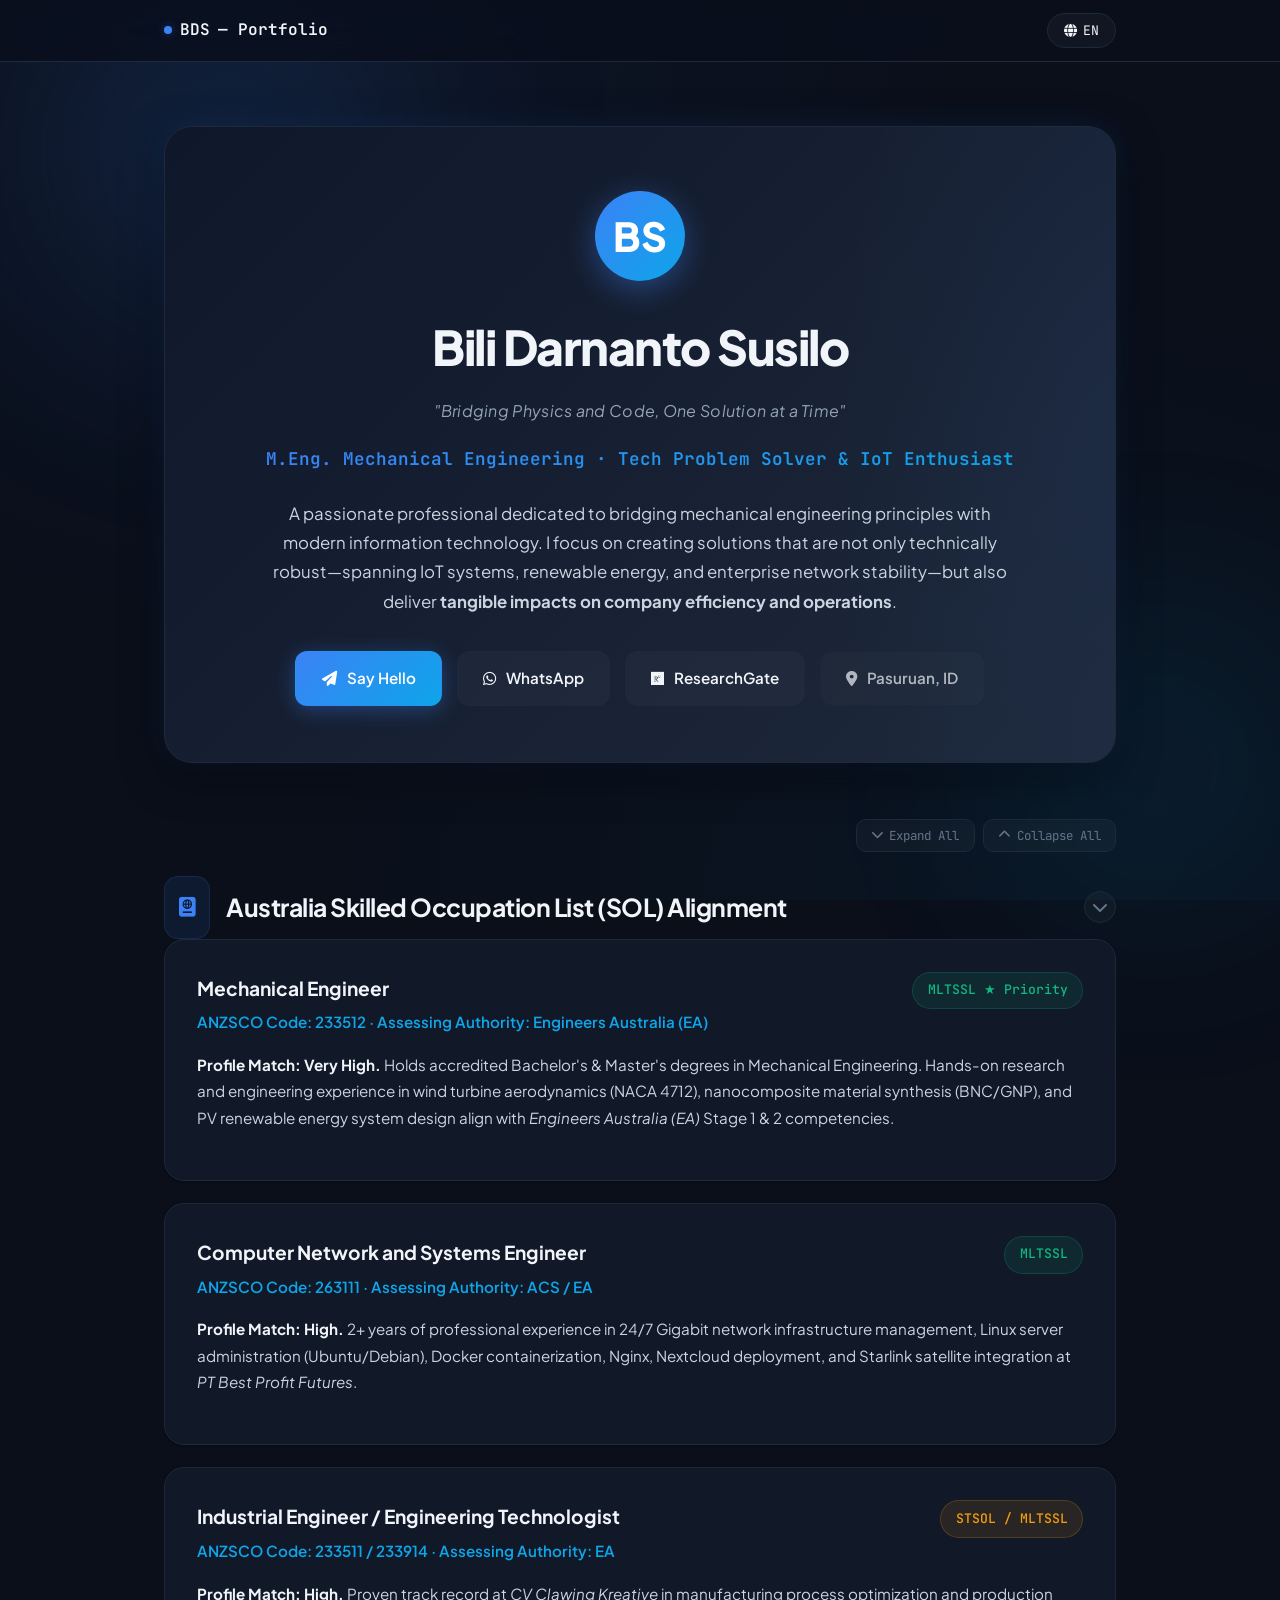
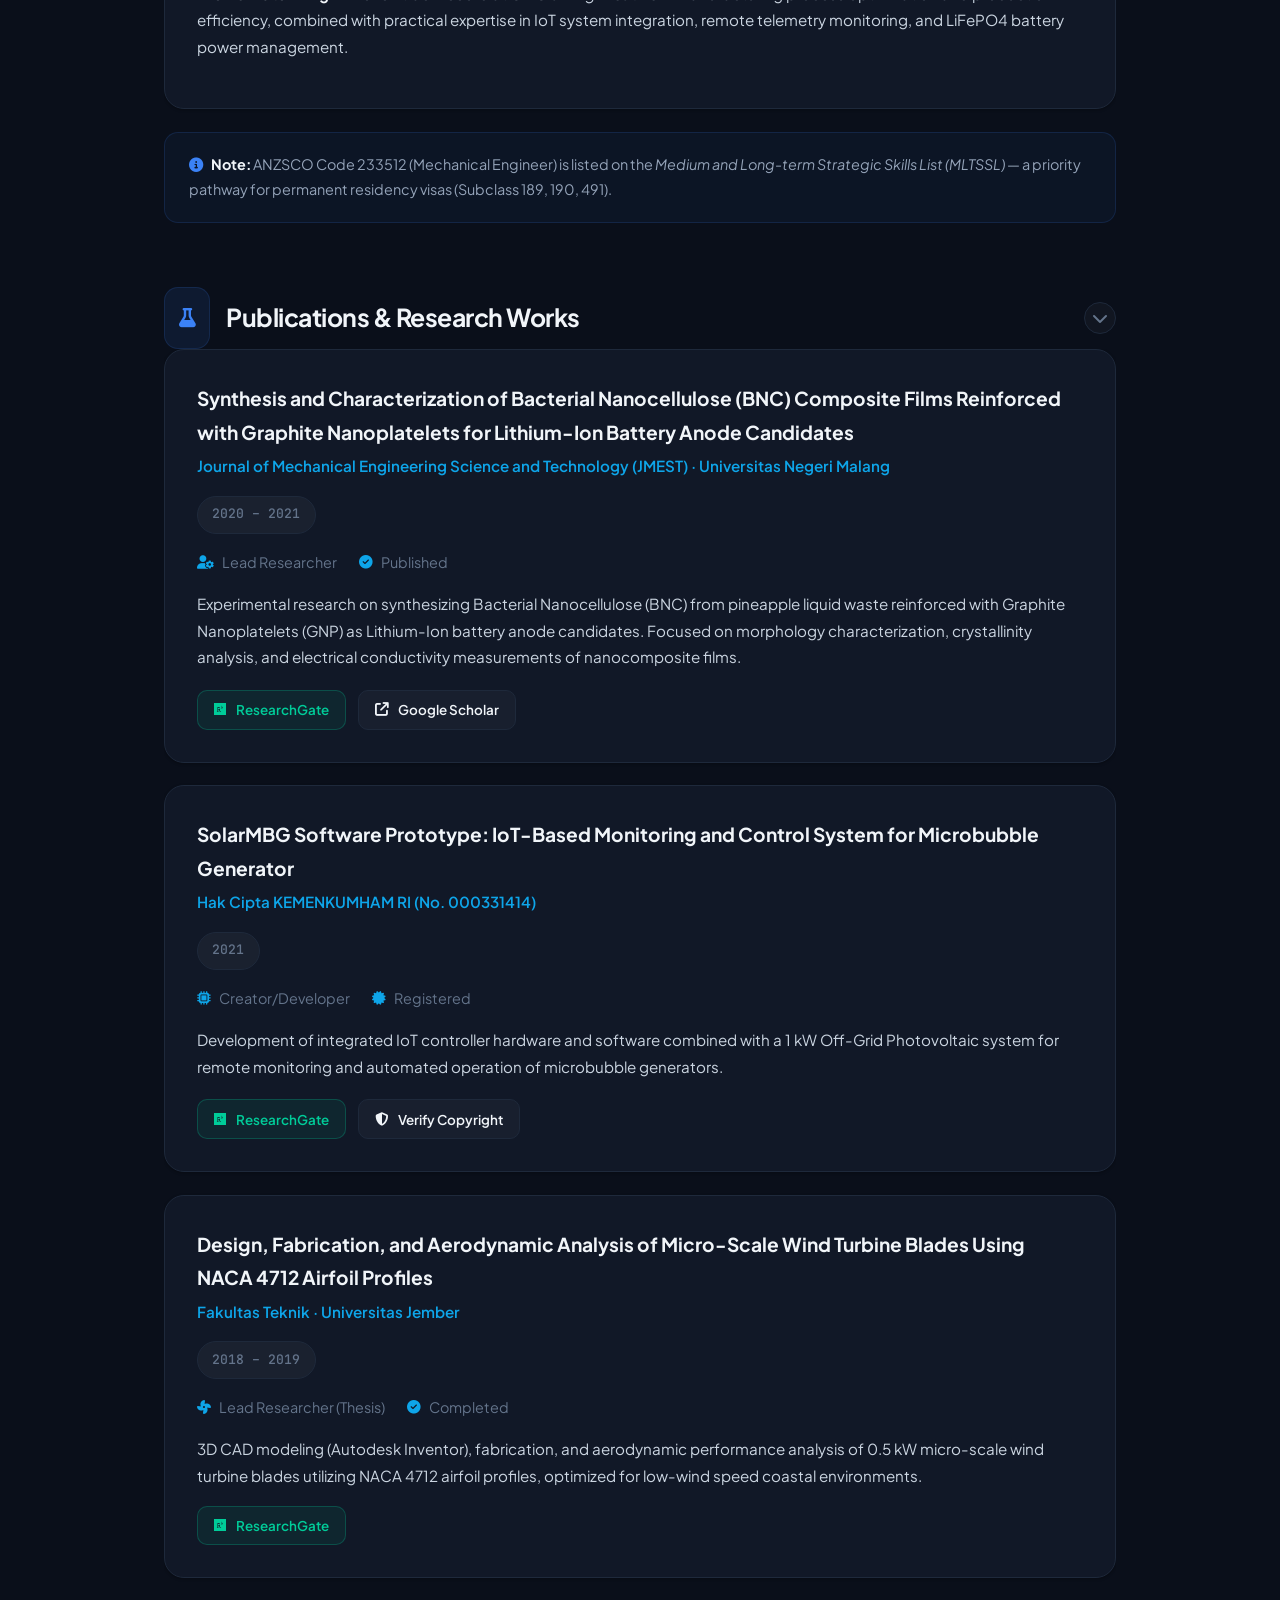
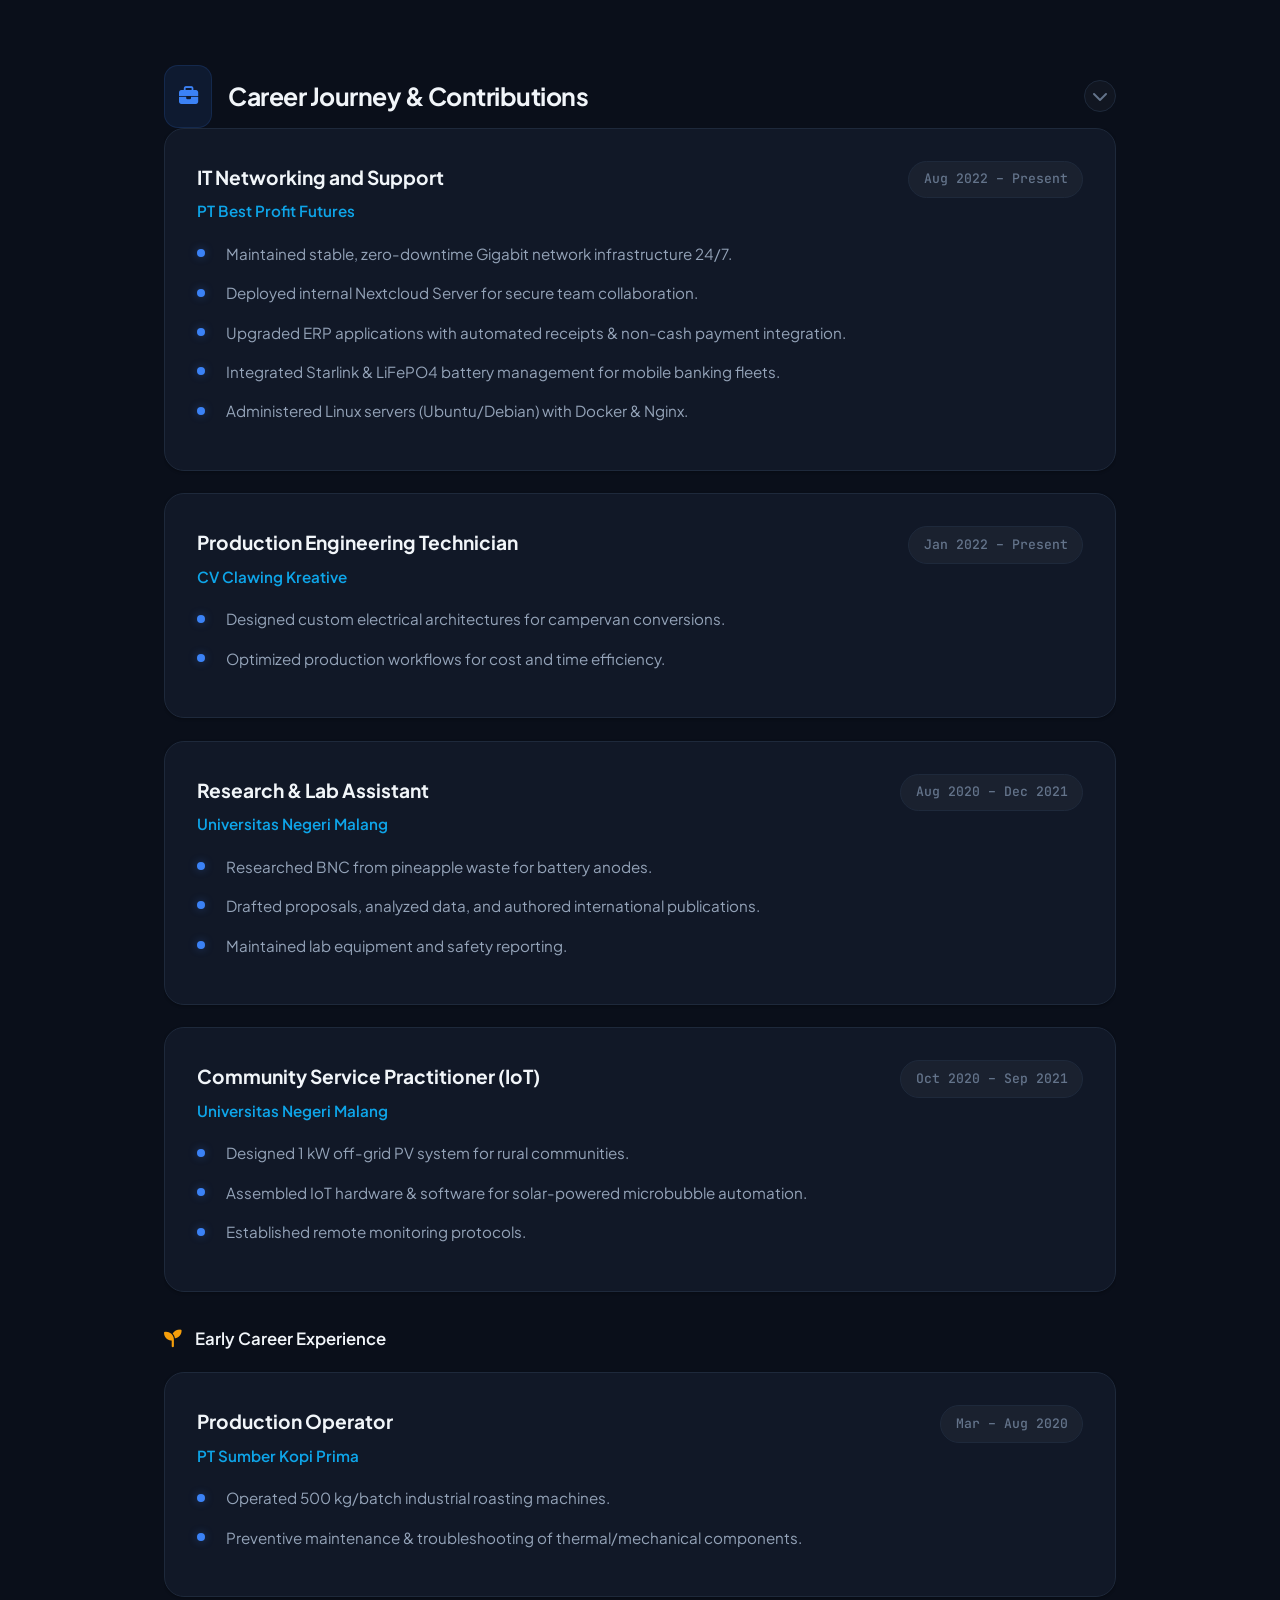
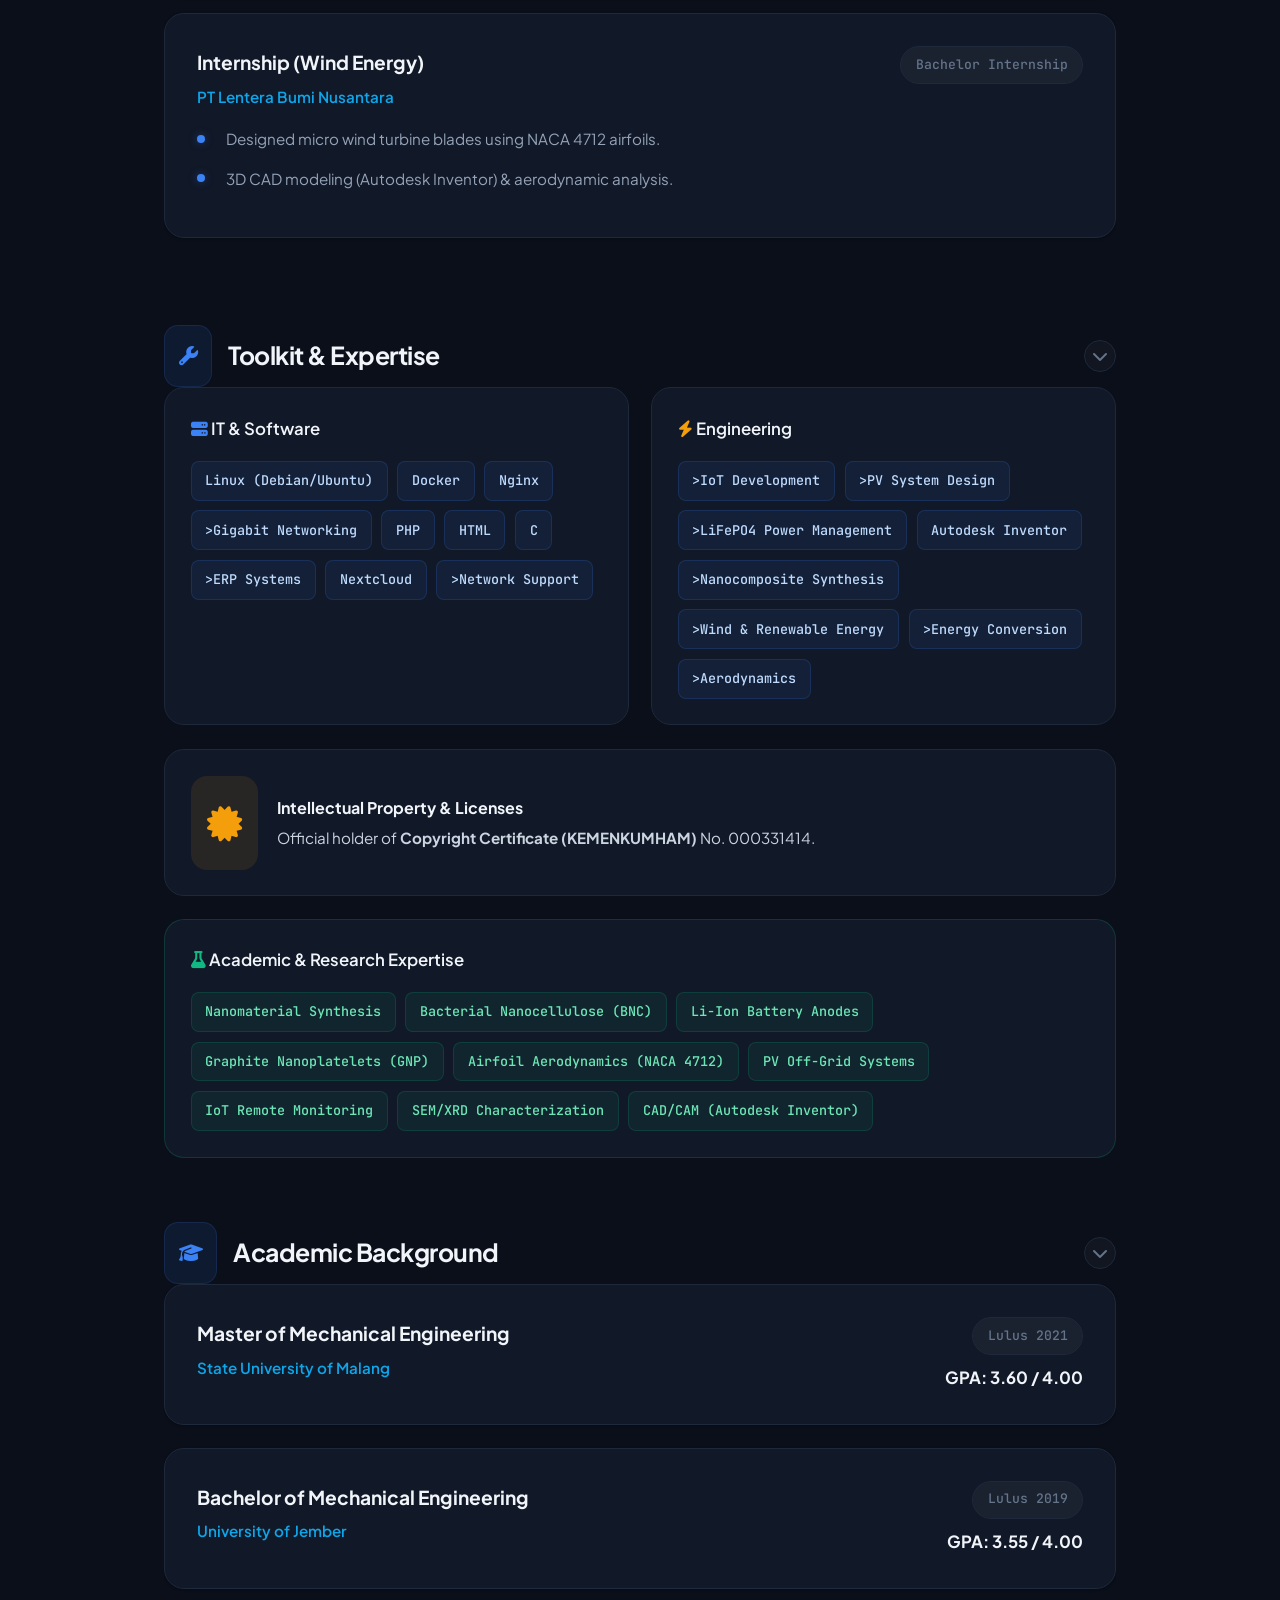
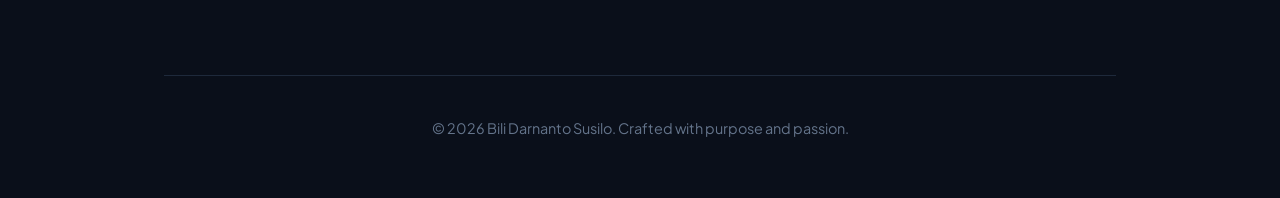
==== index.html @ 99f3aa4b "Fix: Correct HTML structure for bilingual tags (missing > character)" ====
<!DOCTYPE html>
<html lang="id">
<head>
    <meta charset="UTF-8">
    <meta name="viewport" content="width=device-width, initial-scale=1.0">
    <meta name="description" content="Portfolio Bili Darnanto Susilo - Menggabungkan rekayasa teknik mesin dengan solusi IT dan IoT modern.">
    <title>Bili Darnanto Susilo | Profile & Research</title>
    
    <!-- Favicon -->
    <link rel="icon" type="image/svg+xml" href="assets/img/favicon.svg">
    <link rel="apple-touch-icon" href="assets/img/favicon.svg">
    
    <!-- Open Graph / Social -->
    <meta property="og:title" content="Bili Darnanto Susilo | Portfolio & Research">
    <meta property="og:description" content="Magister Teknik Mesin • Problem Solver IT, IoT & Renewable Energy">
    <meta property="og:type" content="website">
    <meta property="og:url" content="https://bilidarnanto.github.io">
    
    <!-- Twitter Card -->
    <meta name="twitter:card" content="summary">
    <meta name="twitter:title" content="Bili Darnanto Susilo | Portfolio">
    <meta name="twitter:description" content="Magister Teknik Mesin • IT, IoT & Renewable Energy Problem Solver">
    
    <link rel="preconnect" href="https://fonts.googleapis.com">
    <link rel="preconnect" href="https://fonts.gstatic.com" crossorigin>
    <link href="https://fonts.googleapis.com/css2?family=JetBrains+Mono:wght@400;500;600&family=Plus+Jakarta+Sans:wght@300;400;500;600;700;800&display=swap" rel="stylesheet">
    <link rel="stylesheet" href="https://cdnjs.cloudflare.com/ajax/libs/font-awesome/6.4.0/css/all.min.css">
    <link rel="stylesheet" href="assets/css/style.css">
</head>
<body>

    <!-- Floating BG Glows -->
    <div class="bg-glow bg-glow-1"></div>
    <div class="bg-glow bg-glow-2"></div>

    <!-- TOP NAVIGATION -->
    <nav class="top-nav" id="topNav">
        <div class="nav-inner">
            <div class="nav-logo">
                <span class="dot"></span> BDS<span class="lang-id"> — Portfolio</span><span class="lang-en"> — Portfolio</span>
            </div>
            <div class="nav-actions">
                <button class="lang-btn" id="langToggle" title="Ganti Bahasa / Switch Language" aria-label="Toggle Language">
                    <i class="fa-solid fa-globe"></i> 
                    <span id="langLabel">ID</span>
                </button>
            </div>
        </div>
    </nav>

    <div class="app-container">

        <!-- HERO SECTION -->
        <header class="hero">
            <div class="hero-avatar">BS</div>
            <h1>Bili Darnanto Susilo</h1>
            <p class="motto" style="color: #94a3b8; font-style: italic; font-size: 1rem; margin-bottom: 1.2rem; letter-spacing: 0.3px; font-weight: 400; position: relative; z-index: 1;">"Bridging Physics and Code, One Solution at a Time"</p>
            <span class="title-badge lang-id">Magister Teknik Mesin (M.T.) · Problem Solver IT, IoT & Renewable Energy</span>
            <span class="title-badge lang-en">M.Eng. Mechanical Engineering · Tech Problem Solver & IoT Enthusiast</span>
            <p class="summary lang-id">
                Seorang profesional yang antusias memadukan inovasi teknik mesin dengan teknologi informasi modern. Saya berdedikasi untuk menciptakan solusi yang tidak hanya canggih secara teknis—seperti sistem IoT, energi terbarukan, dan stabilitas jaringan server—tetapi juga memberikan <strong>dampak nyata bagi kelancaran dan efisiensi operasional perusahaan</strong>.
            </p>
            <p class="summary lang-en">
                A passionate professional dedicated to bridging mechanical engineering principles with modern information technology. I focus on creating solutions that are not only technically robust—spanning IoT systems, renewable energy, and enterprise network stability—but also deliver <strong>tangible impacts on company efficiency and operations</strong>.
            </p>
            <div class="contact-actions">
                <a href="mailto:bilidarnanto@hotmail.com" class="btn btn-primary">
                    <i class="fa-solid fa-paper-plane"></i> 
                    <span class="lang-id">Sapa via Email</span><span class="lang-en">Say Hello</span>
                </a>
                <a href="https://wa.me/6285334398681" target="_blank" rel="noopener" class="btn btn-outline">
                    <i class="fa-brands fa-whatsapp"></i> WhatsApp
                </a>
                <a href="https://www.researchgate.net/profile/Bili-Susilo" target="_blank" rel="noopener" class="btn btn-outline">
                    <i class="fa-brands fa-researchgate"></i> ResearchGate
                </a>
                <a href="#" class="btn btn-outline" style="pointer-events: none; opacity: 0.7;">
                    <i class="fa-solid fa-location-dot"></i> Pasuruan, ID
                </a>
            </div>
        </header>

        <!-- SECTION 1: KUALIFIKASI SOL AUSTRALIA -->
        <div class="section-wrapper">
            <section>
                <div class="section-header">
                    <div class="icon-wrap"><i class="fa-solid fa-passport"></i></div>
                    <h2 class="lang-id">Kesesuaian Skilled Occupation List (SOL) Australia</h2>
                    <h2 class="lang-en">Australia Skilled Occupation List (SOL) Alignment</h2>
                </div>
                <div class="section-content">
                    <div class="card">
                        <div class="card-header">
                            <div>
                                <h3 class="role-title">Mechanical Engineer</h3>
                                <span class="company">ANZSCO Code: 233512 · Assessing Authority: Engineers Australia (EA)</span>
                            </div>
                            <span class="date-badge" style="background: rgba(16, 185, 129, 0.1); color: #10b981; border-color: rgba(16, 185, 129, 0.2);">MLTSSL ★ Priority</span>
                        </div>
                        <p style="font-size: 0.95rem; margin-bottom: 1rem; color: #cbd5e1;" class="lang-id">
                            <strong style="color: #f1f5f9;">Kesesuaian Profil: Sangat Tinggi.</strong> Memiliki gelar S1 & S2 Teknik Mesin. Pengalaman dalam analisis aerodinamika (turbin angin NACA 4712), sintesis material nanokomposit (BNC/GNP), serta perancangan sistem PLTS dan energi terbarukan memenuhi kriteria kompetensi <em>Engineers Australia (EA)</em>.
                        </p>
                        <p style="font-size: 0.95rem; margin-bottom: 1rem; color: #cbd5e1;" class="lang-en">
                            <strong style="color: #f1f5f9;">Profile Match: Very High.</strong> Holds accredited Bachelor's & Master's degrees in Mechanical Engineering. Hands-on research and engineering experience in wind turbine aerodynamics (NACA 4712), nanocomposite material synthesis (BNC/GNP), and PV renewable energy system design align with <em>Engineers Australia (EA)</em> Stage 1 & 2 competencies.
                        </p>
                    </div>
                    <div class="card">
                        <div class="card-header">
                            <div>
                                <h3 class="role-title">Computer Network and Systems Engineer</h3>
                                <span class="company">ANZSCO Code: 263111 · Assessing Authority: ACS / EA</span>
                            </div>
                            <span class="date-badge" style="background: rgba(16, 185, 129, 0.1); color: #10b981; border-color: rgba(16, 185, 129, 0.2);">MLTSSL</span>
                        </div>
                        <p style="font-size: 0.95rem; margin-bottom: 1rem; color: #cbd5e1;" class="lang-id">
                            <strong style="color: #f1f5f9;">Kesesuaian Profil: Tinggi.</strong> Pengalaman profesional 2+ tahun mengelola infrastruktur jaringan Gigabit 24/7, administrasi server Linux (Ubuntu/Debian), containerization dengan Docker, web server Nginx, Nextcloud, serta integrasi komunikasi satelit Starlink di <em>PT Best Profit Futures</em>.
                        </p>
                        <p style="font-size: 0.95rem; margin-bottom: 1rem; color: #cbd5e1;" class="lang-en">
                            <strong style="color: #f1f5f9;">Profile Match: High.</strong> 2+ years of professional experience in 24/7 Gigabit network infrastructure management, Linux server administration (Ubuntu/Debian), Docker containerization, Nginx, Nextcloud deployment, and Starlink satellite integration at <em>PT Best Profit Futures</em>.
                        </p>
                    </div>
                    <div class="card">
                        <div class="card-header">
                            <div>
                                <h3 class="role-title lang-id">Insinyur Industri / Teknolog Rekayasa</h3>
                                <h3 class="role-title lang-en">Industrial Engineer / Engineering Technologist</h3>
                                <span class="company">ANZSCO Code: 233511 / 233914 · Assessing Authority: EA</span>
                            </div>
                            <span class="date-badge" style="background: rgba(245, 158, 11, 0.1); color: #f59e0b; border-color: rgba(245, 158, 11, 0.2);">STSOL / MLTSSL</span>
                        </div>
                        <p style="font-size: 0.95rem; margin-bottom: 1rem; color: #cbd5e1;" class="lang-id">
                            <strong style="color: #f1f5f9;">Kesesuaian Profil: Tinggi.</strong> Rekam jejak di <em>CV Clawing Kreative</em> dalam optimasi proses manufaktur dan efisiensi rantai produksi, dipadukan dengan keahlian integrasi sistem IoT, telemetri <em>remote monitoring</em>, dan manajemen daya baterai LiFePO4.
                        </p>
                        <p style="font-size: 0.95rem; margin-bottom: 1rem; color: #cbd5e1;" class="lang-en">
                            <strong style="color: #f1f5f9;">Profile Match: High.</strong> Proven track record at <em>CV Clawing Kreative</em> in manufacturing process optimization and production efficiency, combined with practical expertise in IoT system integration, remote telemetry monitoring, and LiFePO4 battery power management.
                        </p>
                    </div>
                    <div style="background: rgba(59, 130, 246, 0.05); border: 1px solid rgba(59, 130, 246, 0.15); border-radius: 14px; padding: 1.2rem 1.5rem; margin-top: 0.5rem;">
                        <p style="font-size: 0.9rem; color: #94a3b8; margin: 0;" class="lang-id">
                            <i class="fa-solid fa-circle-info" style="color: var(--accent-primary); margin-right: 0.4rem;"></i>
                            <strong style="color: #f1f5f9;">Catatan:</strong> Kode ANZSCO 233512 (Mechanical Engineer) masuk dalam daftar <em>Medium and Long-term Strategic Skills List (MLTSSL)</em> — jalur prioritas untuk visa permanen (Subclass 189, 190, 491).
                        </p>
                        <p style="font-size: 0.9rem; color: #94a3b8; margin: 0;" class="lang-en">
                            <i class="fa-solid fa-circle-info" style="color: var(--accent-primary); margin-right: 0.4rem;"></i>
                            <strong style="color: #f1f5f9;">Note:</strong> ANZSCO Code 233512 (Mechanical Engineer) is listed on the <em>Medium and Long-term Strategic Skills List (MLTSSL)</em> — a priority pathway for permanent residency visas (Subclass 189, 190, 491).
                        </p>
                    </div>
                </div>
            </section>
        </div>

        <!-- SECTION 2: PUBLIKASI & RISET -->
        <div class="section-wrapper">
            <section>
                <div class="section-header">
                    <div class="icon-wrap"><i class="fa-solid fa-flask"></i></div>
                    <h2 class="lang-id">Publikasi & Riset Ilmiah</h2>
                    <h2 class="lang-en">Publications & Research Works</h2>
                </div>
                <div class="section-content">
                    <div class="card">
                        <div class="card-header">
                            <div>
                                <h3 class="role-title lang-id">Synthesis and Characterization of Bacterial Nanocellulose (BNC) Composite Films Reinforced with Graphite Nanoplatelets for Lithium-Ion Battery Anode Candidates</h3>
                                <h3 class="role-title lang-en">Synthesis and Characterization of Bacterial Nanocellulose (BNC) Composite Films Reinforced with Graphite Nanoplatelets for Lithium-Ion Battery Anode Candidates</h3>
                                <span class="company">Journal of Mechanical Engineering Science and Technology (JMEST) · Universitas Negeri Malang</span>
                            </div>
                            <span class="date-badge">2020 – 2021</span>
                        </div>
                        <div class="research-meta">
                            <span><i class="fa-solid fa-user-gear"></i> <span class="lang-id">Peneliti Utama</span><span class="lang-en">Lead Researcher</span></span>
                            <span style="color: #10b981;"><i class="fa-solid fa-circle-check"></i> <span class="lang-id">Terbit</span><span class="lang-en">Published</span></span>
                        </div>
                        <p style="font-size: 0.95rem; margin-bottom: 1.2rem; color: #cbd5e1;" class="lang-id">
                            Penelitian eksperimental sintesis <em>Bacterial Nanocellulose</em> (BNC) dari limbah cair nanas yang diperkuat dengan <em>Graphite Nanoplatelets</em> (GNP) sebagai kandidat anoda baterai Lithium-Ion. Fokus pada karakterisasi morfologi, kristalinitas, dan konduktivitas listrik material nanokomposit.
                        </p>
                        <p style="font-size: 0.95rem; margin-bottom: 1.2rem; color: #cbd5e1;" class="lang-en">
                            Experimental research on synthesizing Bacterial Nanocellulose (BNC) from pineapple liquid waste reinforced with Graphite Nanoplatelets (GNP) as Lithium-Ion battery anode candidates. Focused on morphology characterization, crystallinity analysis, and electrical conductivity measurements of nanocomposite films.
                        </p>
                        <div class="research-actions">
                            <a href="https://www.researchgate.net/profile/Bili-Susilo/research" target="_blank" rel="noopener" class="btn btn-outline btn-sm btn-rg">
                                <i class="fa-brands fa-researchgate"></i>
                                <span class="lang-id">ResearchGate</span><span class="lang-en">ResearchGate</span>
                            </a>
                            <a href="https://scholar.google.com" target="_blank" rel="noopener" class="btn btn-outline btn-sm">
                                <i class="fa-solid fa-arrow-up-right-from-square"></i>
                                <span class="lang-id">Google Scholar</span><span class="lang-en">Google Scholar</span>
                            </a>
                        </div>
                    </div>
                    <div class="card">
                        <div class="card-header">
                            <div>
                                <h3 class="role-title lang-id">Prototype Perangkat Lunak SolarMBG Sebagai Pemantau dan Pengendali Mesin Microbubble Generator Berbasis IoT</h3>
                                <h3 class="role-title lang-en">SolarMBG Software Prototype: IoT-Based Monitoring and Control System for Microbubble Generator</h3>
                                <span class="company">Hak Cipta KEMENKUMHAM RI (No. 000331414)</span>
                            </div>
                            <span class="date-badge">2021</span>
                        </div>
                        <div class="research-meta">
                            <span><i class="fa-solid fa-microchip"></i> <span class="lang-id">Pengembang/Pencipta</span><span class="lang-en">Creator/Developer</span></span>
                            <span style="color: #f59e0b;"><i class="fa-solid fa-certificate"></i> <span class="lang-id">Tercatat</span><span class="lang-en">Registered</span></span>
                        </div>
                        <p style="font-size: 0.95rem; margin-bottom: 1.2rem; color: #cbd5e1;" class="lang-id">
                            Pengembangan perangkat keras dan lunak kontroler IoT terintegrasi dengan PLTS Off-Grid 1 kW untuk pengoperasian dan pemantauan jarak jauh mesin <em>microbubble generator</em> secara otomatis.
                        </p>
                        <p style="font-size: 0.95rem; margin-bottom: 1.2rem; color: #cbd5e1;" class="lang-en">
                            Development of integrated IoT controller hardware and software combined with a 1 kW Off-Grid Photovoltaic system for remote monitoring and automated operation of microbubble generators.
                        </p>
                        <div class="research-actions">
                            <a href="https://www.researchgate.net/profile/Bili-Susilo/research" target="_blank" rel="noopener" class="btn btn-outline btn-sm btn-rg">
                                <i class="fa-brands fa-researchgate"></i>
                                <span class="lang-id">ResearchGate</span><span class="lang-en">ResearchGate</span>
                            </a>
                            <a href="https://e-hakcipta.dgip.go.id/index.php?c=code" target="_blank" rel="noopener" class="btn btn-outline btn-sm">
                                <i class="fa-solid fa-shield-halved"></i>
                                <span class="lang-id">Verifikasi Hak Cipta</span><span class="lang-en">Verify Copyright</span>
                            </a>
                        </div>
                    </div>
                    <div class="card">
                        <div class="card-header">
                            <div>
                                <h3 class="role-title lang-id">Design, Fabrication, and Aerodynamic Analysis of Micro-Scale Wind Turbine Blades Using NACA 4712 Airfoil Profiles</h3>
                                <h3 class="role-title lang-en">Design, Fabrication, and Aerodynamic Analysis of Micro-Scale Wind Turbine Blades Using NACA 4712 Airfoil Profiles</h3>
                                <span class="company">Fakultas Teknik · Universitas Jember</span>
                            </div>
                            <span class="date-badge">2018 – 2019</span>
                        </div>
                        <div class="research-meta">
                            <span><i class="fa-solid fa-fan"></i> <span class="lang-id">Peneliti Utama (Skripsi)</span><span class="lang-en">Lead Researcher (Thesis)</span></span>
                            <span style="color: #10b981;"><i class="fa-solid fa-circle-check"></i> <span class="lang-id">Selesai</span><span class="lang-en">Completed</span></span>
                        </div>
                        <p style="font-size: 0.95rem; margin-bottom: 1rem; color: #cbd5e1;" class="lang-id">
                            Perancangan 3D CAD (Autodesk Inventor), fabrikasi, dan analisis performa aerodinamika bilah turbin angin skala mikro (0.5 kW) menggunakan profil airfoil NACA 4712 yang dioptimalkan untuk kondisi kecepatan angin rendah di daerah pesisir.
                        </p>
                        <p style="font-size: 0.95rem; margin-bottom: 1rem; color: #cbd5e1;" class="lang-en">
                            3D CAD modeling (Autodesk Inventor), fabrication, and aerodynamic performance analysis of 0.5 kW micro-scale wind turbine blades utilizing NACA 4712 airfoil profiles, optimized for low-wind speed coastal environments.</p>
                        <div class="research-actions">
                            <a href="https://www.researchgate.net/profile/Bili-Susilo/research" target="_blank" rel="noopener" class="btn btn-outline btn-sm btn-rg">
                                <i class="fa-brands fa-researchgate"></i>
                                <span class="lang-id">ResearchGate</span><span class="lang-en">ResearchGate</span>
                            </a>
                        </div>
                        </p>
                    </div>
                </div>
            </section>
        </div>

        <!-- SECTION 3: PENGALAMAN PROFESIONAL -->
        <div class="section-wrapper">
            <section>
                <div class="section-header">
                    <div class="icon-wrap"><i class="fa-solid fa-briefcase"></i></div>
                    <h2 class="lang-id">Perjalanan Karier & Kontribusi</h2>
                    <h2 class="lang-en">Career Journey & Contributions</h2>
                </div>
                <div class="section-content">
                    <div class="card">
                        <div class="card-header">
                            <div>
                                <h3 class="role-title">IT Networking and Support</h3>
                                <span class="company">PT Best Profit Futures</span>
                            </div>
                            <span class="date-badge"><span class="lang-id">Ags 2022 – Saat Ini</span><span class="lang-en">Aug 2022 – Present</span></span>
                        </div>
                        <ul class="task-list lang-id">
                            <li>Menjaga infrastruktur jaringan Gigabit 24/7 tanpa <em>downtime</em>.</li>
                            <li>Membangun dan mengelola Server Nextcloud internal untuk kolaborasi tim yang aman.</li>
                            <li>Mengembangkan dan meng-<em>upgrade</em> aplikasi ERP (cetak struk otomatis, integrasi pembayaran non-tunai).</li>
                            <li>Mengintegrasikan Starlink & manajemen baterai LiFePO4 untuk armada bank keliling.</li>
                            <li>Mengelola server Linux (Ubuntu/Debian) dengan Docker & Nginx.</li>
                        </ul>
                        <ul class="task-list lang-en">
                            <li>Maintained stable, zero-downtime Gigabit network infrastructure 24/7.</li>
                            <li>Deployed internal Nextcloud Server for secure team collaboration.</li>
                            <li>Upgraded ERP applications with automated receipts & non-cash payment integration.</li>
                            <li>Integrated Starlink & LiFePO4 battery management for mobile banking fleets.</li>
                            <li>Administered Linux servers (Ubuntu/Debian) with Docker & Nginx.</li>
                        </ul>
                    </div>
                    <div class="card">
                        <div class="card-header">
                            <div>
                                <h3 class="role-title">Production Engineering Technician</h3>
                                <span class="company">CV Clawing Kreative</span>
                            </div>
                            <span class="date-badge"><span class="lang-id">Jan 2022 – Saat Ini</span><span class="lang-en">Jan 2022 – Present</span></span>
                        </div>
                        <ul class="task-list lang-id">
                            <li>Merancang arsitektur kelistrikan khusus untuk konversi kendaraan <em>campervan</em>.</li>
                            <li>Mengoptimalkan alur produksi untuk efisiensi biaya dan waktu.</li>
                        </ul>
                        <ul class="task-list lang-en">
                            <li>Designed custom electrical architectures for campervan conversions.</li>
                            <li>Optimized production workflows for cost and time efficiency.</li>
                        </ul>
                    </div>
                    <div class="card">
                        <div class="card-header">
                            <div>
                                <h3 class="role-title lang-id">Asisten Peneliti & Laboratorium</h3>
                                <h3 class="role-title lang-en">Research & Lab Assistant</h3>
                                <span class="company">Universitas Negeri Malang</span>
                            </div>
                            <span class="date-badge"><span class="lang-id">Ags 2020 – Des 2021</span><span class="lang-en">Aug 2020 – Dec 2021</span></span>
                        </div>
                        <ul class="task-list lang-id">
                            <li>Riset Nanoselulosa Bakteri (BNC) dari limbah nanas untuk anoda baterai.</li>
                            <li>Menyusun proposal riset, analisis data, dan artikel publikasi internasional.</li>
                            <li>Perawatan peralatan dan pelaporan K3 Lab Material Lanjut.</li>
                        </ul>
                        <ul class="task-list lang-en">
                            <li>Researched BNC from pineapple waste for battery anodes.</li>
                            <li>Drafted proposals, analyzed data, and authored international publications.</li>
                            <li>Maintained lab equipment and safety reporting.</li>
                        </ul>
                    </div>
                    <div class="card">
                        <div class="card-header">
                            <div>
                                <h3 class="role-title lang-id">Praktisi Pengabdian Masyarakat (IoT)</h3>
                                <h3 class="role-title lang-en">Community Service Practitioner (IoT)</h3>
                                <span class="company">Universitas Negeri Malang</span>
                            </div>
                            <span class="date-badge"><span class="lang-id">Okt 2020 – Sep 2021</span><span class="lang-en">Oct 2020 – Sep 2021</span></span>
                        </div>
                        <ul class="task-list lang-id">
                            <li>Merancang sistem PLTS <em>off-grid</em> 1 kW untuk masyarakat rural.</li>
                            <li>Merakit hardware & software IoT untuk automasi <em>microbubble generator</em> bertenaga surya.</li>
                            <li>Menyusun protokol pemantauan jarak jauh.</li>
                        </ul>
                        <ul class="task-list lang-en">
                            <li>Designed 1 kW off-grid PV system for rural communities.</li>
                            <li>Assembled IoT hardware & software for solar-powered microbubble automation.</li>
                            <li>Established remote monitoring protocols.</li>
                        </ul>
                    </div>
                    <div class="subsection-header">
                        <i class="fa-solid fa-seedling"></i>
                        <h3 class="lang-id">Pengalaman Awal Karier</h3>
                        <h3 class="lang-en">Early Career Experience</h3>
                    </div>
                    <div class="card" style="margin-bottom: 1rem;">
                        <div class="card-header">
                            <div>
                                <h3 class="role-title">Production Operator</h3>
                                <span class="company">PT Sumber Kopi Prima</span>
                            </div>
                            <span class="date-badge"><span class="lang-id">Mar – Ags 2020</span><span class="lang-en">Mar – Aug 2020</span></span>
                        </div>
                        <ul class="task-list lang-id">
                            <li>Mengoperasikan mesin roasting 500 kg/batch dengan standar kualitas ketat.</li>
                            <li>Perawatan preventif & <em>troubleshooting</em> komponen termal/mekanik.</li>
                        </ul>
                        <ul class="task-list lang-en">
                            <li>Operated 500 kg/batch industrial roasting machines.</li>
                            <li>Preventive maintenance & troubleshooting of thermal/mechanical components.</li>
                        </ul>
                    </div>
                    <div class="card">
                        <div class="card-header">
                            <div>
                                <h3 class="role-title">Internship (Wind Energy)</h3>
                                <span class="company">PT Lentera Bumi Nusantara</span>
                            </div>
                            <span class="date-badge"><span class="lang-id">Magang S1</span><span class="lang-en">Bachelor Internship</span></span>
                        </div>
                        <ul class="task-list lang-id">
                            <li>Mendesain bilah turbin angin mikro dengan airfoil NACA 4712.</li>
                            <li>Pemodelan CAD 3D (Autodesk Inventor) & analisis aerodinamika.</li>
                        </ul>
                        <ul class="task-list lang-en">
                            <li>Designed micro wind turbine blades using NACA 4712 airfoils.</li>
                            <li>3D CAD modeling (Autodesk Inventor) & aerodynamic analysis.</li>
                        </ul>
                    </div>
                </div>
            </section>
        </div>

        <!-- SECTION 4: KEAHLIAN TEKNIS -->
        <div class="section-wrapper">
            <section>
                <div class="section-header">
                    <div class="icon-wrap"><i class="fa-solid fa-wrench"></i></div>
                    <h2 class="lang-id">Alat Kerja & Keahlian</h2>
                    <h2 class="lang-en">Toolkit & Expertise</h2>
                </div>
                <div class="section-content">
                    <div class="skills-grid">
                        <div class="skill-group">
                            <h3><i class="fa-solid fa-server" style="color: var(--accent-primary);"></i> IT & Software</h3>
                            <div class="skill-tags">
                                <span class="tag">Linux (Debian/Ubuntu)</span><span class="tag">Docker</span><span class="tag">Nginx</span>
                                <span class="lang-id tag">>Jaringan Gigabit</span><span class="lang-en tag">>Gigabit Networking</span><span class="tag">PHP</span><span class="tag">HTML</span>
                                <span class="tag">C</span><span class="lang-id tag">>Sistem ERP</span><span class="lang-en tag">>ERP Systems</span><span class="tag">Nextcloud</span>
                                <span class="lang-id tag">>Dukungan Jaringan</span><span class="lang-en tag">>Network Support</span>
                            </div>
                        </div>
                        <div class="skill-group">
                            <h3><i class="fa-solid fa-bolt" style="color: var(--accent-amber);"></i> Engineering</h3>
                            <div class="skill-tags">
                                <span class="lang-id tag">>Pengembangan IoT</span><span class="lang-en tag">>IoT Development</span><span class="lang-id tag">>Desain Sistem PLTS</span><span class="lang-en tag">>PV System Design</span>
                                <span class="lang-id tag">>Manajemen Daya LiFePO4</span><span class="lang-en tag">>LiFePO4 Power Management</span><span class="tag">Autodesk Inventor</span>
                                <span class="lang-id tag">>Sintesis Nanokomposit</span><span class="lang-en tag">>Nanocomposite Synthesis</span><span class="lang-id tag">>Energi Angin & Terbarukan</span><span class="lang-en tag">>Wind & Renewable Energy</span>
                                <span class="lang-id tag">>Konversi Energi</span><span class="lang-en tag">>Energy Conversion</span><span class="lang-id tag">>Aerodinamika</span><span class="lang-en tag">>Aerodynamics</span>
                            </div>
                        </div>
                    </div>
                    <div class="license-card">
                        <div class="license-icon"><i class="fa-solid fa-certificate"></i></div>
                        <div>
                            <h4 style="color: var(--text-heading); margin-bottom: 0.2rem; font-weight: 700;" class="lang-id">Lisensi & Hak Kekayaan Intelektual</h4>
                            <h4 style="color: var(--text-heading); margin-bottom: 0.2rem; font-weight: 700;" class="lang-en">Intellectual Property & Licenses</h4>
                            <p style="font-size: 0.95rem; color: #cbd5e1;" class="lang-id">Pemegang resmi <strong>Surat Pencatatan Ciptaan (KEMENKUMHAM)</strong> No. 000331414.</p>
                            <p style="font-size: 0.95rem; color: #cbd5e1;" class="lang-en">Official holder of <strong>Copyright Certificate (KEMENKUMHAM)</strong> No. 000331414.</p>
                        </div>
                    </div>
                    
                    <!-- Academic & Research Expertise -->
                    <div class="skill-group research-expertise">
                        <h3><i class="fa-solid fa-flask"></i> <span class="lang-id">Academic & Research Expertise</span><span class="lang-en">Academic & Research Expertise</span></h3>
                        <div class="skill-tags">
                            <span class="lang-id tag tag-research">Sintesis Nanomaterial</span><span class="lang-en tag tag-research">Nanomaterial Synthesis</span>
                            <span class="lang-id tag tag-research">Nanoselulosa Bakteri (BNC)</span><span class="lang-en tag tag-research">Bacterial Nanocellulose (BNC)</span>
                            <span class="lang-id tag tag-research">Anoda Baterai Li-Ion</span><span class="lang-en tag tag-research">Li-Ion Battery Anodes</span>
                            <span class="lang-id tag tag-research">Graphite Nanoplatelets (GNP)</span><span class="lang-en tag tag-research">Graphite Nanoplatelets (GNP)</span>
                            <span class="lang-id tag tag-research">Aerodinamika Airfoil (NACA 4712)</span><span class="lang-en tag tag-research">Airfoil Aerodynamics (NACA 4712)</span>
                            <span class="lang-id tag tag-research">Sistem PLTS Off-Grid</span><span class="lang-en tag tag-research">PV Off-Grid Systems</span>
                            <span class="lang-id tag tag-research">Pemantauan Jarak Jauh IoT</span><span class="lang-en tag tag-research">IoT Remote Monitoring</span>
                            <span class="lang-id tag tag-research">Karakterisasi SEM/XRD</span><span class="lang-en tag tag-research">SEM/XRD Characterization</span>
                            <span class="lang-id tag tag-research">CAD/CAM (Autodesk Inventor)</span><span class="lang-en tag tag-research">CAD/CAM (Autodesk Inventor)</span>
                        </div>
                    </div>
                </div>
            </section>
        </div>

        <!-- SECTION 5: PENDIDIKAN -->
        <div class="section-wrapper">
            <section>
                <div class="section-header">
                    <div class="icon-wrap"><i class="fa-solid fa-graduation-cap"></i></div>
                    <h2 class="lang-id">Latar Belakang Akademis</h2>
                    <h2 class="lang-en">Academic Background</h2>
                </div>
                <div class="section-content">
                    <div class="card">
                        <div class="card-header" style="margin-bottom: 0;">
                            <div>
                                <h3 class="role-title lang-id">Magister Teknik Mesin</h3>
                                <h3 class="role-title lang-en">Master of Mechanical Engineering</h3>
                                <span class="company lang-id">Universitas Negeri Malang</span>
                                <span class="company lang-en">State University of Malang</span>
                            </div>
                            <div style="text-align: right;">
                                <span class="date-badge" style="display: inline-block; margin-bottom: 0.5rem;">Lulus 2021</span>
                                <div style="color: var(--text-heading); font-weight: 700; font-size: 1.05rem;">
                                    <span class="lang-id">IPK: 3.60 / 4.00</span>
                                    <span class="lang-en">GPA: 3.60 / 4.00</span>
                                </div>
                            </div>
                        </div>
                    </div>
                    <div class="card">
                        <div class="card-header" style="margin-bottom: 0;">
                            <div>
                                <h3 class="role-title lang-id">Sarjana Teknik Mesin</h3>
                                <h3 class="role-title lang-en">Bachelor of Mechanical Engineering</h3>
                                <span class="company lang-id">Universitas Jember</span>
                                <span class="company lang-en">University of Jember</span>
                            </div>
                            <div style="text-align: right;">
                                <span class="date-badge" style="display: inline-block; margin-bottom: 0.5rem;">Lulus 2019</span>
                                <div style="color: var(--text-heading); font-weight: 700; font-size: 1.05rem;">
                                    <span class="lang-id">IPK: 3.55 / 4.00</span>
                                    <span class="lang-en">GPA: 3.55 / 4.00</span>
                                </div>
                            </div>
                        </div>
                    </div>
                </div>
            </section>
        </div>

        <footer>
            <p>&copy; 2026 Bili Darnanto Susilo. Crafted with purpose and passion.</p>
        </footer>

    </div>

    <script src="assets/js/main.js"></script>
</body>
</html>
---- assets/css/style.css ----
/* ============================================================
   Bili Darnanto Susilo - Portfolio Styles
   Version: 2.0 | Modular & Maintainable
   ============================================================ */

:root {
    --bg-body: #0a0f1a;
    --bg-card: #111827;
    --bg-card-hover: #151e2f;
    --border-subtle: #1e293b;
    --border-hover: #334155;
    --text-main: #94a3b8;
    --text-muted: #64748b;
    --text-heading: #f1f5f9;
    --accent-primary: #3b82f6;
    --accent-glow: rgba(59, 130, 246, 0.35);
    --accent-secondary: #0ea5e9;
    --accent-green: #10b981;
    --accent-amber: #f59e0b;
    --gradient-hero: linear-gradient(135deg, #0f172a 0%, #1e293b 100%);
    --gradient-accent: linear-gradient(135deg, #3b82f6 0%, #0ea5e9 100%);
    --shadow-sm: 0 1px 3px rgba(0,0,0,0.3);
    --shadow-md: 0 4px 20px rgba(0,0,0,0.4);
    --shadow-lg: 0 12px 40px rgba(0,0,0,0.5);
    --shadow-glow: 0 0 30px rgba(59, 130, 246, 0.15);
    --transition-fast: all 0.2s cubic-bezier(0.4, 0, 0.2, 1);
    --transition-smooth: all 0.35s cubic-bezier(0.4, 0, 0.2, 1);
    --radius-sm: 8px;
    --radius-md: 14px;
    --radius-lg: 20px;
    --radius-xl: 28px;
}

*, *::before, *::after { box-sizing: border-box; margin: 0; padding: 0; }

html {
    scroll-behavior: smooth;
    scroll-padding-top: 2rem;
}

body {
    font-family: 'Plus Jakarta Sans', sans-serif;
    background-color: var(--bg-body);
    color: var(--text-main);
    line-height: 1.75;
    -webkit-font-smoothing: antialiased;
    overflow-x: hidden;
    background-image: 
        radial-gradient(ellipse at 20% 0%, rgba(59, 130, 246, 0.06) 0%, transparent 50%),
        radial-gradient(ellipse at 80% 100%, rgba(14, 165, 233, 0.04) 0%, transparent 50%);
    background-attachment: fixed;
}

/* Multi-language System */
html[lang="id"] .lang-en { display: none !important; }
html[lang="en"] .lang-id { display: none !important; }

/* Scrollbar */
::-webkit-scrollbar { width: 6px; }
::-webkit-scrollbar-track { background: transparent; }
::-webkit-scrollbar-thumb { background: var(--border-hover); border-radius: 10px; }
::-webkit-scrollbar-thumb:hover { background: var(--accent-primary); }

/* Navigation */
.top-nav {
    position: sticky; top: 0; z-index: 1000;
    background: rgba(10, 15, 26, 0.85);
    backdrop-filter: blur(20px) saturate(180%);
    border-bottom: 1px solid var(--border-subtle);
    padding: 0.8rem 0;
    transition: var(--transition-smooth);
}
.top-nav.scrolled { box-shadow: 0 4px 30px rgba(0,0,0,0.5); padding: 0.6rem 0; }
.nav-inner {
    max-width: 1000px; margin: 0 auto; padding: 0 1.5rem;
    display: flex; justify-content: space-between; align-items: center;
}
.nav-logo {
    font-family: 'JetBrains Mono', monospace; font-weight: 600;
    font-size: 1rem; color: var(--text-heading);
    display: flex; align-items: center; gap: 0.5rem;
}
.nav-logo .dot {
    width: 8px; height: 8px; background: var(--accent-primary);
    border-radius: 50%; box-shadow: 0 0 10px var(--accent-glow);
    animation: pulse-dot 2s infinite;
}
.nav-actions { display: flex; align-items: center; gap: 1rem; }

@keyframes pulse-dot {
    0%, 100% { opacity: 1; transform: scale(1); }
    50% { opacity: 0.5; transform: scale(1.8); }
}

.lang-btn {
    background: rgba(255, 255, 255, 0.04); border: 1px solid var(--border-subtle);
    color: var(--text-heading); padding: 0.5rem 1rem; border-radius: 20px;
    font-family: 'JetBrains Mono', monospace; font-size: 0.82rem;
    cursor: pointer; backdrop-filter: blur(10px);
    transition: var(--transition-fast);
    display: flex; align-items: center; gap: 0.4rem;
}
.lang-btn:hover {
    border-color: var(--accent-primary);
    background: rgba(59, 130, 246, 0.12);
    box-shadow: 0 0 20px rgba(59, 130, 246, 0.2);
    transform: translateY(-1px);
}

/* Container */
.app-container { max-width: 1000px; margin: 0 auto; padding: 2rem 1.5rem 1rem; }

/* Background Glows */
.bg-glow {
    position: fixed; border-radius: 50%; z-index: -1;
    pointer-events: none; filter: blur(100px); opacity: 0.5;
}
.bg-glow-1 {
    top: -15%; left: -5%; width: 45vw; height: 45vw;
    background: radial-gradient(circle, var(--accent-glow) 0%, rgba(0,0,0,0) 70%);
    animation: float-slow 12s ease-in-out infinite;
}
.bg-glow-2 {
    bottom: -10%; right: -8%; width: 35vw; height: 35vw;
    background: radial-gradient(circle, rgba(14, 165, 233, 0.25) 0%, rgba(0,0,0,0) 70%);
    animation: float-slow 15s ease-in-out infinite reverse;
}

@keyframes float-slow {
    0%, 100% { transform: translate(0, 0) scale(1); }
    25% { transform: translate(2%, -3%) scale(1.05); }
    50% { transform: translate(-1%, 2%) scale(0.97); }
    75% { transform: translate(-2%, -1%) scale(1.03); }
}

/* Hero */
.hero {
    display: flex; flex-direction: column; align-items: center;
    text-align: center; padding: 4rem 2.5rem 3.5rem;
    background: var(--gradient-hero);
    border: 1px solid var(--border-subtle);
    border-radius: var(--radius-xl);
    margin-top: 2rem; margin-bottom: 3.5rem;
    box-shadow: var(--shadow-lg), var(--shadow-glow);
    animation: fadeInDown 0.8s ease-out;
    position: relative; overflow: hidden;
}
.hero::after {
    content: ''; position: absolute; top: -50%; right: -30%;
    width: 60%; height: 200%;
    background: radial-gradient(ellipse, rgba(59, 130, 246, 0.06) 0%, transparent 70%);
    pointer-events: none;
}
.hero-avatar {
    width: 90px; height: 90px; border-radius: 50%;
    background: var(--gradient-accent);
    display: flex; align-items: center; justify-content: center;
    margin-bottom: 1.5rem; font-size: 2.5rem; font-weight: 800;
    color: white; box-shadow: 0 8px 30px rgba(59, 130, 246, 0.4);
    position: relative; z-index: 1;
}
.hero h1 { color: var(--text-heading); font-size: 3rem; font-weight: 800; letter-spacing: -1.5px; margin-bottom: 0.5rem; z-index: 1; }
.hero .title-badge {
    background: var(--gradient-accent);
    -webkit-background-clip: text; -webkit-text-fill-color: transparent;
    background-clip: text;
    font-size: 1.1rem; font-weight: 600; margin-bottom: 1.5rem;
    font-family: 'JetBrains Mono', monospace; z-index: 1;
}
.hero p.summary { max-width: 750px; font-size: 1.05rem; margin-bottom: 2.2rem; z-index: 1; color: #cbd5e1; }
.contact-actions { display: flex; gap: 0.9rem; flex-wrap: wrap; justify-content: center; z-index: 1; }

/* Buttons */
.btn {
    display: inline-flex; align-items: center; gap: 0.6rem;
    padding: 0.8rem 1.6rem; border-radius: 12px;
    font-weight: 600; font-size: 0.95rem; text-decoration: none;
    transition: var(--transition-smooth);
    border: 1px solid transparent; cursor: pointer; white-space: nowrap;
}
.btn-primary { background: var(--gradient-accent); color: white; box-shadow: 0 4px 20px rgba(59, 130, 246, 0.35); }
.btn-primary:hover { box-shadow: 0 8px 30px rgba(59, 130, 246, 0.5); transform: translateY(-3px); filter: brightness(1.1); }
.btn-outline { background: rgba(255, 255, 255, 0.03); color: var(--text-heading); border-color: var(--border-subtle); }
.btn-outline:hover { background: rgba(255, 255, 255, 0.07); border-color: var(--text-muted); transform: translateY(-3px); box-shadow: var(--shadow-md); }
.btn-sm { padding: 0.45rem 1rem; font-size: 0.84rem; border-radius: 10px; }

/* Sections */
section { margin-bottom: 4rem; animation: fadeInUp 0.9s ease-out forwards; opacity: 0; transform: translateY(25px); }
section:nth-of-type(1) { animation-delay: 0.15s; }
section:nth-of-type(2) { animation-delay: 0.25s; }
section:nth-of-type(3) { animation-delay: 0.35s; }
section:nth-of-type(4) { animation-delay: 0.45s; }
section:nth-of-type(5) { animation-delay: 0.55s; }

.section-header { display: flex; align-items: center; gap: 1rem; margin-bottom: 2.2rem; }
.section-header .icon-wrap {
    font-size: 1.2rem; color: var(--accent-primary);
    background: rgba(59, 130, 246, 0.1); padding: 0.85rem;
    border-radius: 14px; border: 1px solid rgba(59, 130, 246, 0.15);
    transition: var(--transition-smooth);
}
section:hover .section-header .icon-wrap { background: rgba(59, 130, 246, 0.18); box-shadow: 0 0 20px rgba(59, 130, 246, 0.2); }
.section-header h2 { font-size: 1.55rem; color: var(--text-heading); font-weight: 700; letter-spacing: -0.5px; }

/* Cards */
.card {
    background: var(--bg-card); border: 1px solid var(--border-subtle);
    border-radius: var(--radius-lg); padding: 2rem;
    margin-bottom: 1.4rem; transition: var(--transition-smooth);
    position: relative; overflow: hidden; box-shadow: var(--shadow-sm);
}
.card::before {
    content: ''; position: absolute; left: 0; top: 0;
    height: 100%; width: 4px; background: var(--gradient-accent);
    transform: scaleY(0); transition: transform 0.4s cubic-bezier(0.4, 0, 0.2, 1);
    transform-origin: top; border-radius: 0 4px 4px 0;
}
.card:hover { border-color: var(--border-hover); box-shadow: var(--shadow-md), 0 0 30px rgba(59, 130, 246, 0.06); transform: translateY(-4px); background: var(--bg-card-hover); }
.card:hover::before { transform: scaleY(1); }
.card-header { display: flex; justify-content: space-between; align-items: flex-start; flex-wrap: wrap; margin-bottom: 1rem; gap: 1rem; }
.role-title { color: var(--text-heading); font-size: 1.2rem; font-weight: 700; }
.company { display: block; color: var(--accent-secondary); font-weight: 600; font-size: 0.95rem; margin-top: 0.25rem; }
.date-badge {
    background: rgba(255, 255, 255, 0.04); color: var(--text-muted);
    padding: 0.4rem 0.9rem; border-radius: 20px; font-size: 0.82rem;
    font-weight: 500; font-family: 'JetBrains Mono', monospace;
    border: 1px solid var(--border-subtle); white-space: nowrap;
}

/* Task List */
ul.task-list { list-style: none; padding-left: 0; }
ul.task-list li { position: relative; padding-left: 1.8rem; margin-bottom: 0.8rem; font-size: 0.95rem; }
ul.task-list li::before {
    content: ''; position: absolute; left: 0; top: 0.55em;
    width: 8px; height: 8px; background: var(--accent-primary);
    border-radius: 50%; box-shadow: 0 0 8px var(--accent-glow);
    transition: var(--transition-fast);
}
.card:hover ul.task-list li::before { box-shadow: 0 0 14px var(--accent-glow); background: var(--accent-secondary); }

/* Skills */
.skills-grid { display: grid; grid-template-columns: repeat(auto-fit, minmax(300px, 1fr)); gap: 1.4rem; }
.skill-group { background: var(--bg-card); border: 1px solid var(--border-subtle); border-radius: var(--radius-lg); padding: 1.6rem; transition: var(--transition-smooth); }
.skill-group:hover { border-color: var(--border-hover); box-shadow: var(--shadow-md); transform: translateY(-3px); }
.skill-group h3 { color: var(--text-heading); font-size: 1.05rem; margin-bottom: 1.1rem; font-weight: 600; }
.skill-tags { display: flex; flex-wrap: wrap; gap: 0.6rem; }
.tag {
    background: rgba(59, 130, 246, 0.08); color: #bfdbfe;
    border: 1px solid rgba(59, 130, 246, 0.18);
    padding: 0.45rem 0.85rem; border-radius: 8px;
    font-size: 0.84rem; font-weight: 500;
    font-family: 'JetBrains Mono', monospace;
    transition: var(--transition-fast); cursor: default;
}
.tag:hover { background: rgba(59, 130, 246, 0.2); border-color: rgba(59, 130, 246, 0.45); transform: translateY(-2px); box-shadow: 0 4px 12px rgba(59, 130, 246, 0.2); color: #ffffff; }

/* Research Meta */
.research-meta { display: flex; flex-wrap: wrap; gap: 1.4rem; margin-bottom: 1rem; font-size: 0.9rem; }
.research-meta span { display: inline-flex; align-items: center; gap: 0.5rem; color: var(--text-muted); }
.research-meta i { color: var(--accent-secondary); font-size: 0.85rem; }
.research-actions { display: flex; gap: 0.8rem; flex-wrap: wrap; }

/* License Card */
.license-card { background: var(--bg-card); border: 1px solid var(--border-subtle); border-radius: var(--radius-lg); padding: 1.6rem; margin-top: 1.5rem; display: flex; align-items: center; gap: 1.2rem; transition: var(--transition-smooth); }
.license-card:hover { border-color: var(--border-hover); box-shadow: var(--shadow-md); transform: translateY(-3px); }
.license-icon { font-size: 2.2rem; color: var(--accent-amber); background: rgba(245, 158, 11, 0.1); padding: 1rem; border-radius: 16px; flex-shrink: 0; }

/* Subsection */
.subsection-header { display: flex; align-items: center; gap: 0.8rem; margin-bottom: 1.2rem; margin-top: 2rem; }
.subsection-header i { color: var(--accent-amber); font-size: 1.1rem; }
.subsection-header h3 { color: var(--text-heading); font-size: 1.05rem; font-weight: 600; }

/* Footer */
footer { text-align: center; padding: 2.5rem 0; border-top: 1px solid var(--border-subtle); margin-top: 2rem; font-size: 0.9rem; color: var(--text-muted); }

/* Animations */
@keyframes fadeInDown { from { opacity: 0; transform: translateY(-40px); } to { opacity: 1; transform: translateY(0); } }
@keyframes fadeInUp { to { opacity: 1; transform: translateY(0); } }


/* ============================================================
   EXPANDABLE SECTIONS
   ============================================================ */

/* Section Header menjadi clickable */
.section-header-clickable {
    cursor: pointer;
    user-select: none;
    transition: var(--transition-smooth);
    padding: 0.5rem;
    margin: -0.5rem;
    border-radius: 12px;
}

.section-header-clickable:hover {
    background: rgba(59, 130, 246, 0.05);
}

.section-header-clickable:hover .icon-wrap {
    background: rgba(59, 130, 246, 0.2);
    box-shadow: 0 0 20px rgba(59, 130, 246, 0.25);
}

/* Toggle Indicator */
.toggle-indicator {
    margin-left: auto;
    font-size: 1rem;
    color: var(--text-muted);
    transition: transform 0.35s cubic-bezier(0.4, 0, 0.2, 1);
    display: flex;
    align-items: center;
    justify-content: center;
    width: 32px;
    height: 32px;
    border-radius: 50%;
    background: rgba(255, 255, 255, 0.03);
    border: 1px solid var(--border-subtle);
}

.section-header-clickable:hover .toggle-indicator {
    border-color: var(--accent-primary);
    background: rgba(59, 130, 246, 0.1);
    color: var(--accent-primary);
}

/* Section Content - Animasi Collapse */
.section-content {
    overflow: hidden;
    transition: max-height 0.5s cubic-bezier(0.4, 0, 0.2, 1),
                opacity 0.4s cubic-bezier(0.4, 0, 0.2, 1),
                margin 0.5s cubic-bezier(0.4, 0, 0.2, 1);
    max-height: 8000px; /* Cukup besar untuk konten */
    opacity: 1;
}

.section-content.collapsed {
    max-height: 0 !important;
    opacity: 0;
    margin-top: 0;
    margin-bottom: 0;
}

/* Rotate indicator saat collapsed */
.toggle-indicator.collapsed {
    transform: rotate(-90deg);
}

/* Section wrapper */
.section-wrapper {
    margin-bottom: 4rem;
    animation: fadeInUp 0.9s ease-out forwards;
    opacity: 0;
    transform: translateY(25px);
}

.section-wrapper:nth-of-type(1) { animation-delay: 0.15s; }
.section-wrapper:nth-of-type(2) { animation-delay: 0.25s; }
.section-wrapper:nth-of-type(3) { animation-delay: 0.35s; }
.section-wrapper:nth-of-type(4) { animation-delay: 0.45s; }
.section-wrapper:nth-of-type(5) { animation-delay: 0.55s; }
.section-wrapper:nth-of-type(6) { animation-delay: 0.65s; }

/* Tombol Expand All / Collapse All */
.global-toggle-wrapper {
    display: flex;
    justify-content: flex-end;
    gap: 0.5rem;
    margin-bottom: 1.5rem;
}

.btn-toggle-all {
    background: rgba(255, 255, 255, 0.03);
    border: 1px solid var(--border-subtle);
    color: var(--text-muted);
    padding: 0.45rem 0.9rem;
    border-radius: 10px;
    font-family: 'JetBrains Mono', monospace;
    font-size: 0.78rem;
    cursor: pointer;
    transition: var(--transition-fast);
    display: flex;
    align-items: center;
    gap: 0.4rem;
}

.btn-toggle-all:hover {
    border-color: var(--accent-primary);
    color: var(--accent-primary);
    background: rgba(59, 130, 246, 0.08);
}

/* Smooth section header */
.section-header {
    display: flex;
    align-items: center;
    gap: 1rem;
    margin-bottom: 0;
    width: 100%;
}


/* Responsive */

/* ============================================================
   RESEARCHGATE & RESEARCH EXPERTISE STYLES
   ============================================================ */

/* ResearchGate Button */
.btn-rg {
    background: rgba(0, 204, 153, 0.08) !important;
    border-color: rgba(0, 204, 153, 0.25) !important;
    color: #00cc99 !important;
}

.btn-rg:hover {
    background: rgba(0, 204, 153, 0.15) !important;
    border-color: rgba(0, 204, 153, 0.5) !important;
    color: #00e6ac !important;
    box-shadow: 0 4px 15px rgba(0, 204, 153, 0.2) !important;
}

/* Research Expertise Section */
.research-expertise {
    margin-top: 1.4rem;
    border-color: rgba(16, 185, 129, 0.2) !important;
}

.research-expertise h3 i {
    color: var(--accent-green) !important;
}

/* Research Expertise Tags */
.tag-research {
    background: rgba(16, 185, 129, 0.08) !important;
    color: #6ee7b7 !important;
    border: 1px solid rgba(16, 185, 129, 0.18) !important;
}

.tag-research:hover {
    background: rgba(16, 185, 129, 0.2) !important;
    border-color: rgba(16, 185, 129, 0.45) !important;
    box-shadow: 0 4px 12px rgba(16, 185, 129, 0.2) !important;
    color: #ffffff !important;
}


@media (max-width: 768px) {
    .hero { padding: 2.5rem 1.5rem 2.5rem; margin-top: 1rem; }
    .hero h1 { font-size: 2.2rem; }
    .card-header { flex-direction: column; }
    .date-badge { align-self: flex-start; }
    .contact-actions .btn { width: 100%; justify-content: center; }
    .skills-grid { grid-template-columns: 1fr; }
    .license-card { flex-direction: column; text-align: center; }
    .research-actions { flex-direction: column; }
    .research-actions .btn { width: 100%; justify-content: center; }
}
@media (max-width: 480px) {
    .hero h1 { font-size: 1.8rem; }
    .section-header h2 { font-size: 1.3rem; }
    .role-title { font-size: 1.05rem; }
}
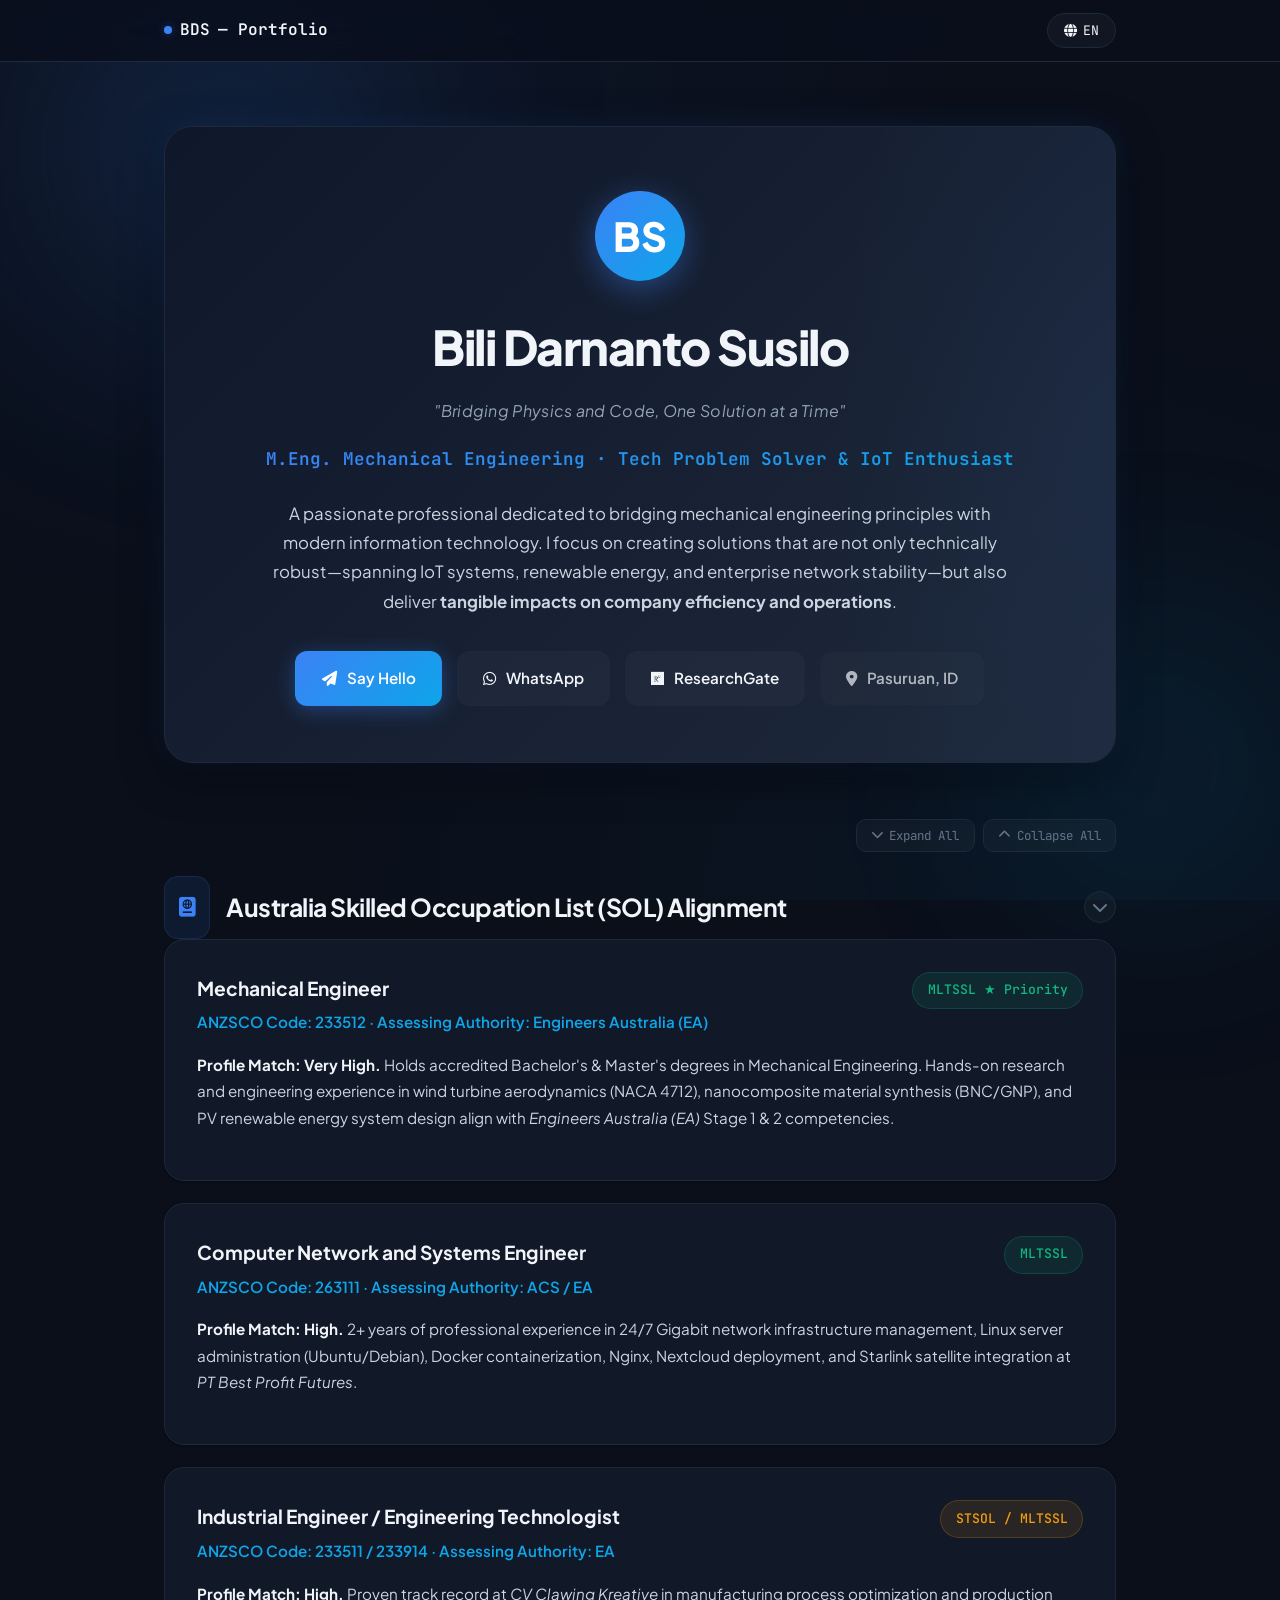
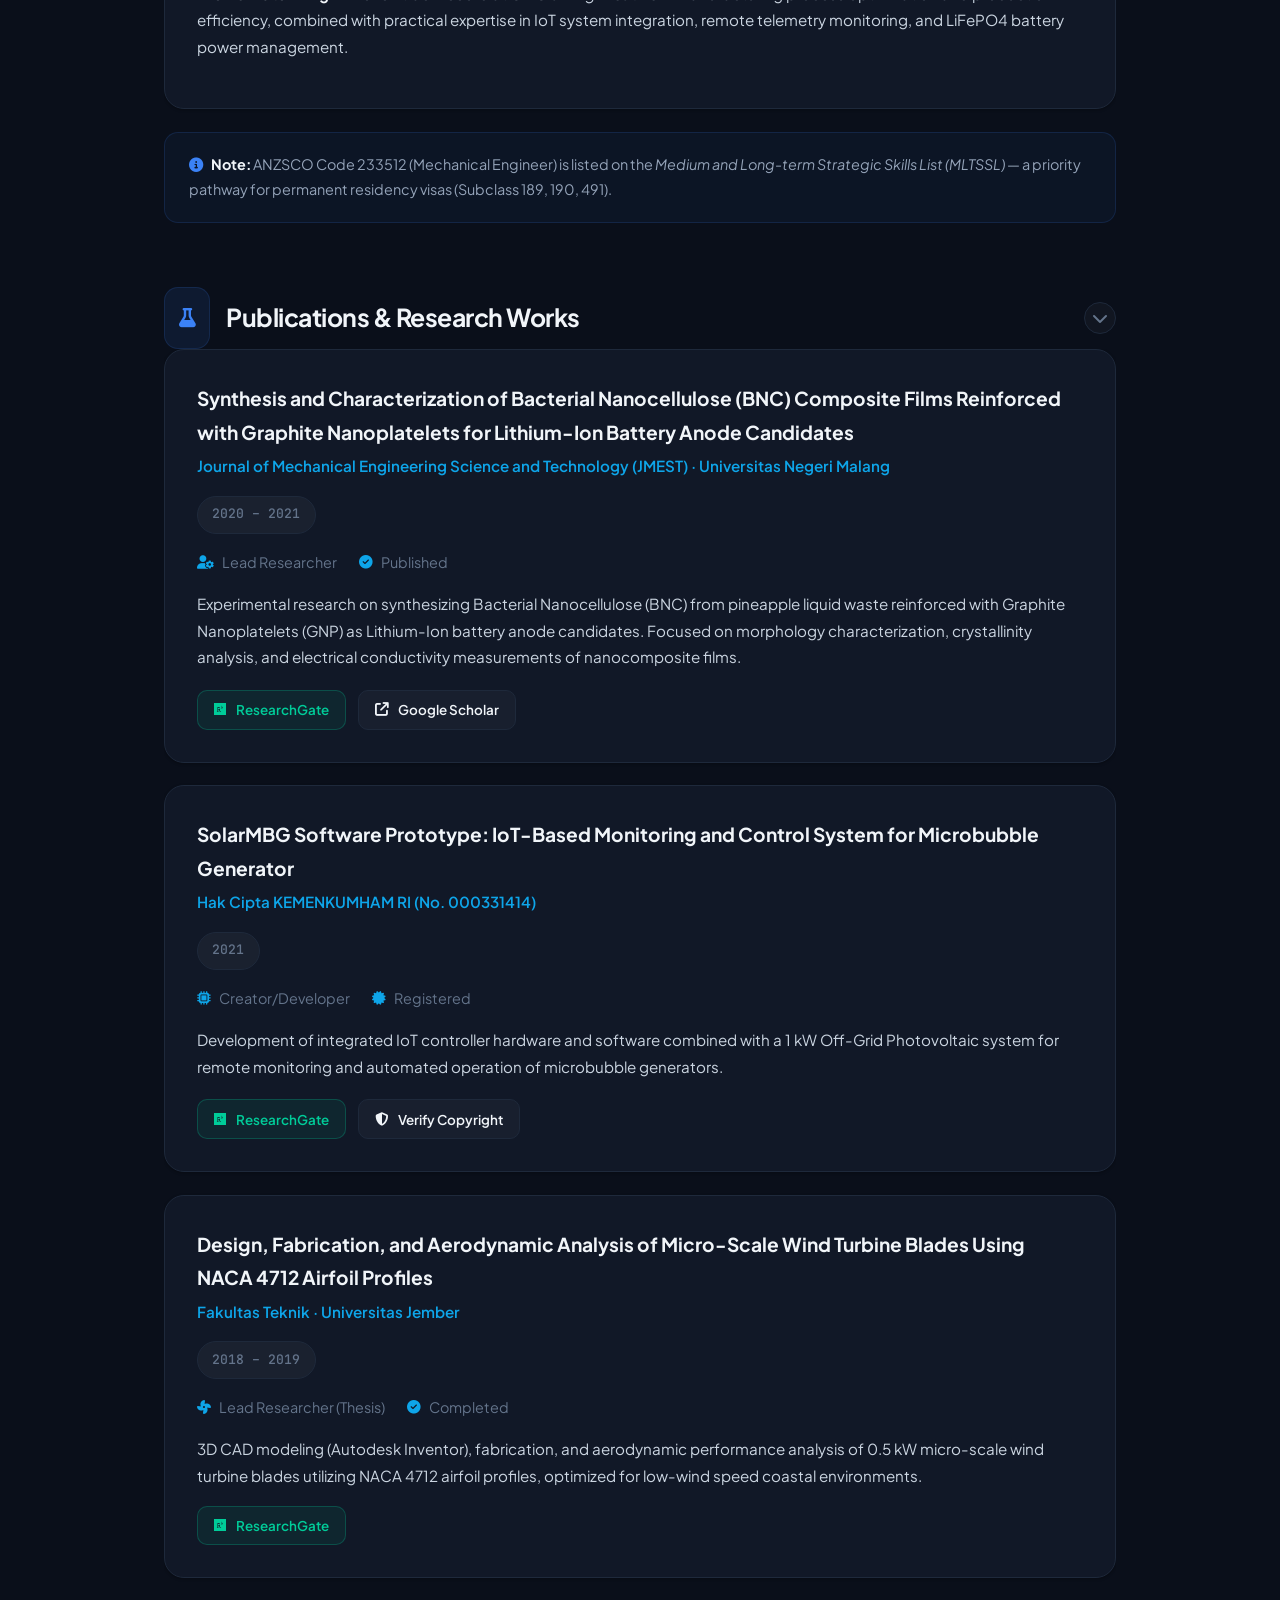
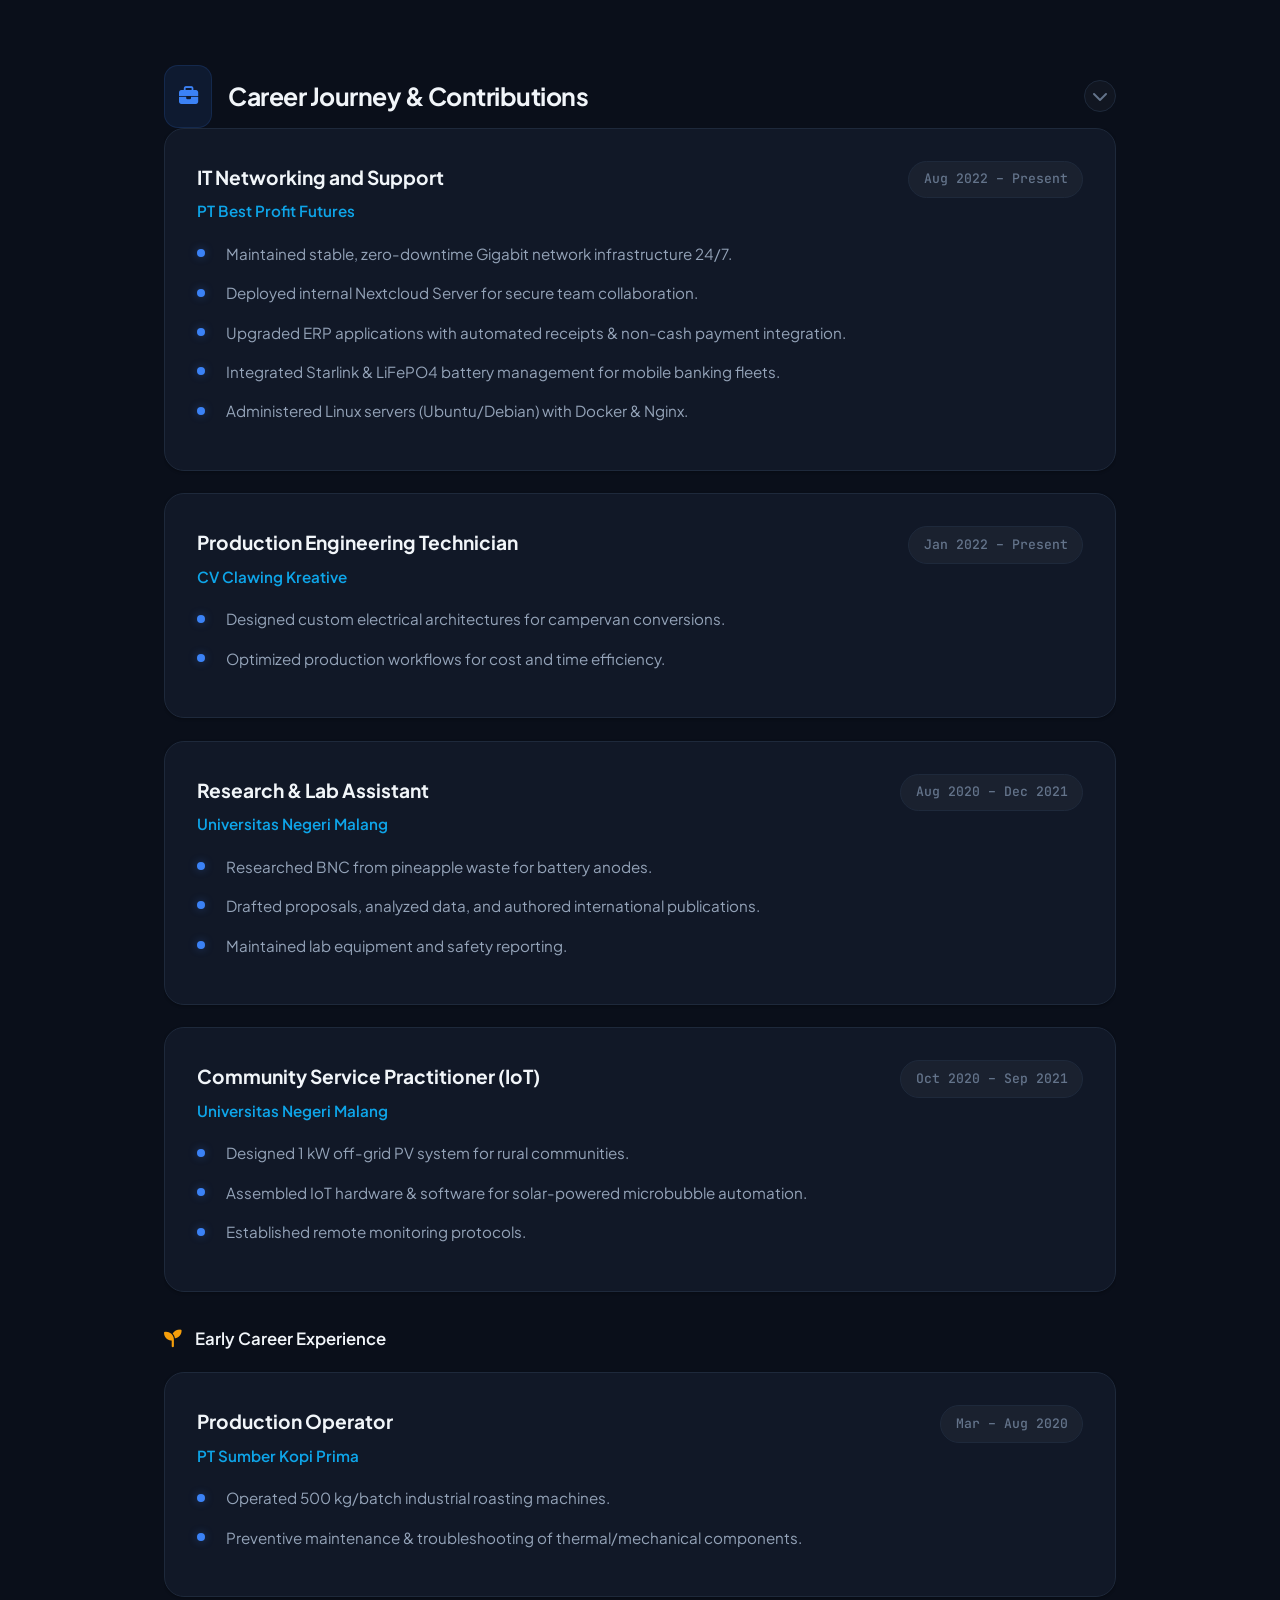
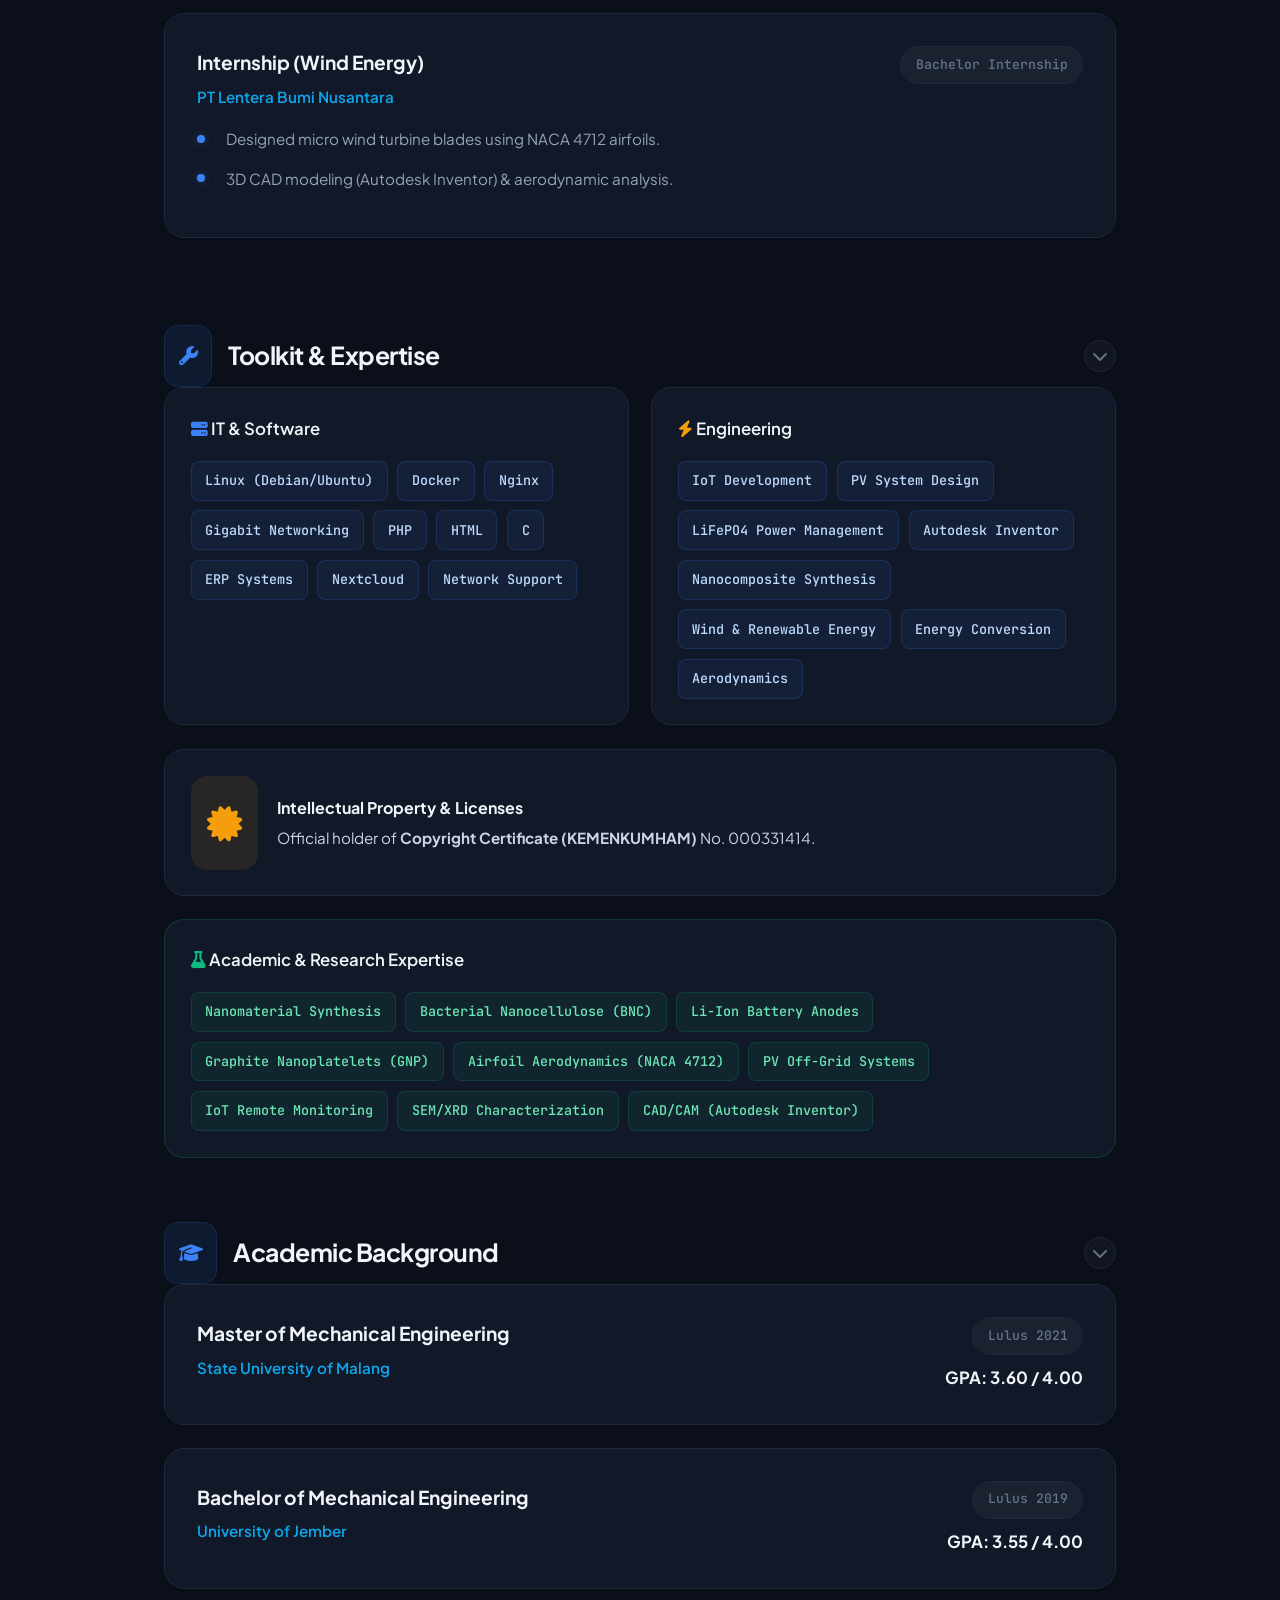
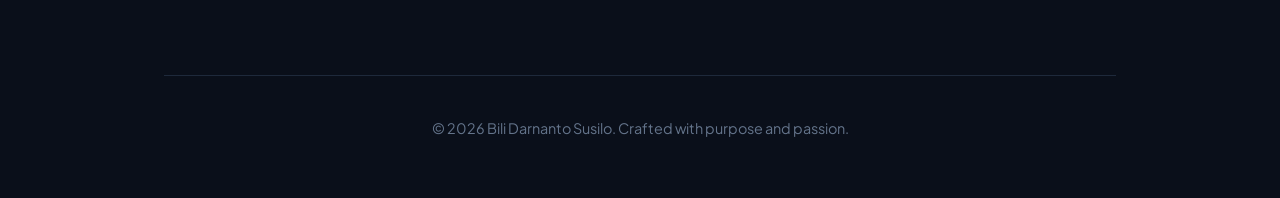
==== commit 0fb665d2: "Fix: Remove visible '>' character from bilingual tag text" ====
--- a/index.html
+++ b/index.html
@@ -394,18 +394,18 @@
                             <h3><i class="fa-solid fa-server" style="color: var(--accent-primary);"></i> IT & Software</h3>
                             <div class="skill-tags">
                                 <span class="tag">Linux (Debian/Ubuntu)</span><span class="tag">Docker</span><span class="tag">Nginx</span>
-                                <span class="lang-id tag">>Jaringan Gigabit</span><span class="lang-en tag">>Gigabit Networking</span><span class="tag">PHP</span><span class="tag">HTML</span>
-                                <span class="tag">C</span><span class="lang-id tag">>Sistem ERP</span><span class="lang-en tag">>ERP Systems</span><span class="tag">Nextcloud</span>
-                                <span class="lang-id tag">>Dukungan Jaringan</span><span class="lang-en tag">>Network Support</span>
+                                <span class="lang-id tag">Jaringan Gigabit</span><span class="lang-en tag">Gigabit Networking</span><span class="tag">PHP</span><span class="tag">HTML</span>
+                                <span class="tag">C</span><span class="lang-id tag">Sistem ERP</span><span class="lang-en tag">ERP Systems</span><span class="tag">Nextcloud</span>
+                                <span class="lang-id tag">Dukungan Jaringan</span><span class="lang-en tag">Network Support</span>
                             </div>
                         </div>
                         <div class="skill-group">
                             <h3><i class="fa-solid fa-bolt" style="color: var(--accent-amber);"></i> Engineering</h3>
                             <div class="skill-tags">
-                                <span class="lang-id tag">>Pengembangan IoT</span><span class="lang-en tag">>IoT Development</span><span class="lang-id tag">>Desain Sistem PLTS</span><span class="lang-en tag">>PV System Design</span>
-                                <span class="lang-id tag">>Manajemen Daya LiFePO4</span><span class="lang-en tag">>LiFePO4 Power Management</span><span class="tag">Autodesk Inventor</span>
-                                <span class="lang-id tag">>Sintesis Nanokomposit</span><span class="lang-en tag">>Nanocomposite Synthesis</span><span class="lang-id tag">>Energi Angin & Terbarukan</span><span class="lang-en tag">>Wind & Renewable Energy</span>
-                                <span class="lang-id tag">>Konversi Energi</span><span class="lang-en tag">>Energy Conversion</span><span class="lang-id tag">>Aerodinamika</span><span class="lang-en tag">>Aerodynamics</span>
+                                <span class="lang-id tag">Pengembangan IoT</span><span class="lang-en tag">IoT Development</span><span class="lang-id tag">Desain Sistem PLTS</span><span class="lang-en tag">PV System Design</span>
+                                <span class="lang-id tag">Manajemen Daya LiFePO4</span><span class="lang-en tag">LiFePO4 Power Management</span><span class="tag">Autodesk Inventor</span>
+                                <span class="lang-id tag">Sintesis Nanokomposit</span><span class="lang-en tag">Nanocomposite Synthesis</span><span class="lang-id tag">Energi Angin & Terbarukan</span><span class="lang-en tag">Wind & Renewable Energy</span>
+                                <span class="lang-id tag">Konversi Energi</span><span class="lang-en tag">Energy Conversion</span><span class="lang-id tag">Aerodinamika</span><span class="lang-en tag">Aerodynamics</span>
                             </div>
                         </div>
                     </div>
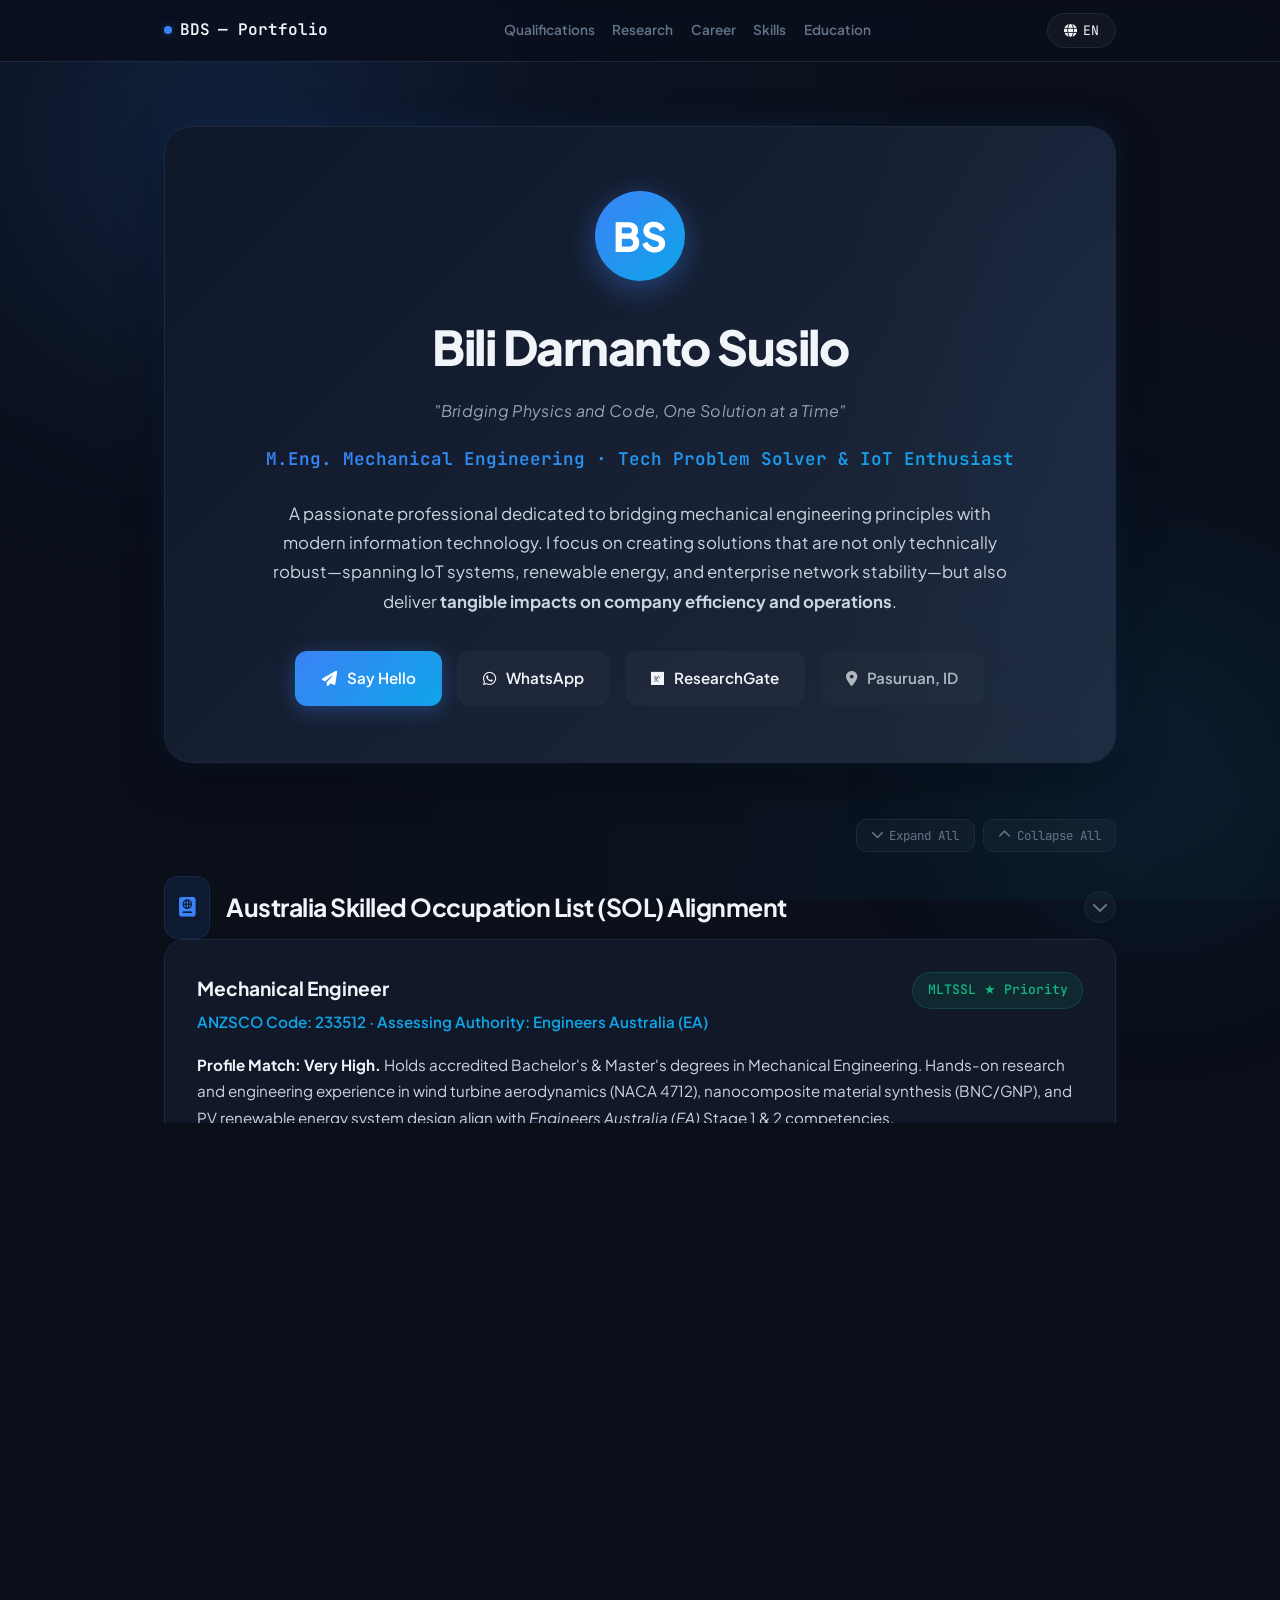
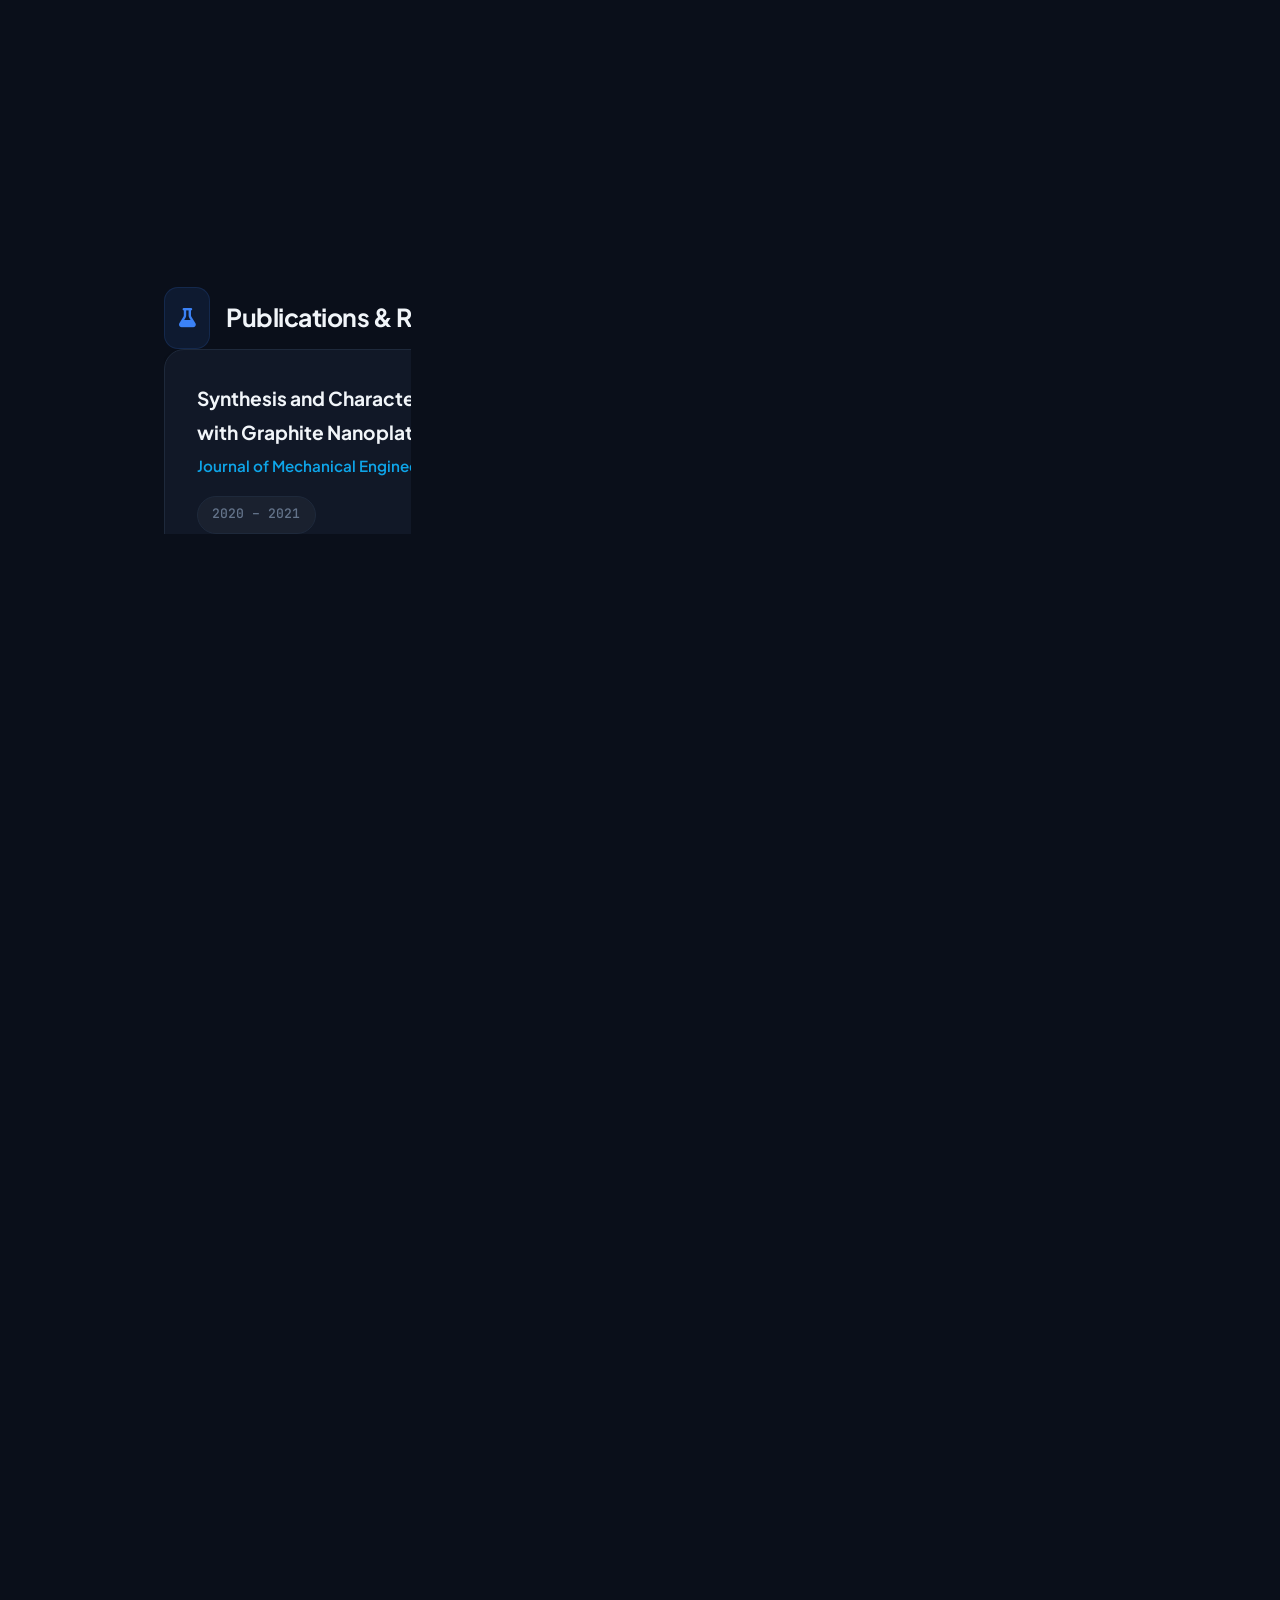
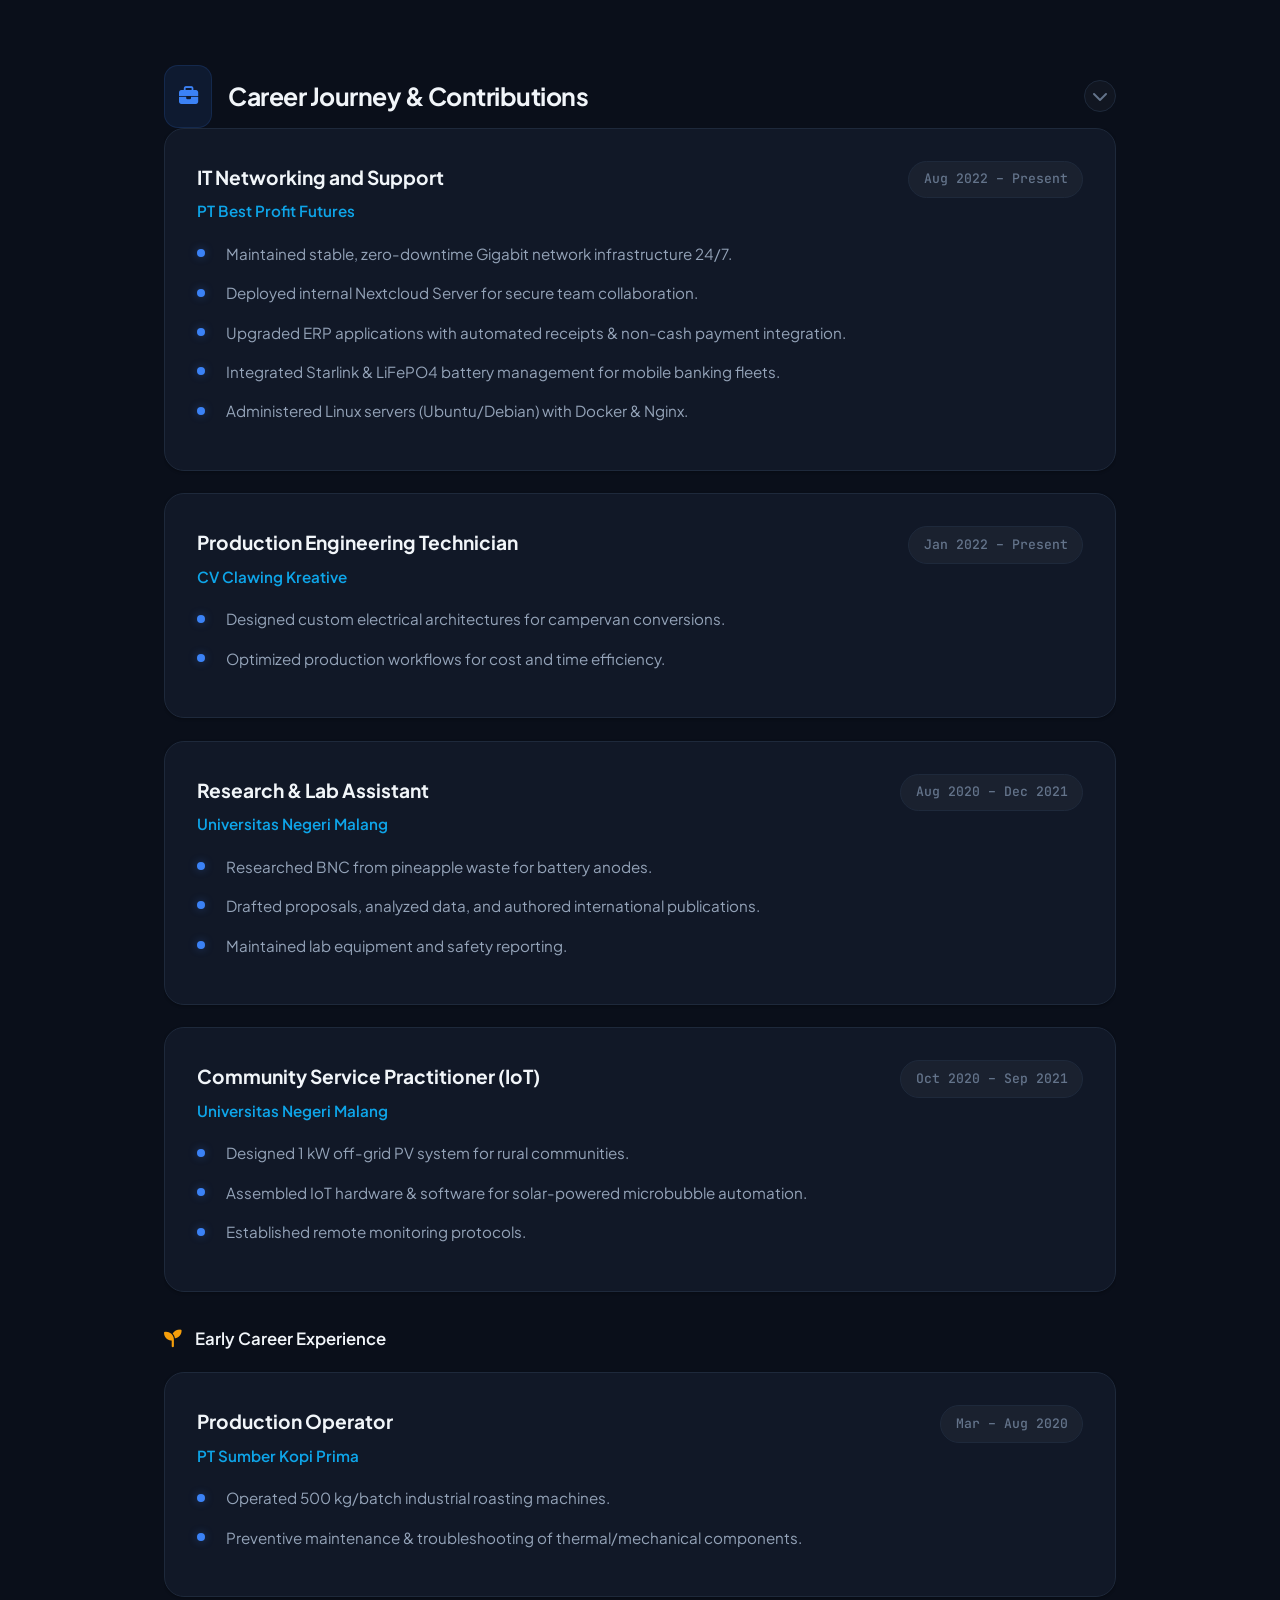
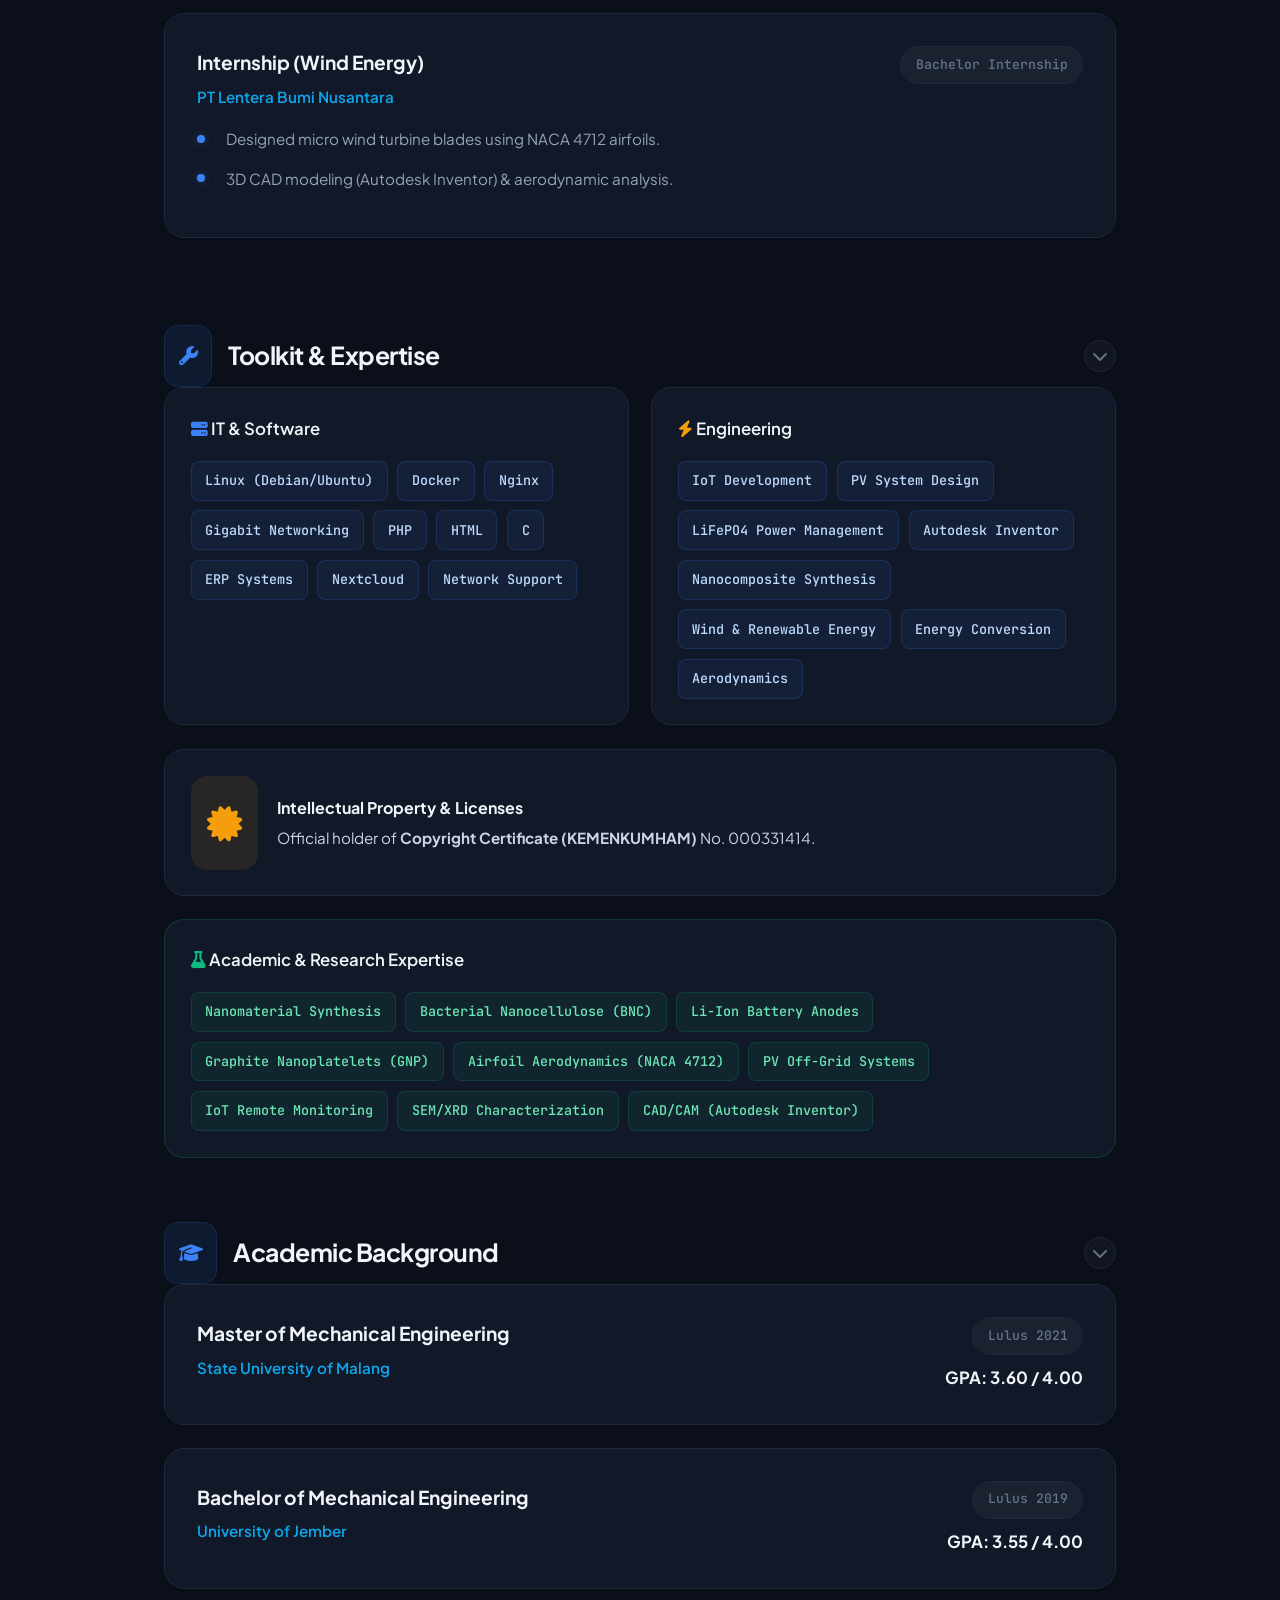
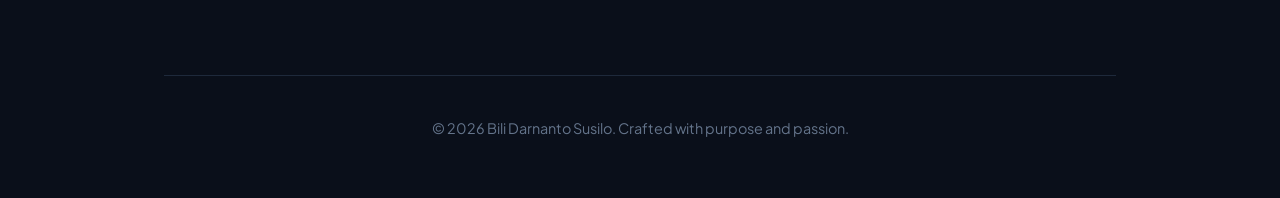
==== commit 336e564f: "SEO: Point crawl files at the real URL and add structured data for indexing robots.txt and sitemap.x" ====
--- a/index.html
+++ b/index.html
@@ -3,29 +3,185 @@
 <head>
     <meta charset="UTF-8">
     <meta name="viewport" content="width=device-width, initial-scale=1.0">
-    <meta name="description" content="Portfolio Bili Darnanto Susilo - Menggabungkan rekayasa teknik mesin dengan solusi IT dan IoT modern.">
-    <title>Bili Darnanto Susilo | Profile & Research</title>
-    
+    <meta name="theme-color" content="#0a0f1a">
+
+    <!-- ===== Primary SEO ===== -->
+    <title>Bili Darnanto Susilo | Mechanical Engineer · IoT & Renewables</title>
+    <meta name="description" content="Portfolio & riset Bili Darnanto Susilo (M.T. Teknik Mesin): Engineers Australia ANZSCO 233512, IoT &amp; energi terbarukan, publikasi BNC/GNP dan NACA 4712.">
+    <meta name="author" content="Bili Darnanto Susilo">
+    <meta name="robots" content="index, follow, max-image-preview:large, max-snippet:-1, max-video-preview:-1">
+    <link rel="canonical" href="https://bilidarnanto.github.io/profile/">
+
+    <!-- Verification: letakkan kode dari Search Console / Bing Webmaster di sini (hapus tanda komentar) -->
+    <!-- <meta name="google-site-verification" content="ISI_KODE_DARI_GOOGLE_SEARCH_CONSOLE"> -->
+    <!-- <meta name="msvalidate.01" content="ISI_KODE_DARI_BING_WEBMASTER_TOOLS"> -->
+
     <!-- Favicon -->
     <link rel="icon" type="image/svg+xml" href="assets/img/favicon.svg">
     <link rel="apple-touch-icon" href="assets/img/favicon.svg">
-    
+
     <!-- Open Graph / Social -->
-    <meta property="og:title" content="Bili Darnanto Susilo | Portfolio & Research">
-    <meta property="og:description" content="Magister Teknik Mesin • Problem Solver IT, IoT & Renewable Energy">
-    <meta property="og:type" content="website">
-    <meta property="og:url" content="https://bilidarnanto.github.io">
-    
+    <meta property="og:site_name" content="Bili Darnanto Susilo">
+    <meta property="og:type" content="profile">
+    <meta property="og:title" content="Bili Darnanto Susilo | Mechanical Engineer, IoT &amp; Renewable Energy">
+    <meta property="og:description" content="Magister Teknik Mesin · Engineers Australia (ANZSCO 233512) · IoT, PLTS &amp; energi terbarukan · Publikasi BNC/GNP &amp; NACA 4712.">
+    <meta property="og:url" content="https://bilidarnanto.github.io/profile/">
+    <meta property="og:locale" content="id_ID">
+    <meta property="og:locale:alternate" content="en_US">
+    <meta property="og:image" content="https://bilidarnanto.github.io/profile/assets/img/og-image.png">
+    <meta property="og:image:type" content="image/png">
+    <meta property="og:image:width" content="1200">
+    <meta property="og:image:height" content="630">
+    <meta property="og:image:alt" content="Bili Darnanto Susilo — Mechanical Engineer, IoT &amp; Renewable Energy">
+    <meta property="profile:first_name" content="Bili Darnanto">
+    <meta property="profile:last_name" content="Susilo">
+
     <!-- Twitter Card -->
-    <meta name="twitter:card" content="summary">
-    <meta name="twitter:title" content="Bili Darnanto Susilo | Portfolio">
-    <meta name="twitter:description" content="Magister Teknik Mesin • IT, IoT & Renewable Energy Problem Solver">
-    
+    <meta name="twitter:card" content="summary_large_image">
+    <meta name="twitter:title" content="Bili Darnanto Susilo | Mechanical Engineer, IoT &amp; Renewable Energy">
+    <meta name="twitter:description" content="Magister Teknik Mesin · Engineers Australia ANZSCO 233512 · IoT, PLTS &amp; energi terbarukan">
+    <meta name="twitter:image" content="https://bilidarnanto.github.io/profile/assets/img/og-image.png">
+    <meta name="twitter:image:alt" content="Bili Darnanto Susilo — Mechanical Engineer, IoT &amp; Renewable Energy">
+
     <link rel="preconnect" href="https://fonts.googleapis.com">
     <link rel="preconnect" href="https://fonts.gstatic.com" crossorigin>
     <link href="https://fonts.googleapis.com/css2?family=JetBrains+Mono:wght@400;500;600&family=Plus+Jakarta+Sans:wght@300;400;500;600;700;800&display=swap" rel="stylesheet">
     <link rel="stylesheet" href="https://cdnjs.cloudflare.com/ajax/libs/font-awesome/6.4.0/css/all.min.css">
     <link rel="stylesheet" href="assets/css/style.css">
+
+    <!-- ===== Structured Data (Google rich results) ===== -->
+    <script type="application/ld+json">
+    {
+        "@context": "https://schema.org",
+        "@graph": [
+            {
+                "@type": "Person",
+                "@id": "https://bilidarnanto.github.io/profile/#person",
+                "name": "Bili Darnanto Susilo",
+                "givenName": "Bili Darnanto",
+                "familyName": "Susilo",
+                "honorificSuffix": "M.T.",
+                "jobTitle": "Mechanical Engineer · IT, IoT & Renewable Energy Problem Solver",
+                "description": "Magister Teknik Mesin yang memadukan rekayasa teknik mesin dengan IT, IoT, dan energi terbarukan.",
+                "email": "mailto:bilidarnanto@hotmail.com",
+                "telephone": "+6285334398681",
+                "url": "https://bilidarnanto.github.io/profile/",
+                "image": "https://bilidarnanto.github.io/profile/assets/img/og-image.png",
+                "address": {
+                    "@type": "PostalAddress",
+                    "addressLocality": "Pasuruan",
+                    "addressRegion": "Jawa Timur",
+                    "addressCountry": "ID"
+                },
+                "alumniOf": [
+                    { "@type": "CollegeOrUniversity", "name": "Universitas Negeri Malang", "sameAs": "https://www.um.ac.id/" },
+                    { "@type": "CollegeOrUniversity", "name": "Universitas Jember", "sameAs": "https://www.unej.ac.id/" }
+                ],
+                "worksFor": [
+                    { "@type": "Organization", "name": "PT Best Profit Futures" },
+                    { "@type": "Organization", "name": "CV Clawing Kreative" }
+                ],
+                "knowsLanguage": ["id", "en"],
+                "knowsAbout": [
+                    "Mechanical Engineering",
+                    "Aerodynamics",
+                    "Wind Turbine Design",
+                    "NACA 4712 Airfoil",
+                    "Nanocomposite Materials",
+                    "Bacterial Nanocellulose (BNC)",
+                    "Graphite Nanoplatelets (GNP)",
+                    "Lithium-Ion Battery Anodes",
+                    "Photovoltaic (PLTS) System Design",
+                    "IoT Monitoring and Control",
+                    "LiFePO4 Battery Management",
+                    "Linux Server Administration",
+                    "Docker",
+                    "Nginx",
+                    "Enterprise Gigabit Networking",
+                    "Computer Network and Systems Engineering"
+                ],
+                "sameAs": [
+                    "https://www.researchgate.net/profile/Bili-Susilo",
+                    "https://github.com/bilidarnanto"
+                ]
+            },
+            {
+                "@type": "ProfilePage",
+                "@id": "https://bilidarnanto.github.io/profile/#webpage",
+                "url": "https://bilidarnanto.github.io/profile/",
+                "name": "Bili Darnanto Susilo | Mechanical Engineer, IoT & Renewable Energy",
+                "description": "Portfolio & riset Bili Darnanto Susilo (M.T. Teknik Mesin): Engineers Australia ANZSCO 233512, IoT & energi terbarukan, publikasi BNC/GNP dan NACA 4712.",
+                "inLanguage": "id",
+                "isPartOf": {
+                    "@type": "WebSite",
+                    "@id": "https://bilidarnanto.github.io/profile/#website",
+                    "url": "https://bilidarnanto.github.io/profile/",
+                    "name": "Bili Darnanto Susilo — Portfolio & Research"
+                },
+                "about": { "@id": "https://bilidarnanto.github.io/profile/#person" },
+                "mainEntity": { "@id": "https://bilidarnanto.github.io/profile/#person" },
+                "primaryImageOfPage": {
+                    "@type": "ImageObject",
+                    "url": "https://bilidarnanto.github.io/profile/assets/img/og-image.png",
+                    "width": 1200,
+                    "height": 630
+                }
+            },
+            {
+                "@type": "ItemList",
+                "name": "Publikasi & Riset Ilmiah — Bili Darnanto Susilo",
+                "itemListElement": [
+                    {
+                        "@type": "ListItem",
+                        "position": 1,
+                        "item": {
+                            "@type": "ScholarlyArticle",
+                            "@id": "https://bilidarnanto.github.io/profile/#research-bnc-gnp",
+                            "name": "Synthesis and Characterization of Bacterial Nanocellulose (BNC) Composite Films Reinforced with Graphite Nanoplatelets for Lithium-Ion Battery Anode Candidates",
+                            "author": { "@id": "https://bilidarnanto.github.io/profile/#person" },
+                            "datePublished": "2021",
+                            "inLanguage": "en",
+                            "isPartOf": {
+                                "@type": "Periodical",
+                                "name": "Journal of Mechanical Engineering Science and Technology (JMEST)",
+                                "publisher": { "@type": "Organization", "name": "Universitas Negeri Malang" }
+                            },
+                            "keywords": "Bacterial Nanocellulose, Graphite Nanoplatelets, Lithium-Ion Battery Anode, Nanocomposite"
+                        }
+                    },
+                    {
+                        "@type": "ListItem",
+                        "position": 2,
+                        "item": {
+                            "@type": "CreativeWork",
+                            "@id": "https://bilidarnanto.github.io/profile/#research-solarmbg",
+                            "name": "Prototype Perangkat Lunak SolarMBG Sebagai Pemantau dan Pengendali Mesin Microbubble Generator Berbasis IoT",
+                            "creator": { "@id": "https://bilidarnanto.github.io/profile/#person" },
+                            "datePublished": "2021",
+                            "identifier": "Hak Cipta KEMENKUMHAM RI No. 000331414",
+                            "about": "IoT monitoring and control of microbubble generators powered by a 1 kW off-grid photovoltaic system",
+                            "keywords": "IoT, PLTS Off-Grid, Microbubble Generator, Remote Monitoring"
+                        }
+                    },
+                    {
+                        "@type": "ListItem",
+                        "position": 3,
+                        "item": {
+                            "@type": "Thesis",
+                            "@id": "https://bilidarnanto.github.io/profile/#research-naca4712",
+                            "name": "Design, Fabrication, and Aerodynamic Analysis of Micro-Scale Wind Turbine Blades Using NACA 4712 Airfoil Profiles",
+                            "author": { "@id": "https://bilidarnanto.github.io/profile/#person" },
+                            "datePublished": "2019",
+                            "inLanguage": "en",
+                            "publisher": { "@type": "CollegeOrUniversity", "name": "Fakultas Teknik, Universitas Jember" },
+                            "keywords": "NACA 4712, Wind Turbine Blade, Aerodynamics, Autodesk Inventor, Renewable Energy"
+                        }
+                    }
+                ]
+            }
+        ]
+    }
+    </script>
 </head>
 <body>
 
@@ -37,8 +193,15 @@
     <nav class="top-nav" id="topNav">
         <div class="nav-inner">
             <div class="nav-logo">
-                <span class="dot"></span> BDS<span class="lang-id"> — Portfolio</span><span class="lang-en"> — Portfolio</span>
+                <span class="dot"></span> BDS<span lang="id" class="lang-id"> — Portfolio</span><span lang="en" class="lang-en"> — Portfolio</span>
             </div>
+            <nav class="nav-links" aria-label="Bagian halaman / Page sections">
+                <a href="#sol"><span lang="id" class="lang-id">Kualifikasi</span><span lang="en" class="lang-en">Qualifications</span></a>
+                <a href="#research"><span lang="id" class="lang-id">Riset</span><span lang="en" class="lang-en">Research</span></a>
+                <a href="#experience"><span lang="id" class="lang-id">Karier</span><span lang="en" class="lang-en">Career</span></a>
+                <a href="#skills"><span lang="id" class="lang-id">Keahlian</span><span lang="en" class="lang-en">Skills</span></a>
+                <a href="#education"><span lang="id" class="lang-id">Pendidikan</span><span lang="en" class="lang-en">Education</span></a>
+            </nav>
             <div class="nav-actions">
                 <button class="lang-btn" id="langToggle" title="Ganti Bahasa / Switch Language" aria-label="Toggle Language">
                     <i class="fa-solid fa-globe"></i> 
@@ -55,18 +218,18 @@
             <div class="hero-avatar">BS</div>
             <h1>Bili Darnanto Susilo</h1>
             <p class="motto" style="color: #94a3b8; font-style: italic; font-size: 1rem; margin-bottom: 1.2rem; letter-spacing: 0.3px; font-weight: 400; position: relative; z-index: 1;">"Bridging Physics and Code, One Solution at a Time"</p>
-            <span class="title-badge lang-id">Magister Teknik Mesin (M.T.) · Problem Solver IT, IoT & Renewable Energy</span>
-            <span class="title-badge lang-en">M.Eng. Mechanical Engineering · Tech Problem Solver & IoT Enthusiast</span>
-            <p class="summary lang-id">
+            <span lang="id" class="title-badge lang-id">Magister Teknik Mesin (M.T.) · Problem Solver IT, IoT & Renewable Energy</span>
+            <span lang="en" class="title-badge lang-en">M.Eng. Mechanical Engineering · Tech Problem Solver & IoT Enthusiast</span>
+            <p lang="id" class="summary lang-id">
                 Seorang profesional yang antusias memadukan inovasi teknik mesin dengan teknologi informasi modern. Saya berdedikasi untuk menciptakan solusi yang tidak hanya canggih secara teknis—seperti sistem IoT, energi terbarukan, dan stabilitas jaringan server—tetapi juga memberikan <strong>dampak nyata bagi kelancaran dan efisiensi operasional perusahaan</strong>.
             </p>
-            <p class="summary lang-en">
+            <p lang="en" class="summary lang-en">
                 A passionate professional dedicated to bridging mechanical engineering principles with modern information technology. I focus on creating solutions that are not only technically robust—spanning IoT systems, renewable energy, and enterprise network stability—but also deliver <strong>tangible impacts on company efficiency and operations</strong>.
             </p>
             <div class="contact-actions">
                 <a href="mailto:bilidarnanto@hotmail.com" class="btn btn-primary">
                     <i class="fa-solid fa-paper-plane"></i> 
-                    <span class="lang-id">Sapa via Email</span><span class="lang-en">Say Hello</span>
+                    <span lang="id" class="lang-id">Sapa via Email</span><span lang="en" class="lang-en">Say Hello</span>
                 </a>
                 <a href="https://wa.me/6285334398681" target="_blank" rel="noopener" class="btn btn-outline">
                     <i class="fa-brands fa-whatsapp"></i> WhatsApp
@@ -81,12 +244,12 @@
         </header>
 
         <!-- SECTION 1: KUALIFIKASI SOL AUSTRALIA -->
-        <div class="section-wrapper">
+        <div class="section-wrapper" id="sol">
             <section>
                 <div class="section-header">
                     <div class="icon-wrap"><i class="fa-solid fa-passport"></i></div>
-                    <h2 class="lang-id">Kesesuaian Skilled Occupation List (SOL) Australia</h2>
-                    <h2 class="lang-en">Australia Skilled Occupation List (SOL) Alignment</h2>
+                    <h2 lang="id" class="lang-id">Kesesuaian Skilled Occupation List (SOL) Australia</h2>
+                    <h2 lang="en" class="lang-en">Australia Skilled Occupation List (SOL) Alignment</h2>
                 </div>
                 <div class="section-content">
                     <div class="card">
@@ -97,10 +260,10 @@
                             </div>
                             <span class="date-badge" style="background: rgba(16, 185, 129, 0.1); color: #10b981; border-color: rgba(16, 185, 129, 0.2);">MLTSSL ★ Priority</span>
                         </div>
-                        <p style="font-size: 0.95rem; margin-bottom: 1rem; color: #cbd5e1;" class="lang-id">
+                        <p lang="id" style="font-size: 0.95rem; margin-bottom: 1rem; color: #cbd5e1;" class="lang-id">
                             <strong style="color: #f1f5f9;">Kesesuaian Profil: Sangat Tinggi.</strong> Memiliki gelar S1 & S2 Teknik Mesin. Pengalaman dalam analisis aerodinamika (turbin angin NACA 4712), sintesis material nanokomposit (BNC/GNP), serta perancangan sistem PLTS dan energi terbarukan memenuhi kriteria kompetensi <em>Engineers Australia (EA)</em>.
                         </p>
-                        <p style="font-size: 0.95rem; margin-bottom: 1rem; color: #cbd5e1;" class="lang-en">
+                        <p lang="en" style="font-size: 0.95rem; margin-bottom: 1rem; color: #cbd5e1;" class="lang-en">
                             <strong style="color: #f1f5f9;">Profile Match: Very High.</strong> Holds accredited Bachelor's & Master's degrees in Mechanical Engineering. Hands-on research and engineering experience in wind turbine aerodynamics (NACA 4712), nanocomposite material synthesis (BNC/GNP), and PV renewable energy system design align with <em>Engineers Australia (EA)</em> Stage 1 & 2 competencies.
                         </p>
                     </div>
@@ -112,35 +275,35 @@
                             </div>
                             <span class="date-badge" style="background: rgba(16, 185, 129, 0.1); color: #10b981; border-color: rgba(16, 185, 129, 0.2);">MLTSSL</span>
                         </div>
-                        <p style="font-size: 0.95rem; margin-bottom: 1rem; color: #cbd5e1;" class="lang-id">
+                        <p lang="id" style="font-size: 0.95rem; margin-bottom: 1rem; color: #cbd5e1;" class="lang-id">
                             <strong style="color: #f1f5f9;">Kesesuaian Profil: Tinggi.</strong> Pengalaman profesional 2+ tahun mengelola infrastruktur jaringan Gigabit 24/7, administrasi server Linux (Ubuntu/Debian), containerization dengan Docker, web server Nginx, Nextcloud, serta integrasi komunikasi satelit Starlink di <em>PT Best Profit Futures</em>.
                         </p>
-                        <p style="font-size: 0.95rem; margin-bottom: 1rem; color: #cbd5e1;" class="lang-en">
+                        <p lang="en" style="font-size: 0.95rem; margin-bottom: 1rem; color: #cbd5e1;" class="lang-en">
                             <strong style="color: #f1f5f9;">Profile Match: High.</strong> 2+ years of professional experience in 24/7 Gigabit network infrastructure management, Linux server administration (Ubuntu/Debian), Docker containerization, Nginx, Nextcloud deployment, and Starlink satellite integration at <em>PT Best Profit Futures</em>.
                         </p>
                     </div>
                     <div class="card">
                         <div class="card-header">
                             <div>
-                                <h3 class="role-title lang-id">Insinyur Industri / Teknolog Rekayasa</h3>
-                                <h3 class="role-title lang-en">Industrial Engineer / Engineering Technologist</h3>
+                                <h3 lang="id" class="role-title lang-id">Insinyur Industri / Teknolog Rekayasa</h3>
+                                <h3 lang="en" class="role-title lang-en">Industrial Engineer / Engineering Technologist</h3>
                                 <span class="company">ANZSCO Code: 233511 / 233914 · Assessing Authority: EA</span>
                             </div>
                             <span class="date-badge" style="background: rgba(245, 158, 11, 0.1); color: #f59e0b; border-color: rgba(245, 158, 11, 0.2);">STSOL / MLTSSL</span>
                         </div>
-                        <p style="font-size: 0.95rem; margin-bottom: 1rem; color: #cbd5e1;" class="lang-id">
+                        <p lang="id" style="font-size: 0.95rem; margin-bottom: 1rem; color: #cbd5e1;" class="lang-id">
                             <strong style="color: #f1f5f9;">Kesesuaian Profil: Tinggi.</strong> Rekam jejak di <em>CV Clawing Kreative</em> dalam optimasi proses manufaktur dan efisiensi rantai produksi, dipadukan dengan keahlian integrasi sistem IoT, telemetri <em>remote monitoring</em>, dan manajemen daya baterai LiFePO4.
                         </p>
-                        <p style="font-size: 0.95rem; margin-bottom: 1rem; color: #cbd5e1;" class="lang-en">
+                        <p lang="en" style="font-size: 0.95rem; margin-bottom: 1rem; color: #cbd5e1;" class="lang-en">
                             <strong style="color: #f1f5f9;">Profile Match: High.</strong> Proven track record at <em>CV Clawing Kreative</em> in manufacturing process optimization and production efficiency, combined with practical expertise in IoT system integration, remote telemetry monitoring, and LiFePO4 battery power management.
                         </p>
                     </div>
                     <div style="background: rgba(59, 130, 246, 0.05); border: 1px solid rgba(59, 130, 246, 0.15); border-radius: 14px; padding: 1.2rem 1.5rem; margin-top: 0.5rem;">
-                        <p style="font-size: 0.9rem; color: #94a3b8; margin: 0;" class="lang-id">
+                        <p lang="id" style="font-size: 0.9rem; color: #94a3b8; margin: 0;" class="lang-id">
                             <i class="fa-solid fa-circle-info" style="color: var(--accent-primary); margin-right: 0.4rem;"></i>
                             <strong style="color: #f1f5f9;">Catatan:</strong> Kode ANZSCO 233512 (Mechanical Engineer) masuk dalam daftar <em>Medium and Long-term Strategic Skills List (MLTSSL)</em> — jalur prioritas untuk visa permanen (Subclass 189, 190, 491).
                         </p>
-                        <p style="font-size: 0.9rem; color: #94a3b8; margin: 0;" class="lang-en">
+                        <p lang="en" style="font-size: 0.9rem; color: #94a3b8; margin: 0;" class="lang-en">
                             <i class="fa-solid fa-circle-info" style="color: var(--accent-primary); margin-right: 0.4rem;"></i>
                             <strong style="color: #f1f5f9;">Note:</strong> ANZSCO Code 233512 (Mechanical Engineer) is listed on the <em>Medium and Long-term Strategic Skills List (MLTSSL)</em> — a priority pathway for permanent residency visas (Subclass 189, 190, 491).
                         </p>
@@ -150,111 +313,110 @@
         </div>
 
         <!-- SECTION 2: PUBLIKASI & RISET -->
-        <div class="section-wrapper">
+        <div class="section-wrapper" id="research">
             <section>
                 <div class="section-header">
                     <div class="icon-wrap"><i class="fa-solid fa-flask"></i></div>
-                    <h2 class="lang-id">Publikasi & Riset Ilmiah</h2>
-                    <h2 class="lang-en">Publications & Research Works</h2>
+                    <h2 lang="id" class="lang-id">Publikasi & Riset Ilmiah</h2>
+                    <h2 lang="en" class="lang-en">Publications & Research Works</h2>
                 </div>
                 <div class="section-content">
                     <div class="card">
                         <div class="card-header">
                             <div>
-                                <h3 class="role-title lang-id">Synthesis and Characterization of Bacterial Nanocellulose (BNC) Composite Films Reinforced with Graphite Nanoplatelets for Lithium-Ion Battery Anode Candidates</h3>
-                                <h3 class="role-title lang-en">Synthesis and Characterization of Bacterial Nanocellulose (BNC) Composite Films Reinforced with Graphite Nanoplatelets for Lithium-Ion Battery Anode Candidates</h3>
+                                <h3 lang="id" class="role-title lang-id">Synthesis and Characterization of Bacterial Nanocellulose (BNC) Composite Films Reinforced with Graphite Nanoplatelets for Lithium-Ion Battery Anode Candidates</h3>
+                                <h3 lang="en" class="role-title lang-en">Synthesis and Characterization of Bacterial Nanocellulose (BNC) Composite Films Reinforced with Graphite Nanoplatelets for Lithium-Ion Battery Anode Candidates</h3>
                                 <span class="company">Journal of Mechanical Engineering Science and Technology (JMEST) · Universitas Negeri Malang</span>
                             </div>
                             <span class="date-badge">2020 – 2021</span>
                         </div>
                         <div class="research-meta">
-                            <span><i class="fa-solid fa-user-gear"></i> <span class="lang-id">Peneliti Utama</span><span class="lang-en">Lead Researcher</span></span>
-                            <span style="color: #10b981;"><i class="fa-solid fa-circle-check"></i> <span class="lang-id">Terbit</span><span class="lang-en">Published</span></span>
-                        </div>
-                        <p style="font-size: 0.95rem; margin-bottom: 1.2rem; color: #cbd5e1;" class="lang-id">
+                            <span><i class="fa-solid fa-user-gear"></i> <span lang="id" class="lang-id">Peneliti Utama</span><span lang="en" class="lang-en">Lead Researcher</span></span>
+                            <span style="color: #10b981;"><i class="fa-solid fa-circle-check"></i> <span lang="id" class="lang-id">Terbit</span><span lang="en" class="lang-en">Published</span></span>
+                        </div>
+                        <p lang="id" style="font-size: 0.95rem; margin-bottom: 1.2rem; color: #cbd5e1;" class="lang-id">
                             Penelitian eksperimental sintesis <em>Bacterial Nanocellulose</em> (BNC) dari limbah cair nanas yang diperkuat dengan <em>Graphite Nanoplatelets</em> (GNP) sebagai kandidat anoda baterai Lithium-Ion. Fokus pada karakterisasi morfologi, kristalinitas, dan konduktivitas listrik material nanokomposit.
                         </p>
-                        <p style="font-size: 0.95rem; margin-bottom: 1.2rem; color: #cbd5e1;" class="lang-en">
+                        <p lang="en" style="font-size: 0.95rem; margin-bottom: 1.2rem; color: #cbd5e1;" class="lang-en">
                             Experimental research on synthesizing Bacterial Nanocellulose (BNC) from pineapple liquid waste reinforced with Graphite Nanoplatelets (GNP) as Lithium-Ion battery anode candidates. Focused on morphology characterization, crystallinity analysis, and electrical conductivity measurements of nanocomposite films.
                         </p>
                         <div class="research-actions">
                             <a href="https://www.researchgate.net/profile/Bili-Susilo/research" target="_blank" rel="noopener" class="btn btn-outline btn-sm btn-rg">
                                 <i class="fa-brands fa-researchgate"></i>
-                                <span class="lang-id">ResearchGate</span><span class="lang-en">ResearchGate</span>
+                                <span lang="id" class="lang-id">ResearchGate</span><span lang="en" class="lang-en">ResearchGate</span>
                             </a>
                             <a href="https://scholar.google.com" target="_blank" rel="noopener" class="btn btn-outline btn-sm">
                                 <i class="fa-solid fa-arrow-up-right-from-square"></i>
-                                <span class="lang-id">Google Scholar</span><span class="lang-en">Google Scholar</span>
+                                <span lang="id" class="lang-id">Google Scholar</span><span lang="en" class="lang-en">Google Scholar</span>
                             </a>
                         </div>
                     </div>
                     <div class="card">
                         <div class="card-header">
                             <div>
-                                <h3 class="role-title lang-id">Prototype Perangkat Lunak SolarMBG Sebagai Pemantau dan Pengendali Mesin Microbubble Generator Berbasis IoT</h3>
-                                <h3 class="role-title lang-en">SolarMBG Software Prototype: IoT-Based Monitoring and Control System for Microbubble Generator</h3>
+                                <h3 lang="id" class="role-title lang-id">Prototype Perangkat Lunak SolarMBG Sebagai Pemantau dan Pengendali Mesin Microbubble Generator Berbasis IoT</h3>
+                                <h3 lang="en" class="role-title lang-en">SolarMBG Software Prototype: IoT-Based Monitoring and Control System for Microbubble Generator</h3>
                                 <span class="company">Hak Cipta KEMENKUMHAM RI (No. 000331414)</span>
                             </div>
                             <span class="date-badge">2021</span>
                         </div>
                         <div class="research-meta">
-                            <span><i class="fa-solid fa-microchip"></i> <span class="lang-id">Pengembang/Pencipta</span><span class="lang-en">Creator/Developer</span></span>
-                            <span style="color: #f59e0b;"><i class="fa-solid fa-certificate"></i> <span class="lang-id">Tercatat</span><span class="lang-en">Registered</span></span>
-                        </div>
-                        <p style="font-size: 0.95rem; margin-bottom: 1.2rem; color: #cbd5e1;" class="lang-id">
+                            <span><i class="fa-solid fa-microchip"></i> <span lang="id" class="lang-id">Pengembang/Pencipta</span><span lang="en" class="lang-en">Creator/Developer</span></span>
+                            <span style="color: #f59e0b;"><i class="fa-solid fa-certificate"></i> <span lang="id" class="lang-id">Tercatat</span><span lang="en" class="lang-en">Registered</span></span>
+                        </div>
+                        <p lang="id" style="font-size: 0.95rem; margin-bottom: 1.2rem; color: #cbd5e1;" class="lang-id">
                             Pengembangan perangkat keras dan lunak kontroler IoT terintegrasi dengan PLTS Off-Grid 1 kW untuk pengoperasian dan pemantauan jarak jauh mesin <em>microbubble generator</em> secara otomatis.
                         </p>
-                        <p style="font-size: 0.95rem; margin-bottom: 1.2rem; color: #cbd5e1;" class="lang-en">
+                        <p lang="en" style="font-size: 0.95rem; margin-bottom: 1.2rem; color: #cbd5e1;" class="lang-en">
                             Development of integrated IoT controller hardware and software combined with a 1 kW Off-Grid Photovoltaic system for remote monitoring and automated operation of microbubble generators.
                         </p>
                         <div class="research-actions">
                             <a href="https://www.researchgate.net/profile/Bili-Susilo/research" target="_blank" rel="noopener" class="btn btn-outline btn-sm btn-rg">
                                 <i class="fa-brands fa-researchgate"></i>
-                                <span class="lang-id">ResearchGate</span><span class="lang-en">ResearchGate</span>
+                                <span lang="id" class="lang-id">ResearchGate</span><span lang="en" class="lang-en">ResearchGate</span>
                             </a>
                             <a href="https://e-hakcipta.dgip.go.id/index.php?c=code" target="_blank" rel="noopener" class="btn btn-outline btn-sm">
                                 <i class="fa-solid fa-shield-halved"></i>
-                                <span class="lang-id">Verifikasi Hak Cipta</span><span class="lang-en">Verify Copyright</span>
+                                <span lang="id" class="lang-id">Verifikasi Hak Cipta</span><span lang="en" class="lang-en">Verify Copyright</span>
                             </a>
                         </div>
                     </div>
                     <div class="card">
                         <div class="card-header">
                             <div>
-                                <h3 class="role-title lang-id">Design, Fabrication, and Aerodynamic Analysis of Micro-Scale Wind Turbine Blades Using NACA 4712 Airfoil Profiles</h3>
-                                <h3 class="role-title lang-en">Design, Fabrication, and Aerodynamic Analysis of Micro-Scale Wind Turbine Blades Using NACA 4712 Airfoil Profiles</h3>
+                                <h3 lang="id" class="role-title lang-id">Design, Fabrication, and Aerodynamic Analysis of Micro-Scale Wind Turbine Blades Using NACA 4712 Airfoil Profiles</h3>
+                                <h3 lang="en" class="role-title lang-en">Design, Fabrication, and Aerodynamic Analysis of Micro-Scale Wind Turbine Blades Using NACA 4712 Airfoil Profiles</h3>
                                 <span class="company">Fakultas Teknik · Universitas Jember</span>
                             </div>
                             <span class="date-badge">2018 – 2019</span>
                         </div>
                         <div class="research-meta">
-                            <span><i class="fa-solid fa-fan"></i> <span class="lang-id">Peneliti Utama (Skripsi)</span><span class="lang-en">Lead Researcher (Thesis)</span></span>
-                            <span style="color: #10b981;"><i class="fa-solid fa-circle-check"></i> <span class="lang-id">Selesai</span><span class="lang-en">Completed</span></span>
-                        </div>
-                        <p style="font-size: 0.95rem; margin-bottom: 1rem; color: #cbd5e1;" class="lang-id">
+                            <span><i class="fa-solid fa-fan"></i> <span lang="id" class="lang-id">Peneliti Utama (Skripsi)</span><span lang="en" class="lang-en">Lead Researcher (Thesis)</span></span>
+                            <span style="color: #10b981;"><i class="fa-solid fa-circle-check"></i> <span lang="id" class="lang-id">Selesai</span><span lang="en" class="lang-en">Completed</span></span>
+                        </div>
+                        <p lang="id" style="font-size: 0.95rem; margin-bottom: 1rem; color: #cbd5e1;" class="lang-id">
                             Perancangan 3D CAD (Autodesk Inventor), fabrikasi, dan analisis performa aerodinamika bilah turbin angin skala mikro (0.5 kW) menggunakan profil airfoil NACA 4712 yang dioptimalkan untuk kondisi kecepatan angin rendah di daerah pesisir.
                         </p>
-                        <p style="font-size: 0.95rem; margin-bottom: 1rem; color: #cbd5e1;" class="lang-en">
+                        <p lang="en" style="font-size: 0.95rem; margin-bottom: 1rem; color: #cbd5e1;" class="lang-en">
                             3D CAD modeling (Autodesk Inventor), fabrication, and aerodynamic performance analysis of 0.5 kW micro-scale wind turbine blades utilizing NACA 4712 airfoil profiles, optimized for low-wind speed coastal environments.</p>
                         <div class="research-actions">
                             <a href="https://www.researchgate.net/profile/Bili-Susilo/research" target="_blank" rel="noopener" class="btn btn-outline btn-sm btn-rg">
                                 <i class="fa-brands fa-researchgate"></i>
-                                <span class="lang-id">ResearchGate</span><span class="lang-en">ResearchGate</span>
+                                <span lang="id" class="lang-id">ResearchGate</span><span lang="en" class="lang-en">ResearchGate</span>
                             </a>
                         </div>
-                        </p>
                     </div>
                 </div>
             </section>
         </div>
 
         <!-- SECTION 3: PENGALAMAN PROFESIONAL -->
-        <div class="section-wrapper">
+        <div class="section-wrapper" id="experience">
             <section>
                 <div class="section-header">
                     <div class="icon-wrap"><i class="fa-solid fa-briefcase"></i></div>
-                    <h2 class="lang-id">Perjalanan Karier & Kontribusi</h2>
-                    <h2 class="lang-en">Career Journey & Contributions</h2>
+                    <h2 lang="id" class="lang-id">Perjalanan Karier & Kontribusi</h2>
+                    <h2 lang="en" class="lang-en">Career Journey & Contributions</h2>
                 </div>
                 <div class="section-content">
                     <div class="card">
@@ -263,16 +425,16 @@
                                 <h3 class="role-title">IT Networking and Support</h3>
                                 <span class="company">PT Best Profit Futures</span>
                             </div>
-                            <span class="date-badge"><span class="lang-id">Ags 2022 – Saat Ini</span><span class="lang-en">Aug 2022 – Present</span></span>
-                        </div>
-                        <ul class="task-list lang-id">
+                            <span class="date-badge"><span lang="id" class="lang-id">Ags 2022 – Saat Ini</span><span lang="en" class="lang-en">Aug 2022 – Present</span></span>
+                        </div>
+                        <ul lang="id" class="task-list lang-id">
                             <li>Menjaga infrastruktur jaringan Gigabit 24/7 tanpa <em>downtime</em>.</li>
                             <li>Membangun dan mengelola Server Nextcloud internal untuk kolaborasi tim yang aman.</li>
                             <li>Mengembangkan dan meng-<em>upgrade</em> aplikasi ERP (cetak struk otomatis, integrasi pembayaran non-tunai).</li>
                             <li>Mengintegrasikan Starlink & manajemen baterai LiFePO4 untuk armada bank keliling.</li>
                             <li>Mengelola server Linux (Ubuntu/Debian) dengan Docker & Nginx.</li>
                         </ul>
-                        <ul class="task-list lang-en">
+                        <ul lang="en" class="task-list lang-en">
                             <li>Maintained stable, zero-downtime Gigabit network infrastructure 24/7.</li>
                             <li>Deployed internal Nextcloud Server for secure team collaboration.</li>
                             <li>Upgraded ERP applications with automated receipts & non-cash payment integration.</li>
@@ -286,13 +448,13 @@
                                 <h3 class="role-title">Production Engineering Technician</h3>
                                 <span class="company">CV Clawing Kreative</span>
                             </div>
-                            <span class="date-badge"><span class="lang-id">Jan 2022 – Saat Ini</span><span class="lang-en">Jan 2022 – Present</span></span>
-                        </div>
-                        <ul class="task-list lang-id">
+                            <span class="date-badge"><span lang="id" class="lang-id">Jan 2022 – Saat Ini</span><span lang="en" class="lang-en">Jan 2022 – Present</span></span>
+                        </div>
+                        <ul lang="id" class="task-list lang-id">
                             <li>Merancang arsitektur kelistrikan khusus untuk konversi kendaraan <em>campervan</em>.</li>
                             <li>Mengoptimalkan alur produksi untuk efisiensi biaya dan waktu.</li>
                         </ul>
-                        <ul class="task-list lang-en">
+                        <ul lang="en" class="task-list lang-en">
                             <li>Designed custom electrical architectures for campervan conversions.</li>
                             <li>Optimized production workflows for cost and time efficiency.</li>
                         </ul>
@@ -300,18 +462,18 @@
                     <div class="card">
                         <div class="card-header">
                             <div>
-                                <h3 class="role-title lang-id">Asisten Peneliti & Laboratorium</h3>
-                                <h3 class="role-title lang-en">Research & Lab Assistant</h3>
+                                <h3 lang="id" class="role-title lang-id">Asisten Peneliti & Laboratorium</h3>
+                                <h3 lang="en" class="role-title lang-en">Research & Lab Assistant</h3>
                                 <span class="company">Universitas Negeri Malang</span>
                             </div>
-                            <span class="date-badge"><span class="lang-id">Ags 2020 – Des 2021</span><span class="lang-en">Aug 2020 – Dec 2021</span></span>
-                        </div>
-                        <ul class="task-list lang-id">
+                            <span class="date-badge"><span lang="id" class="lang-id">Ags 2020 – Des 2021</span><span lang="en" class="lang-en">Aug 2020 – Dec 2021</span></span>
+                        </div>
+                        <ul lang="id" class="task-list lang-id">
                             <li>Riset Nanoselulosa Bakteri (BNC) dari limbah nanas untuk anoda baterai.</li>
                             <li>Menyusun proposal riset, analisis data, dan artikel publikasi internasional.</li>
                             <li>Perawatan peralatan dan pelaporan K3 Lab Material Lanjut.</li>
                         </ul>
-                        <ul class="task-list lang-en">
+                        <ul lang="en" class="task-list lang-en">
                             <li>Researched BNC from pineapple waste for battery anodes.</li>
                             <li>Drafted proposals, analyzed data, and authored international publications.</li>
                             <li>Maintained lab equipment and safety reporting.</li>
@@ -320,18 +482,18 @@
                     <div class="card">
                         <div class="card-header">
                             <div>
-                                <h3 class="role-title lang-id">Praktisi Pengabdian Masyarakat (IoT)</h3>
-                                <h3 class="role-title lang-en">Community Service Practitioner (IoT)</h3>
+                                <h3 lang="id" class="role-title lang-id">Praktisi Pengabdian Masyarakat (IoT)</h3>
+                                <h3 lang="en" class="role-title lang-en">Community Service Practitioner (IoT)</h3>
                                 <span class="company">Universitas Negeri Malang</span>
                             </div>
-                            <span class="date-badge"><span class="lang-id">Okt 2020 – Sep 2021</span><span class="lang-en">Oct 2020 – Sep 2021</span></span>
-                        </div>
-                        <ul class="task-list lang-id">
+                            <span class="date-badge"><span lang="id" class="lang-id">Okt 2020 – Sep 2021</span><span lang="en" class="lang-en">Oct 2020 – Sep 2021</span></span>
+                        </div>
+                        <ul lang="id" class="task-list lang-id">
                             <li>Merancang sistem PLTS <em>off-grid</em> 1 kW untuk masyarakat rural.</li>
                             <li>Merakit hardware & software IoT untuk automasi <em>microbubble generator</em> bertenaga surya.</li>
                             <li>Menyusun protokol pemantauan jarak jauh.</li>
                         </ul>
-                        <ul class="task-list lang-en">
+                        <ul lang="en" class="task-list lang-en">
                             <li>Designed 1 kW off-grid PV system for rural communities.</li>
                             <li>Assembled IoT hardware & software for solar-powered microbubble automation.</li>
                             <li>Established remote monitoring protocols.</li>
@@ -339,8 +501,8 @@
                     </div>
                     <div class="subsection-header">
                         <i class="fa-solid fa-seedling"></i>
-                        <h3 class="lang-id">Pengalaman Awal Karier</h3>
-                        <h3 class="lang-en">Early Career Experience</h3>
+                        <h3 lang="id" class="lang-id">Pengalaman Awal Karier</h3>
+                        <h3 lang="en" class="lang-en">Early Career Experience</h3>
                     </div>
                     <div class="card" style="margin-bottom: 1rem;">
                         <div class="card-header">
@@ -348,13 +510,13 @@
                                 <h3 class="role-title">Production Operator</h3>
                                 <span class="company">PT Sumber Kopi Prima</span>
                             </div>
-                            <span class="date-badge"><span class="lang-id">Mar – Ags 2020</span><span class="lang-en">Mar – Aug 2020</span></span>
-                        </div>
-                        <ul class="task-list lang-id">
+                            <span class="date-badge"><span lang="id" class="lang-id">Mar – Ags 2020</span><span lang="en" class="lang-en">Mar – Aug 2020</span></span>
+                        </div>
+                        <ul lang="id" class="task-list lang-id">
                             <li>Mengoperasikan mesin roasting 500 kg/batch dengan standar kualitas ketat.</li>
                             <li>Perawatan preventif & <em>troubleshooting</em> komponen termal/mekanik.</li>
                         </ul>
-                        <ul class="task-list lang-en">
+                        <ul lang="en" class="task-list lang-en">
                             <li>Operated 500 kg/batch industrial roasting machines.</li>
                             <li>Preventive maintenance & troubleshooting of thermal/mechanical components.</li>
                         </ul>
@@ -365,13 +527,13 @@
                                 <h3 class="role-title">Internship (Wind Energy)</h3>
                                 <span class="company">PT Lentera Bumi Nusantara</span>
                             </div>
-                            <span class="date-badge"><span class="lang-id">Magang S1</span><span class="lang-en">Bachelor Internship</span></span>
-                        </div>
-                        <ul class="task-list lang-id">
+                            <span class="date-badge"><span lang="id" class="lang-id">Magang S1</span><span lang="en" class="lang-en">Bachelor Internship</span></span>
+                        </div>
+                        <ul lang="id" class="task-list lang-id">
                             <li>Mendesain bilah turbin angin mikro dengan airfoil NACA 4712.</li>
                             <li>Pemodelan CAD 3D (Autodesk Inventor) & analisis aerodinamika.</li>
                         </ul>
-                        <ul class="task-list lang-en">
+                        <ul lang="en" class="task-list lang-en">
                             <li>Designed micro wind turbine blades using NACA 4712 airfoils.</li>
                             <li>3D CAD modeling (Autodesk Inventor) & aerodynamic analysis.</li>
                         </ul>
@@ -381,12 +543,12 @@
         </div>
 
         <!-- SECTION 4: KEAHLIAN TEKNIS -->
-        <div class="section-wrapper">
+        <div class="section-wrapper" id="skills">
             <section>
                 <div class="section-header">
                     <div class="icon-wrap"><i class="fa-solid fa-wrench"></i></div>
-                    <h2 class="lang-id">Alat Kerja & Keahlian</h2>
-                    <h2 class="lang-en">Toolkit & Expertise</h2>
+                    <h2 lang="id" class="lang-id">Alat Kerja & Keahlian</h2>
+                    <h2 lang="en" class="lang-en">Toolkit & Expertise</h2>
                 </div>
                 <div class="section-content">
                     <div class="skills-grid">
@@ -394,44 +556,44 @@
                             <h3><i class="fa-solid fa-server" style="color: var(--accent-primary);"></i> IT & Software</h3>
                             <div class="skill-tags">
                                 <span class="tag">Linux (Debian/Ubuntu)</span><span class="tag">Docker</span><span class="tag">Nginx</span>
-                                <span class="lang-id tag">Jaringan Gigabit</span><span class="lang-en tag">Gigabit Networking</span><span class="tag">PHP</span><span class="tag">HTML</span>
-                                <span class="tag">C</span><span class="lang-id tag">Sistem ERP</span><span class="lang-en tag">ERP Systems</span><span class="tag">Nextcloud</span>
-                                <span class="lang-id tag">Dukungan Jaringan</span><span class="lang-en tag">Network Support</span>
+                                <span lang="id" class="lang-id tag">Jaringan Gigabit</span><span lang="en" class="lang-en tag">Gigabit Networking</span><span class="tag">PHP</span><span class="tag">HTML</span>
+                                <span class="tag">C</span><span lang="id" class="lang-id tag">Sistem ERP</span><span lang="en" class="lang-en tag">ERP Systems</span><span class="tag">Nextcloud</span>
+                                <span lang="id" class="lang-id tag">Dukungan Jaringan</span><span lang="en" class="lang-en tag">Network Support</span>
                             </div>
                         </div>
                         <div class="skill-group">
                             <h3><i class="fa-solid fa-bolt" style="color: var(--accent-amber);"></i> Engineering</h3>
                             <div class="skill-tags">
-                                <span class="lang-id tag">Pengembangan IoT</span><span class="lang-en tag">IoT Development</span><span class="lang-id tag">Desain Sistem PLTS</span><span class="lang-en tag">PV System Design</span>
-                                <span class="lang-id tag">Manajemen Daya LiFePO4</span><span class="lang-en tag">LiFePO4 Power Management</span><span class="tag">Autodesk Inventor</span>
-                                <span class="lang-id tag">Sintesis Nanokomposit</span><span class="lang-en tag">Nanocomposite Synthesis</span><span class="lang-id tag">Energi Angin & Terbarukan</span><span class="lang-en tag">Wind & Renewable Energy</span>
-                                <span class="lang-id tag">Konversi Energi</span><span class="lang-en tag">Energy Conversion</span><span class="lang-id tag">Aerodinamika</span><span class="lang-en tag">Aerodynamics</span>
+                                <span lang="id" class="lang-id tag">Pengembangan IoT</span><span lang="en" class="lang-en tag">IoT Development</span><span lang="id" class="lang-id tag">Desain Sistem PLTS</span><span lang="en" class="lang-en tag">PV System Design</span>
+                                <span lang="id" class="lang-id tag">Manajemen Daya LiFePO4</span><span lang="en" class="lang-en tag">LiFePO4 Power Management</span><span class="tag">Autodesk Inventor</span>
+                                <span lang="id" class="lang-id tag">Sintesis Nanokomposit</span><span lang="en" class="lang-en tag">Nanocomposite Synthesis</span><span lang="id" class="lang-id tag">Energi Angin & Terbarukan</span><span lang="en" class="lang-en tag">Wind & Renewable Energy</span>
+                                <span lang="id" class="lang-id tag">Konversi Energi</span><span lang="en" class="lang-en tag">Energy Conversion</span><span lang="id" class="lang-id tag">Aerodinamika</span><span lang="en" class="lang-en tag">Aerodynamics</span>
                             </div>
                         </div>
                     </div>
                     <div class="license-card">
                         <div class="license-icon"><i class="fa-solid fa-certificate"></i></div>
                         <div>
-                            <h4 style="color: var(--text-heading); margin-bottom: 0.2rem; font-weight: 700;" class="lang-id">Lisensi & Hak Kekayaan Intelektual</h4>
-                            <h4 style="color: var(--text-heading); margin-bottom: 0.2rem; font-weight: 700;" class="lang-en">Intellectual Property & Licenses</h4>
-                            <p style="font-size: 0.95rem; color: #cbd5e1;" class="lang-id">Pemegang resmi <strong>Surat Pencatatan Ciptaan (KEMENKUMHAM)</strong> No. 000331414.</p>
-                            <p style="font-size: 0.95rem; color: #cbd5e1;" class="lang-en">Official holder of <strong>Copyright Certificate (KEMENKUMHAM)</strong> No. 000331414.</p>
+                            <h4 lang="id" style="color: var(--text-heading); margin-bottom: 0.2rem; font-weight: 700;" class="lang-id">Lisensi & Hak Kekayaan Intelektual</h4>
+                            <h4 lang="en" style="color: var(--text-heading); margin-bottom: 0.2rem; font-weight: 700;" class="lang-en">Intellectual Property & Licenses</h4>
+                            <p lang="id" style="font-size: 0.95rem; color: #cbd5e1;" class="lang-id">Pemegang resmi <strong>Surat Pencatatan Ciptaan (KEMENKUMHAM)</strong> No. 000331414.</p>
+                            <p lang="en" style="font-size: 0.95rem; color: #cbd5e1;" class="lang-en">Official holder of <strong>Copyright Certificate (KEMENKUMHAM)</strong> No. 000331414.</p>
                         </div>
                     </div>
                     
                     <!-- Academic & Research Expertise -->
                     <div class="skill-group research-expertise">
-                        <h3><i class="fa-solid fa-flask"></i> <span class="lang-id">Academic & Research Expertise</span><span class="lang-en">Academic & Research Expertise</span></h3>
+                        <h3><i class="fa-solid fa-flask"></i> <span lang="id" class="lang-id">Academic & Research Expertise</span><span lang="en" class="lang-en">Academic & Research Expertise</span></h3>
                         <div class="skill-tags">
-                            <span class="lang-id tag tag-research">Sintesis Nanomaterial</span><span class="lang-en tag tag-research">Nanomaterial Synthesis</span>
-                            <span class="lang-id tag tag-research">Nanoselulosa Bakteri (BNC)</span><span class="lang-en tag tag-research">Bacterial Nanocellulose (BNC)</span>
-                            <span class="lang-id tag tag-research">Anoda Baterai Li-Ion</span><span class="lang-en tag tag-research">Li-Ion Battery Anodes</span>
-                            <span class="lang-id tag tag-research">Graphite Nanoplatelets (GNP)</span><span class="lang-en tag tag-research">Graphite Nanoplatelets (GNP)</span>
-                            <span class="lang-id tag tag-research">Aerodinamika Airfoil (NACA 4712)</span><span class="lang-en tag tag-research">Airfoil Aerodynamics (NACA 4712)</span>
-                            <span class="lang-id tag tag-research">Sistem PLTS Off-Grid</span><span class="lang-en tag tag-research">PV Off-Grid Systems</span>
-                            <span class="lang-id tag tag-research">Pemantauan Jarak Jauh IoT</span><span class="lang-en tag tag-research">IoT Remote Monitoring</span>
-                            <span class="lang-id tag tag-research">Karakterisasi SEM/XRD</span><span class="lang-en tag tag-research">SEM/XRD Characterization</span>
-                            <span class="lang-id tag tag-research">CAD/CAM (Autodesk Inventor)</span><span class="lang-en tag tag-research">CAD/CAM (Autodesk Inventor)</span>
+                            <span lang="id" class="lang-id tag tag-research">Sintesis Nanomaterial</span><span lang="en" class="lang-en tag tag-research">Nanomaterial Synthesis</span>
+                            <span lang="id" class="lang-id tag tag-research">Nanoselulosa Bakteri (BNC)</span><span lang="en" class="lang-en tag tag-research">Bacterial Nanocellulose (BNC)</span>
+                            <span lang="id" class="lang-id tag tag-research">Anoda Baterai Li-Ion</span><span lang="en" class="lang-en tag tag-research">Li-Ion Battery Anodes</span>
+                            <span lang="id" class="lang-id tag tag-research">Graphite Nanoplatelets (GNP)</span><span lang="en" class="lang-en tag tag-research">Graphite Nanoplatelets (GNP)</span>
+                            <span lang="id" class="lang-id tag tag-research">Aerodinamika Airfoil (NACA 4712)</span><span lang="en" class="lang-en tag tag-research">Airfoil Aerodynamics (NACA 4712)</span>
+                            <span lang="id" class="lang-id tag tag-research">Sistem PLTS Off-Grid</span><span lang="en" class="lang-en tag tag-research">PV Off-Grid Systems</span>
+                            <span lang="id" class="lang-id tag tag-research">Pemantauan Jarak Jauh IoT</span><span lang="en" class="lang-en tag tag-research">IoT Remote Monitoring</span>
+                            <span lang="id" class="lang-id tag tag-research">Karakterisasi SEM/XRD</span><span lang="en" class="lang-en tag tag-research">SEM/XRD Characterization</span>
+                            <span lang="id" class="lang-id tag tag-research">CAD/CAM (Autodesk Inventor)</span><span lang="en" class="lang-en tag tag-research">CAD/CAM (Autodesk Inventor)</span>
                         </div>
                     </div>
                 </div>
@@ -439,27 +601,27 @@
         </div>
 
         <!-- SECTION 5: PENDIDIKAN -->
-        <div class="section-wrapper">
+        <div class="section-wrapper" id="education">
             <section>
                 <div class="section-header">
                     <div class="icon-wrap"><i class="fa-solid fa-graduation-cap"></i></div>
-                    <h2 class="lang-id">Latar Belakang Akademis</h2>
-                    <h2 class="lang-en">Academic Background</h2>
+                    <h2 lang="id" class="lang-id">Latar Belakang Akademis</h2>
+                    <h2 lang="en" class="lang-en">Academic Background</h2>
                 </div>
                 <div class="section-content">
                     <div class="card">
                         <div class="card-header" style="margin-bottom: 0;">
                             <div>
-                                <h3 class="role-title lang-id">Magister Teknik Mesin</h3>
-                                <h3 class="role-title lang-en">Master of Mechanical Engineering</h3>
-                                <span class="company lang-id">Universitas Negeri Malang</span>
-                                <span class="company lang-en">State University of Malang</span>
+                                <h3 lang="id" class="role-title lang-id">Magister Teknik Mesin</h3>
+                                <h3 lang="en" class="role-title lang-en">Master of Mechanical Engineering</h3>
+                                <span lang="id" class="company lang-id">Universitas Negeri Malang</span>
+                                <span lang="en" class="company lang-en">State University of Malang</span>
                             </div>
                             <div style="text-align: right;">
                                 <span class="date-badge" style="display: inline-block; margin-bottom: 0.5rem;">Lulus 2021</span>
                                 <div style="color: var(--text-heading); font-weight: 700; font-size: 1.05rem;">
-                                    <span class="lang-id">IPK: 3.60 / 4.00</span>
-                                    <span class="lang-en">GPA: 3.60 / 4.00</span>
+                                    <span lang="id" class="lang-id">IPK: 3.60 / 4.00</span>
+                                    <span lang="en" class="lang-en">GPA: 3.60 / 4.00</span>
                                 </div>
                             </div>
                         </div>
@@ -467,16 +629,16 @@
                     <div class="card">
                         <div class="card-header" style="margin-bottom: 0;">
                             <div>
-                                <h3 class="role-title lang-id">Sarjana Teknik Mesin</h3>
-                                <h3 class="role-title lang-en">Bachelor of Mechanical Engineering</h3>
-                                <span class="company lang-id">Universitas Jember</span>
-                                <span class="company lang-en">University of Jember</span>
+                                <h3 lang="id" class="role-title lang-id">Sarjana Teknik Mesin</h3>
+                                <h3 lang="en" class="role-title lang-en">Bachelor of Mechanical Engineering</h3>
+                                <span lang="id" class="company lang-id">Universitas Jember</span>
+                                <span lang="en" class="company lang-en">University of Jember</span>
                             </div>
                             <div style="text-align: right;">
                                 <span class="date-badge" style="display: inline-block; margin-bottom: 0.5rem;">Lulus 2019</span>
                                 <div style="color: var(--text-heading); font-weight: 700; font-size: 1.05rem;">
-                                    <span class="lang-id">IPK: 3.55 / 4.00</span>
-                                    <span class="lang-en">GPA: 3.55 / 4.00</span>
+                                    <span lang="id" class="lang-id">IPK: 3.55 / 4.00</span>
+                                    <span lang="en" class="lang-en">GPA: 3.55 / 4.00</span>
                                 </div>
                             </div>
                         </div>
--- a/assets/css/style.css
+++ b/assets/css/style.css
@@ -107,6 +107,22 @@
     transform: translateY(-1px);
 }
 
+/* Nav section links (internal anchors) */
+.nav-links { display: flex; align-items: center; gap: 1.1rem; }
+.nav-links a {
+    color: var(--text-muted); text-decoration: none;
+    font-family: 'Plus Jakarta Sans', sans-serif; font-size: 0.85rem; font-weight: 600;
+    transition: var(--transition-fast);
+}
+.nav-links a:hover, .nav-links a:focus-visible { color: var(--accent-primary); }
+
+/* Anchor offset so the sticky nav never covers a section heading */
+.section-wrapper { scroll-margin-top: 90px; }
+
+@media (max-width: 900px) {
+    .nav-links { display: none; }
+}
+
 /* Container */
 .app-container { max-width: 1000px; margin: 0 auto; padding: 2rem 1.5rem 1rem; }
 
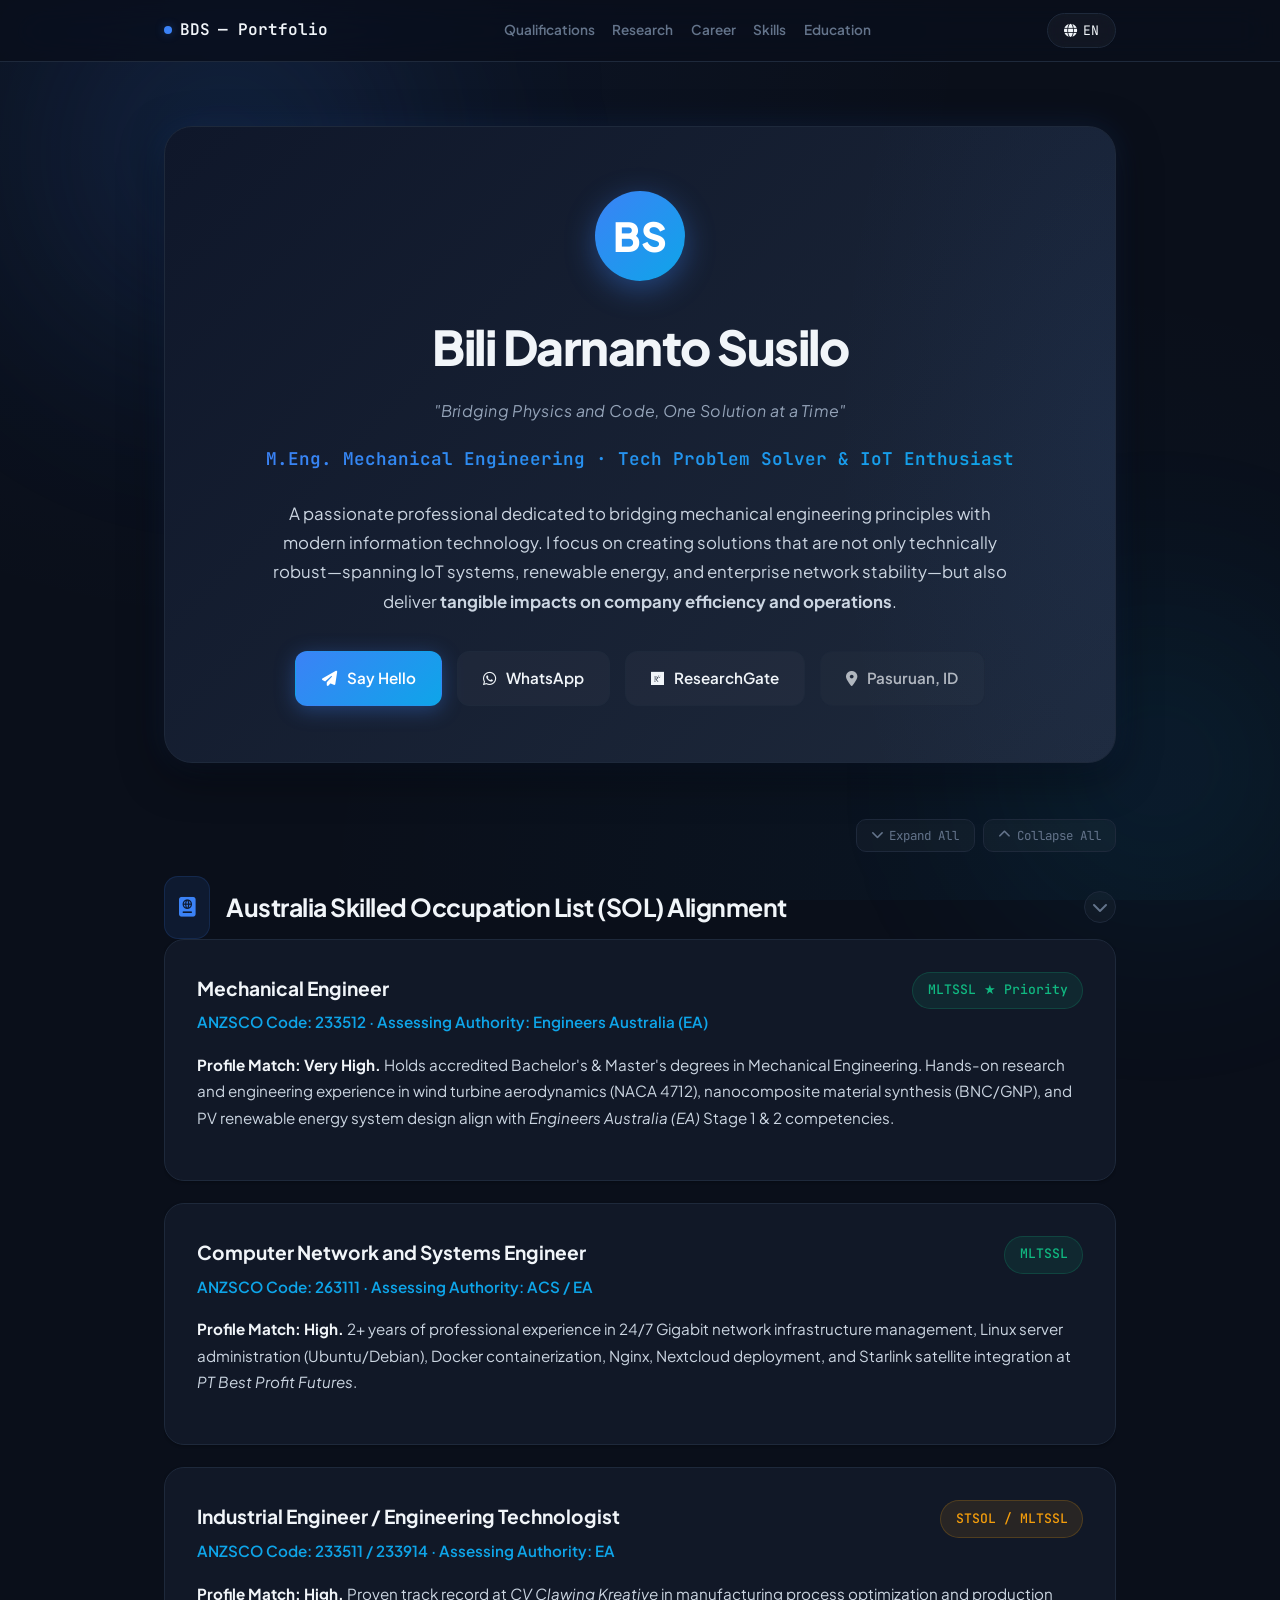
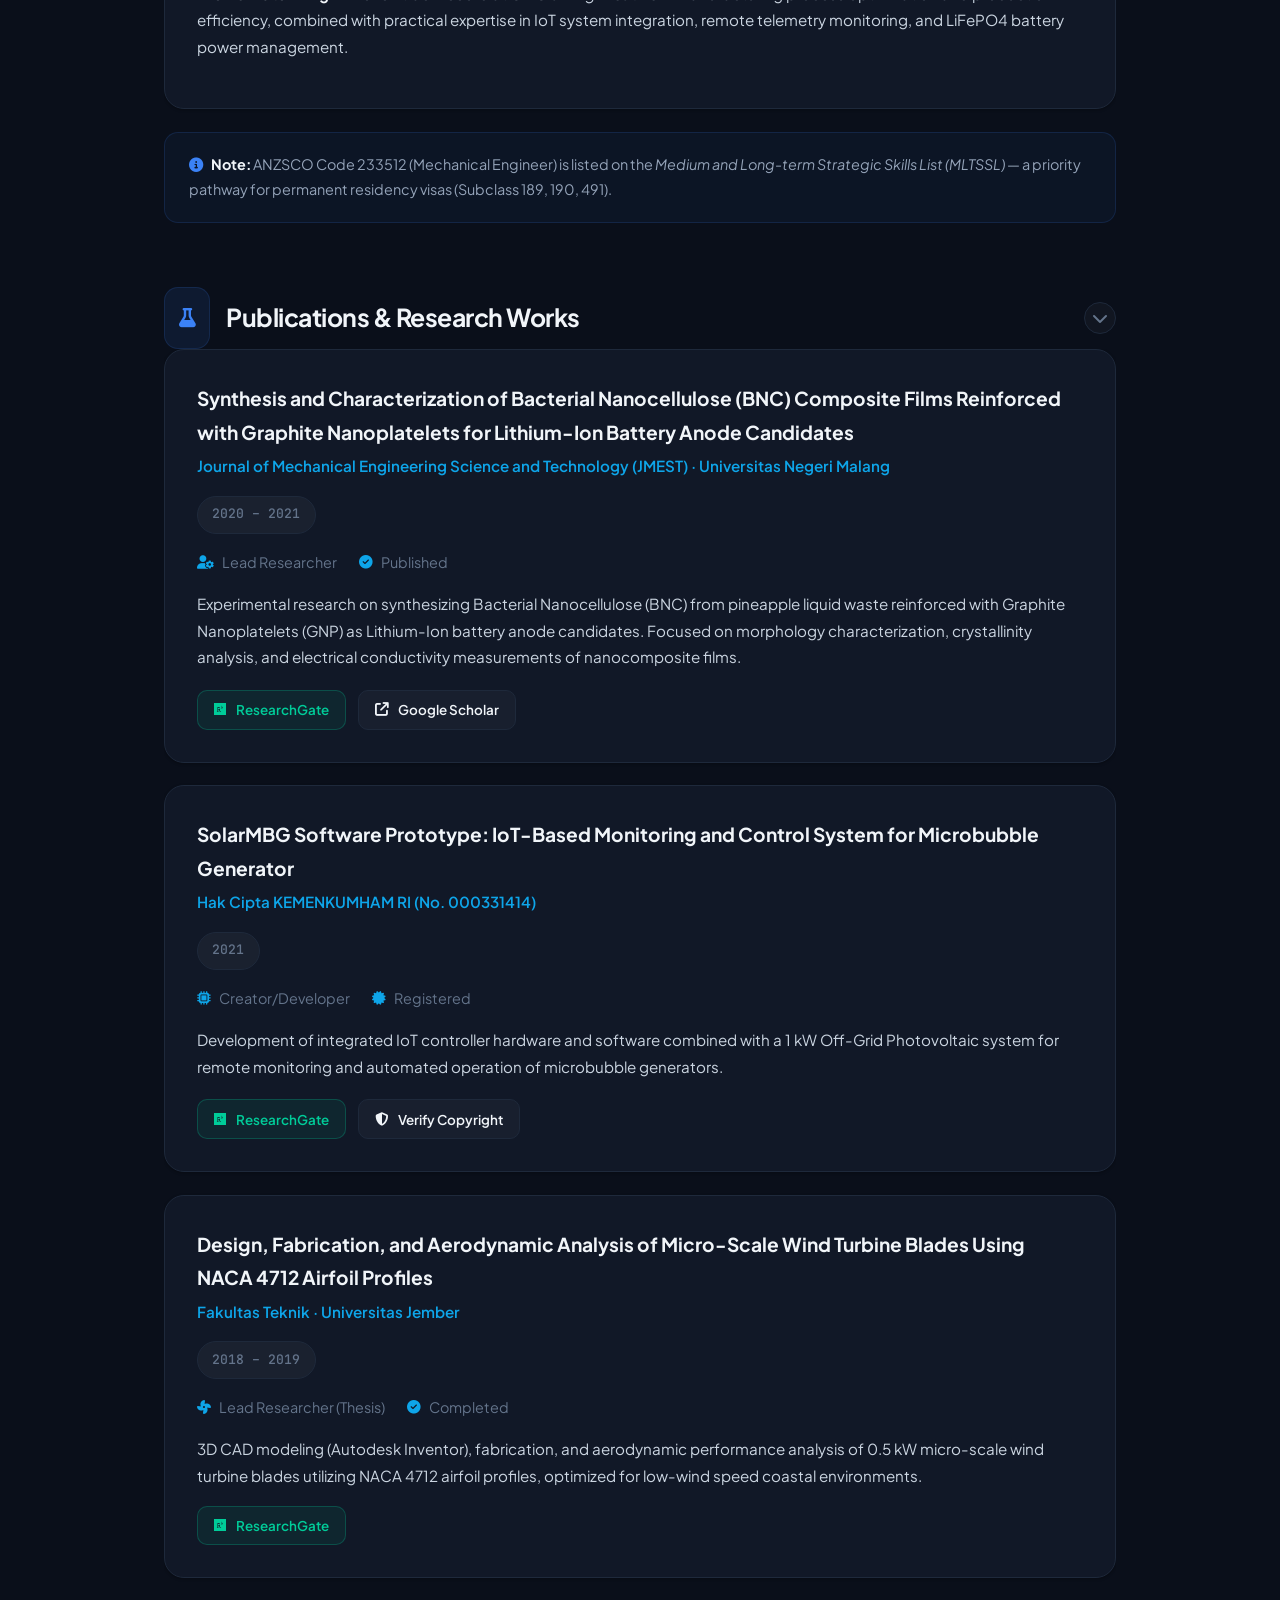
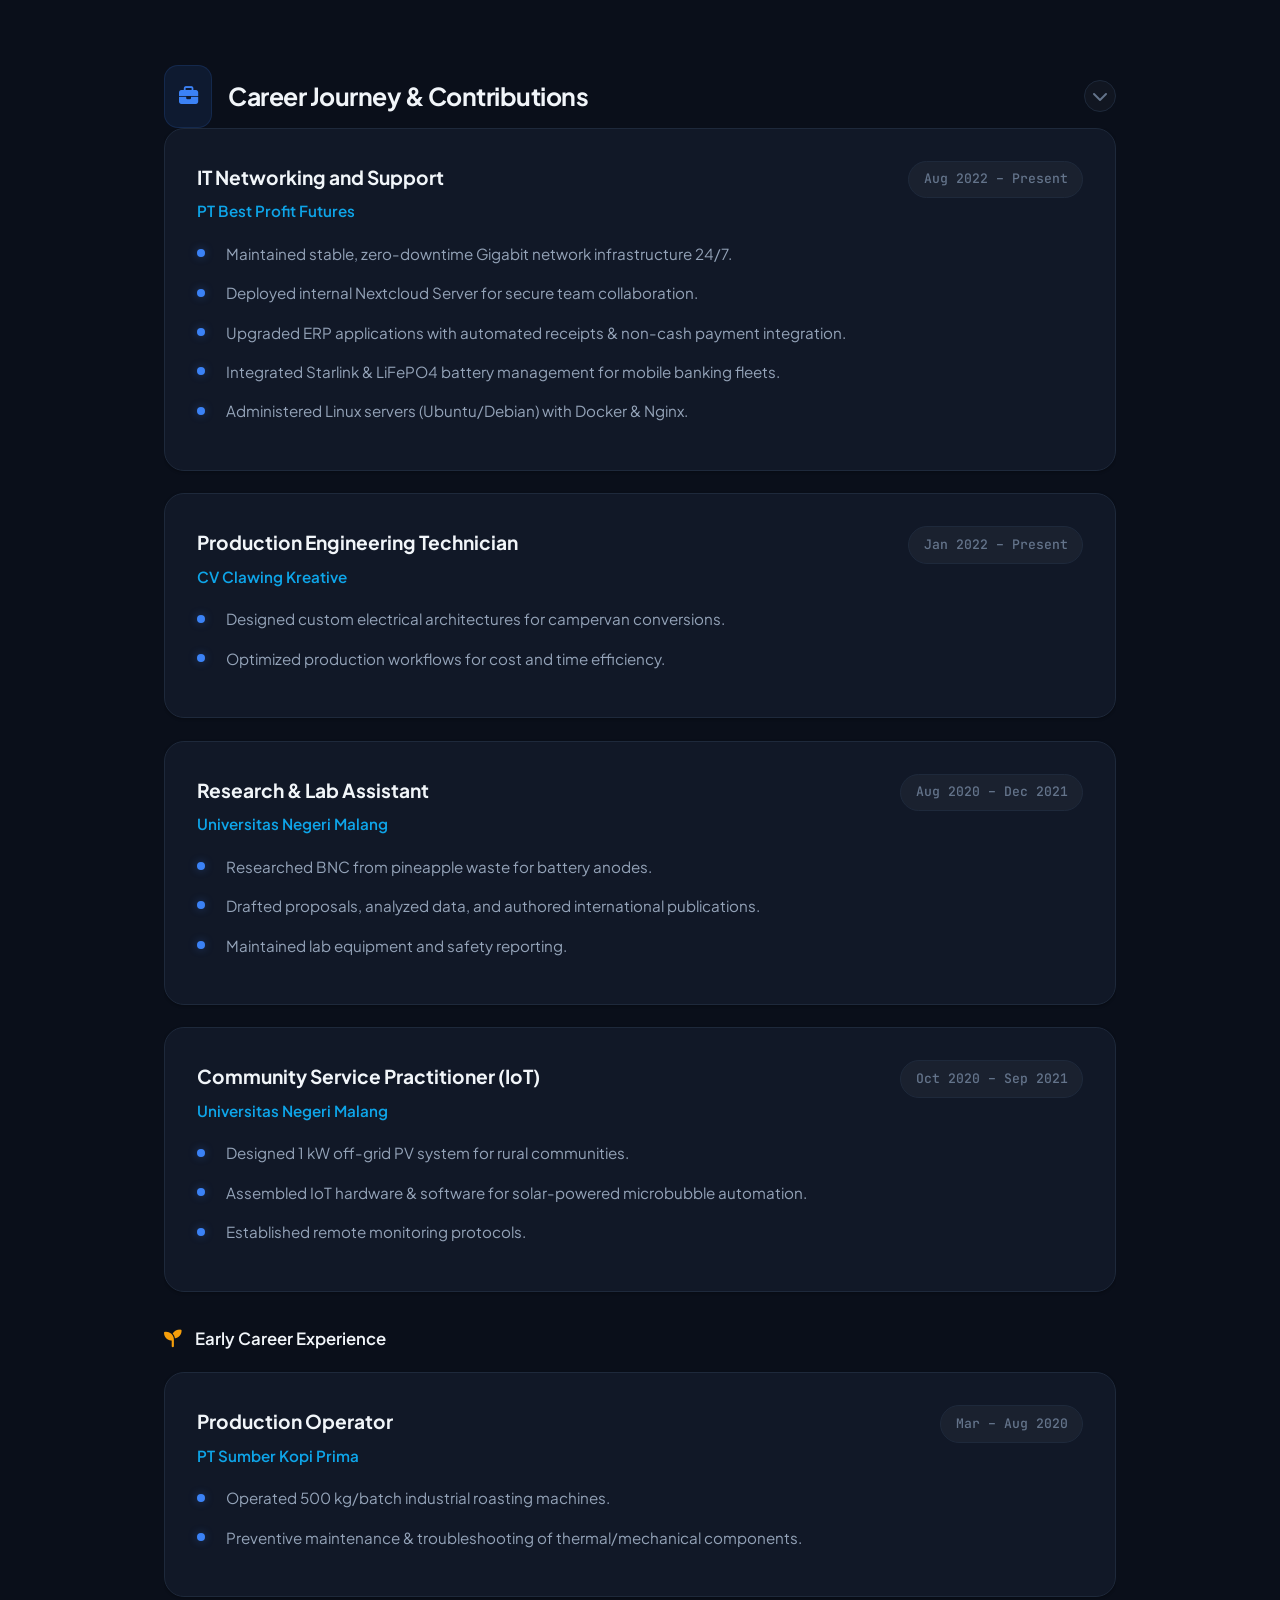
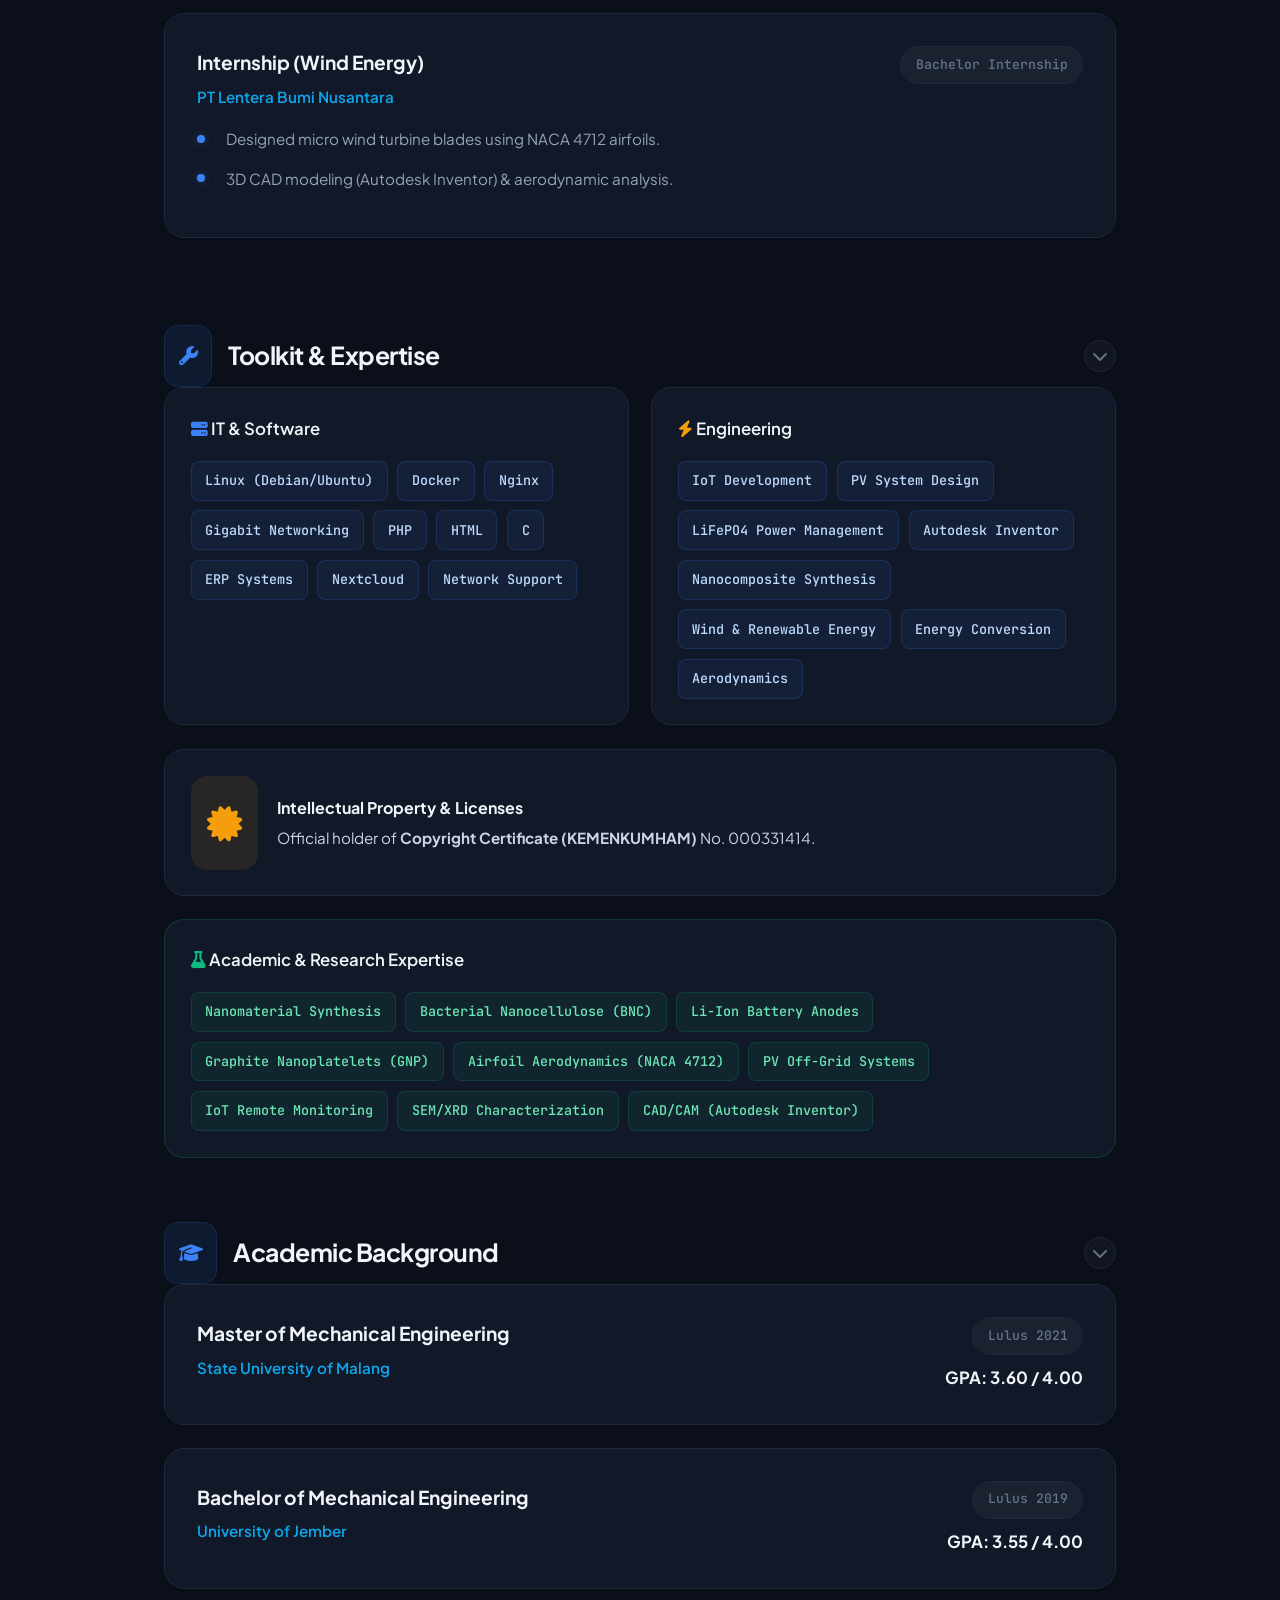
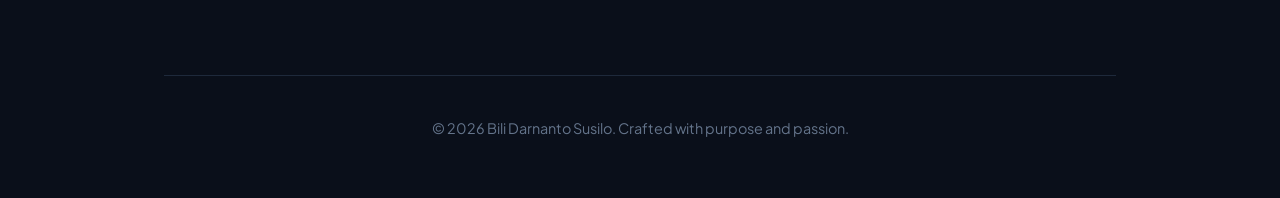
==== commit a65cdad4: "Update index.html" ====
--- a/index.html
+++ b/index.html
@@ -12,7 +12,8 @@
     <meta name="robots" content="index, follow, max-image-preview:large, max-snippet:-1, max-video-preview:-1">
     <link rel="canonical" href="https://bilidarnanto.github.io/profile/">
 
-    <!-- Verification: letakkan kode dari Search Console / Bing Webmaster di sini (hapus tanda komentar) -->
+    <!-- Verification: letakkan kode dari Search Console / Bing Webmaster di sini -->
+    <meta name="google-site-verification" content="qOh3prb1Smavfyra9wRaYZVwQyn4cc-QYFbsiTVeUkE" />
     <!-- <meta name="google-site-verification" content="ISI_KODE_DARI_GOOGLE_SEARCH_CONSOLE"> -->
     <!-- <meta name="msvalidate.01" content="ISI_KODE_DARI_BING_WEBMASTER_TOOLS"> -->
 
@@ -655,4 +656,4 @@
 
     <script src="assets/js/main.js"></script>
 </body>
-</html>+</html>
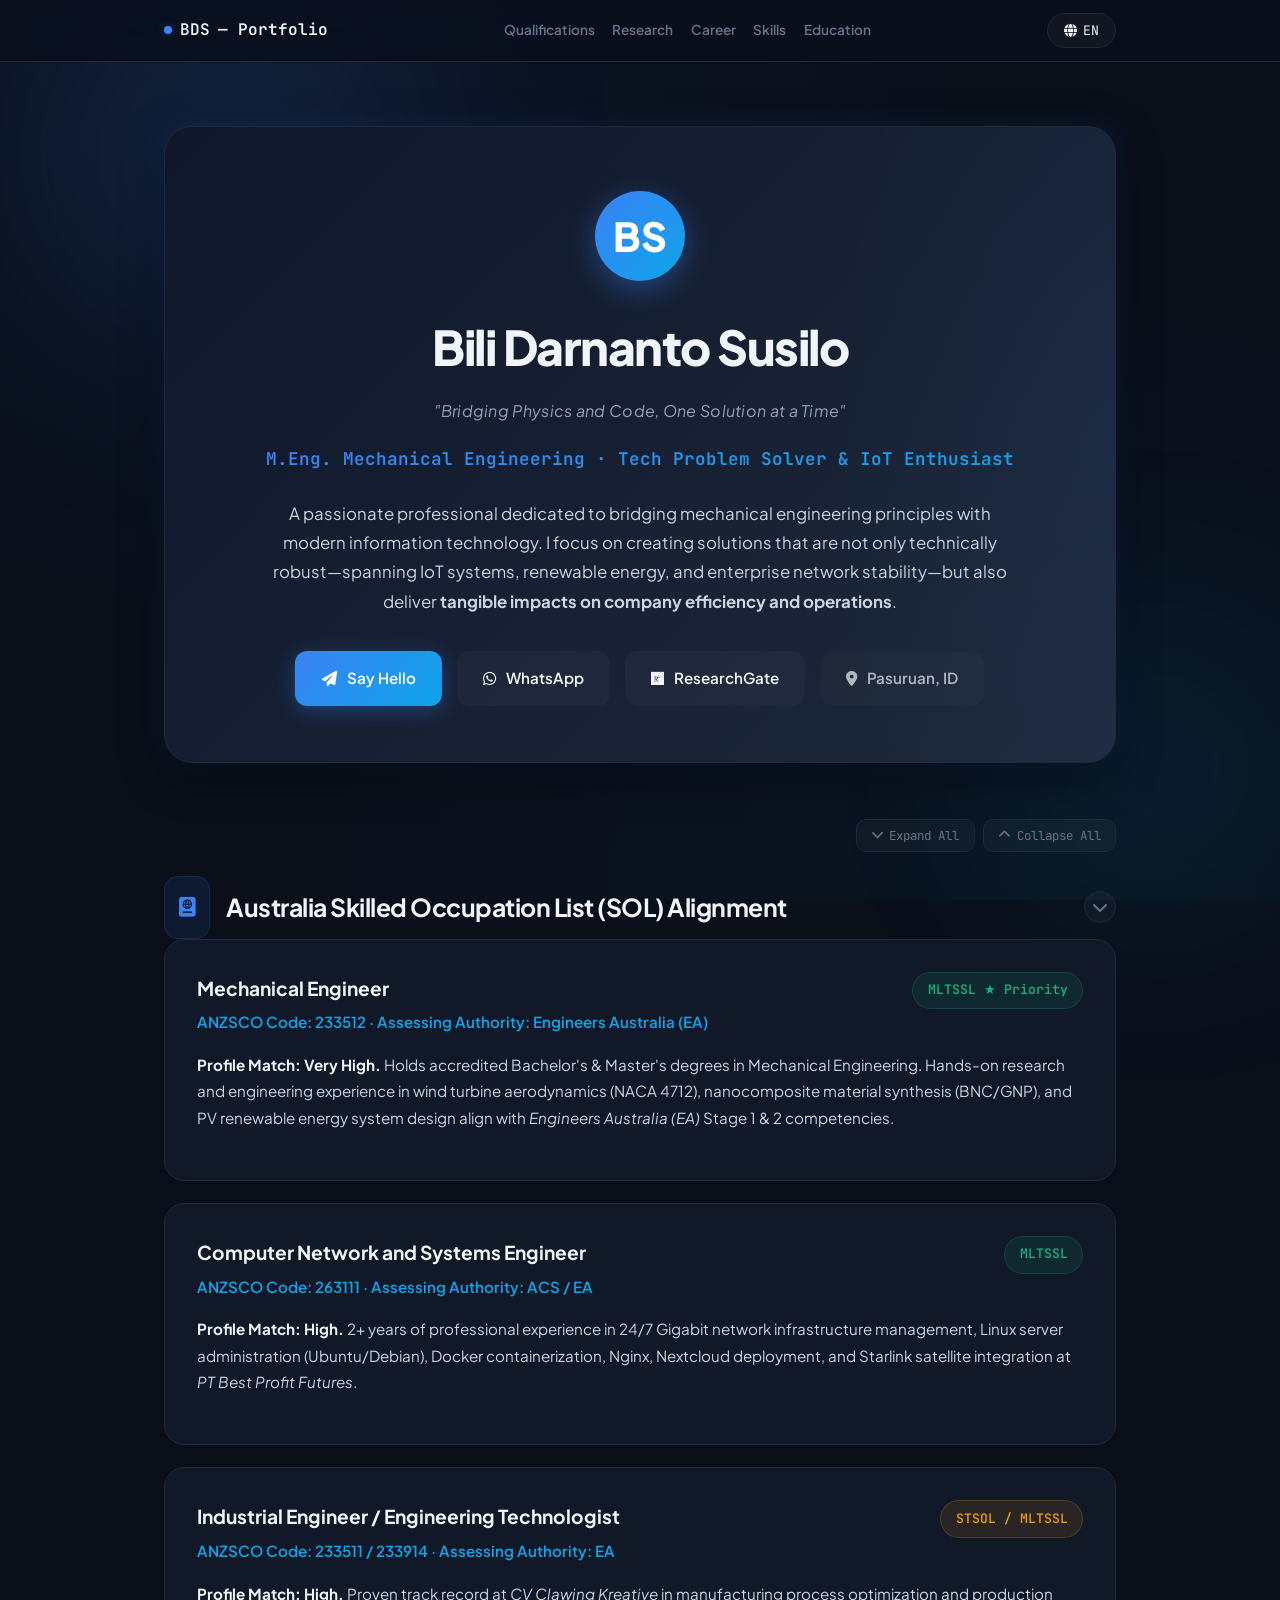
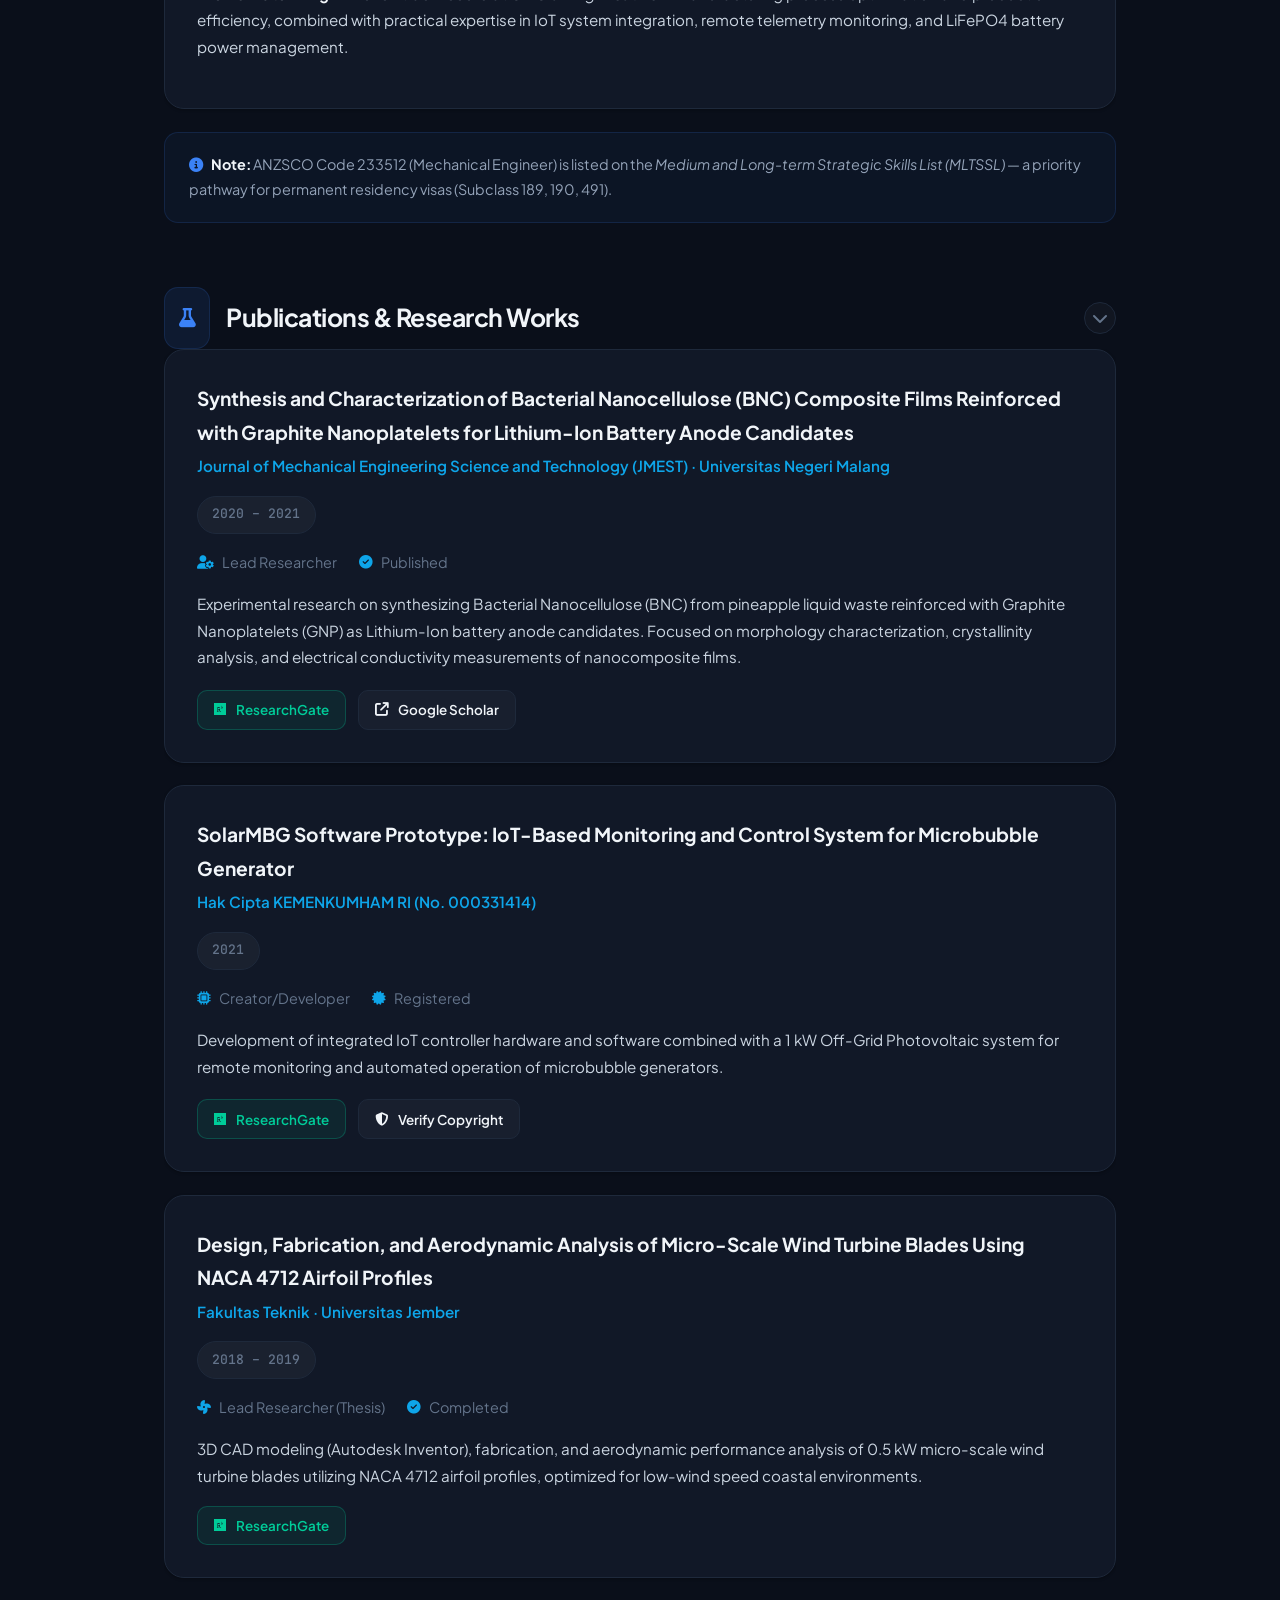
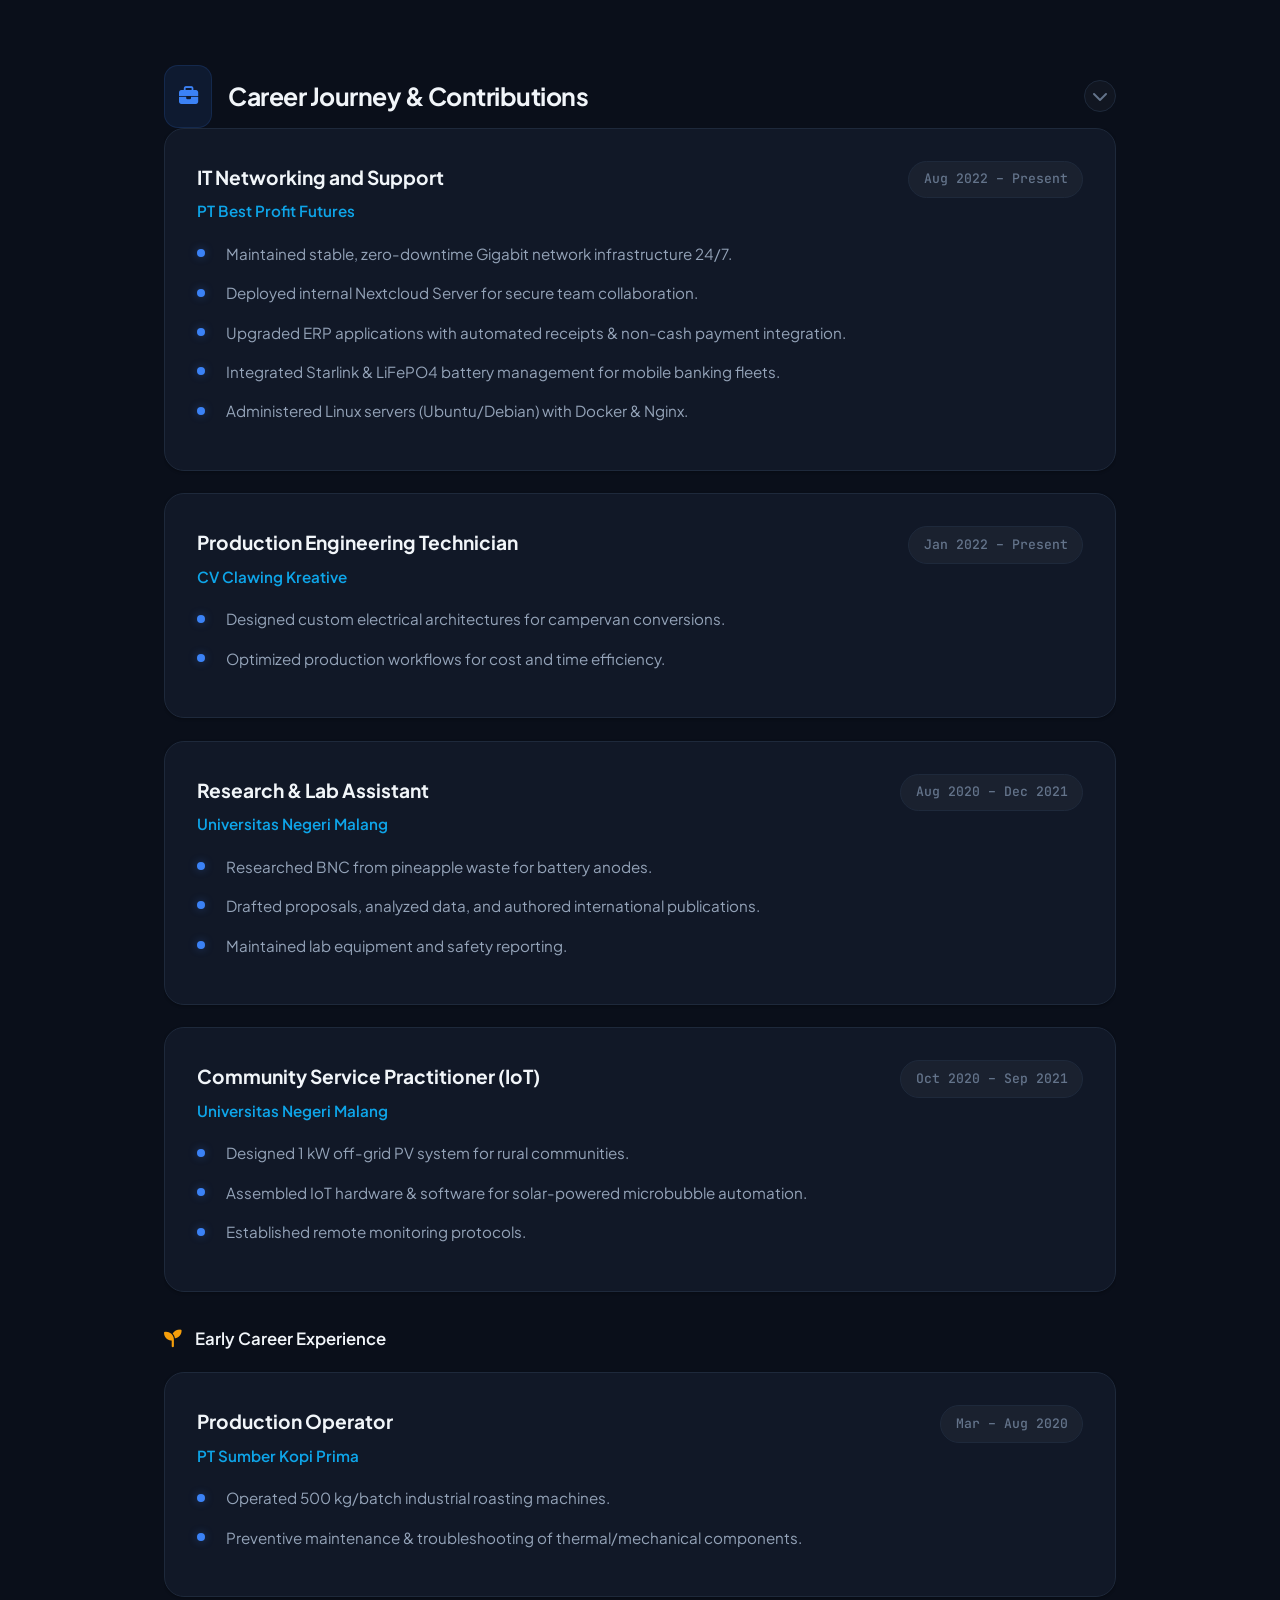
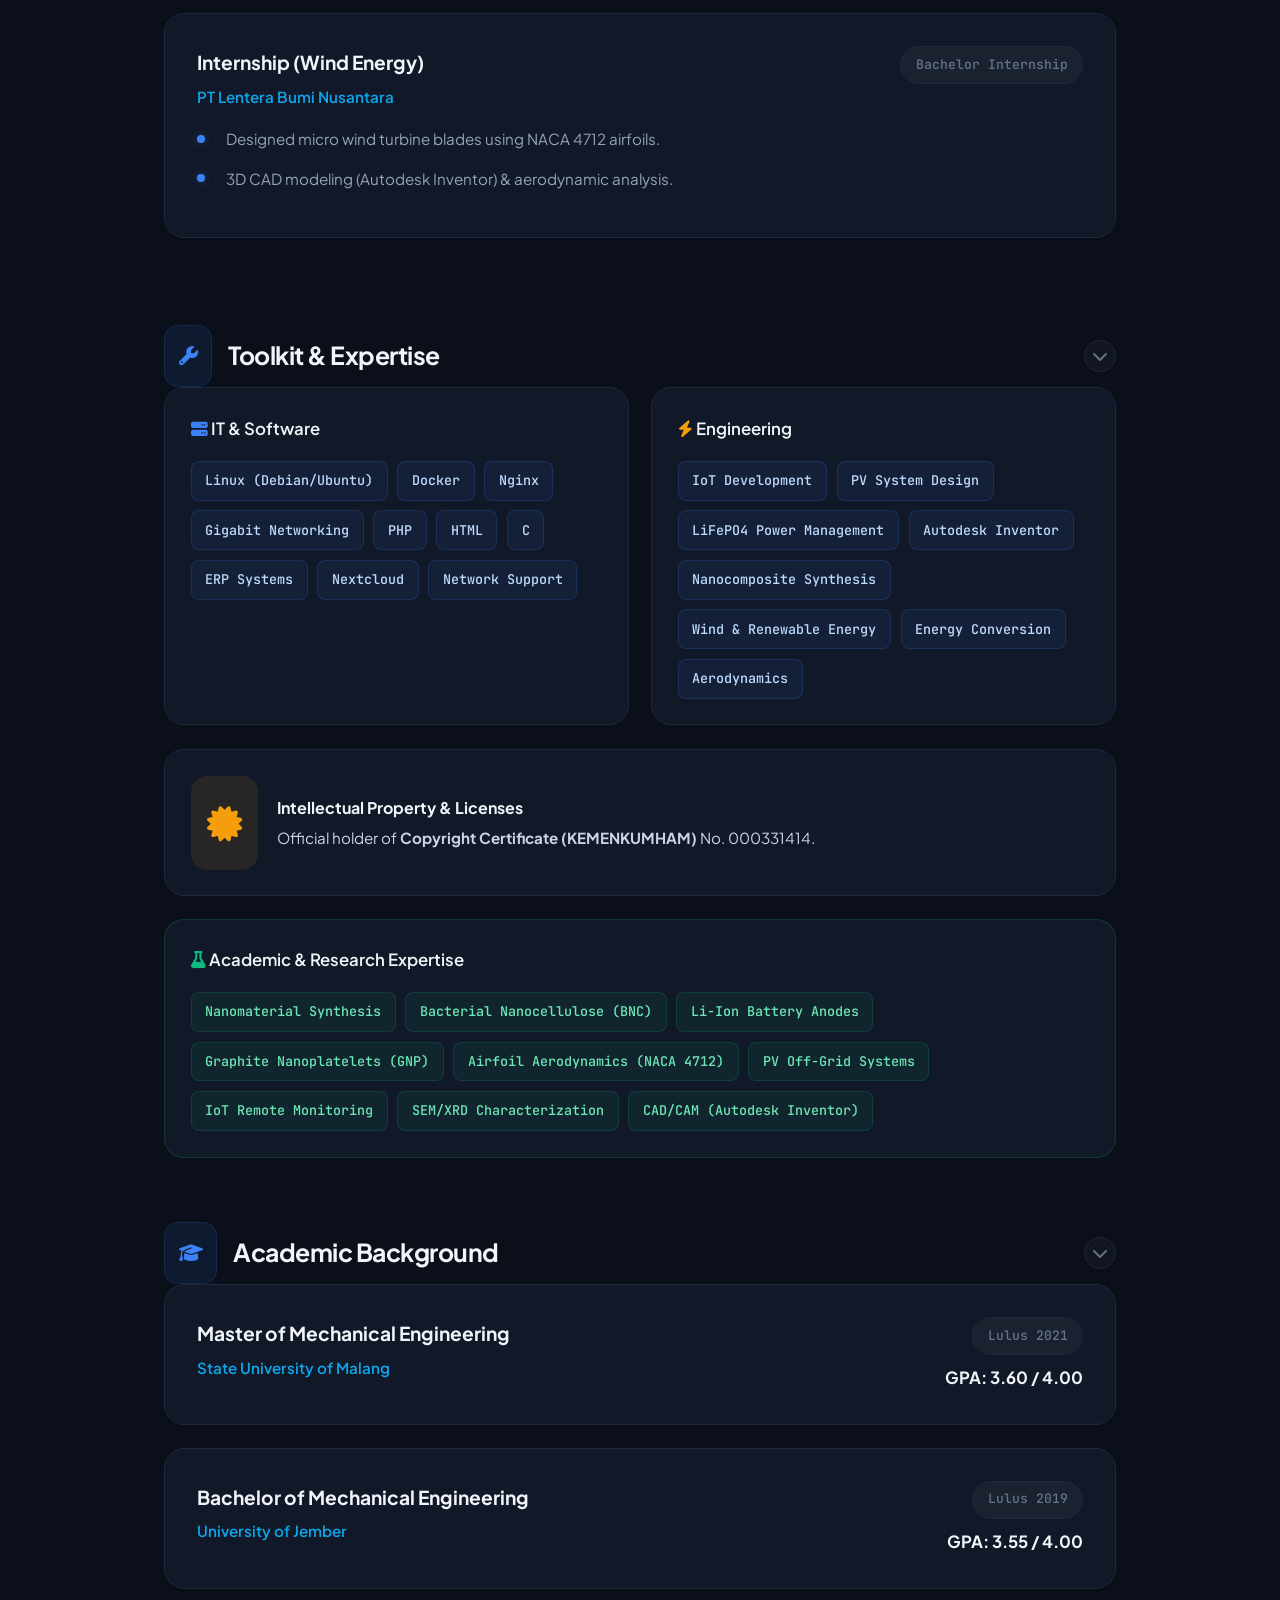
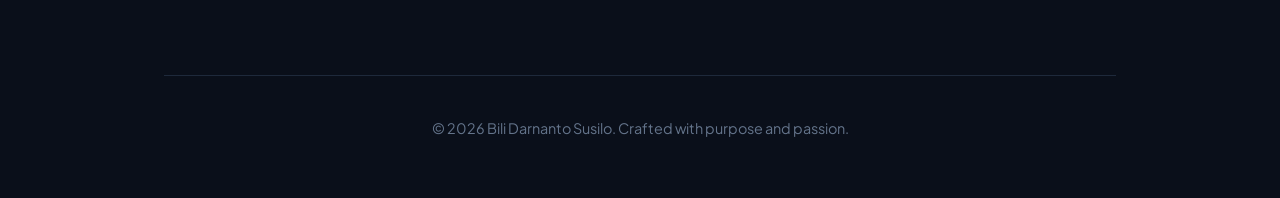
==== commit 4a3b2aa6: "Fix: Keep a single google-site-verification tag in the source The real Search Console token was adde" ====
--- a/index.html
+++ b/index.html
@@ -12,9 +12,9 @@
     <meta name="robots" content="index, follow, max-image-preview:large, max-snippet:-1, max-video-preview:-1">
     <link rel="canonical" href="https://bilidarnanto.github.io/profile/">
 
-    <!-- Verification: letakkan kode dari Search Console / Bing Webmaster di sini -->
+    <!-- Verification: Google Search Console (keep exactly one tag per provider) -->
     <meta name="google-site-verification" content="qOh3prb1Smavfyra9wRaYZVwQyn4cc-QYFbsiTVeUkE" />
-    <!-- <meta name="google-site-verification" content="ISI_KODE_DARI_GOOGLE_SEARCH_CONSOLE"> -->
+    <!-- Bing Webmaster Tools: uncomment and fill in when needed -->
     <!-- <meta name="msvalidate.01" content="ISI_KODE_DARI_BING_WEBMASTER_TOOLS"> -->
 
     <!-- Favicon -->
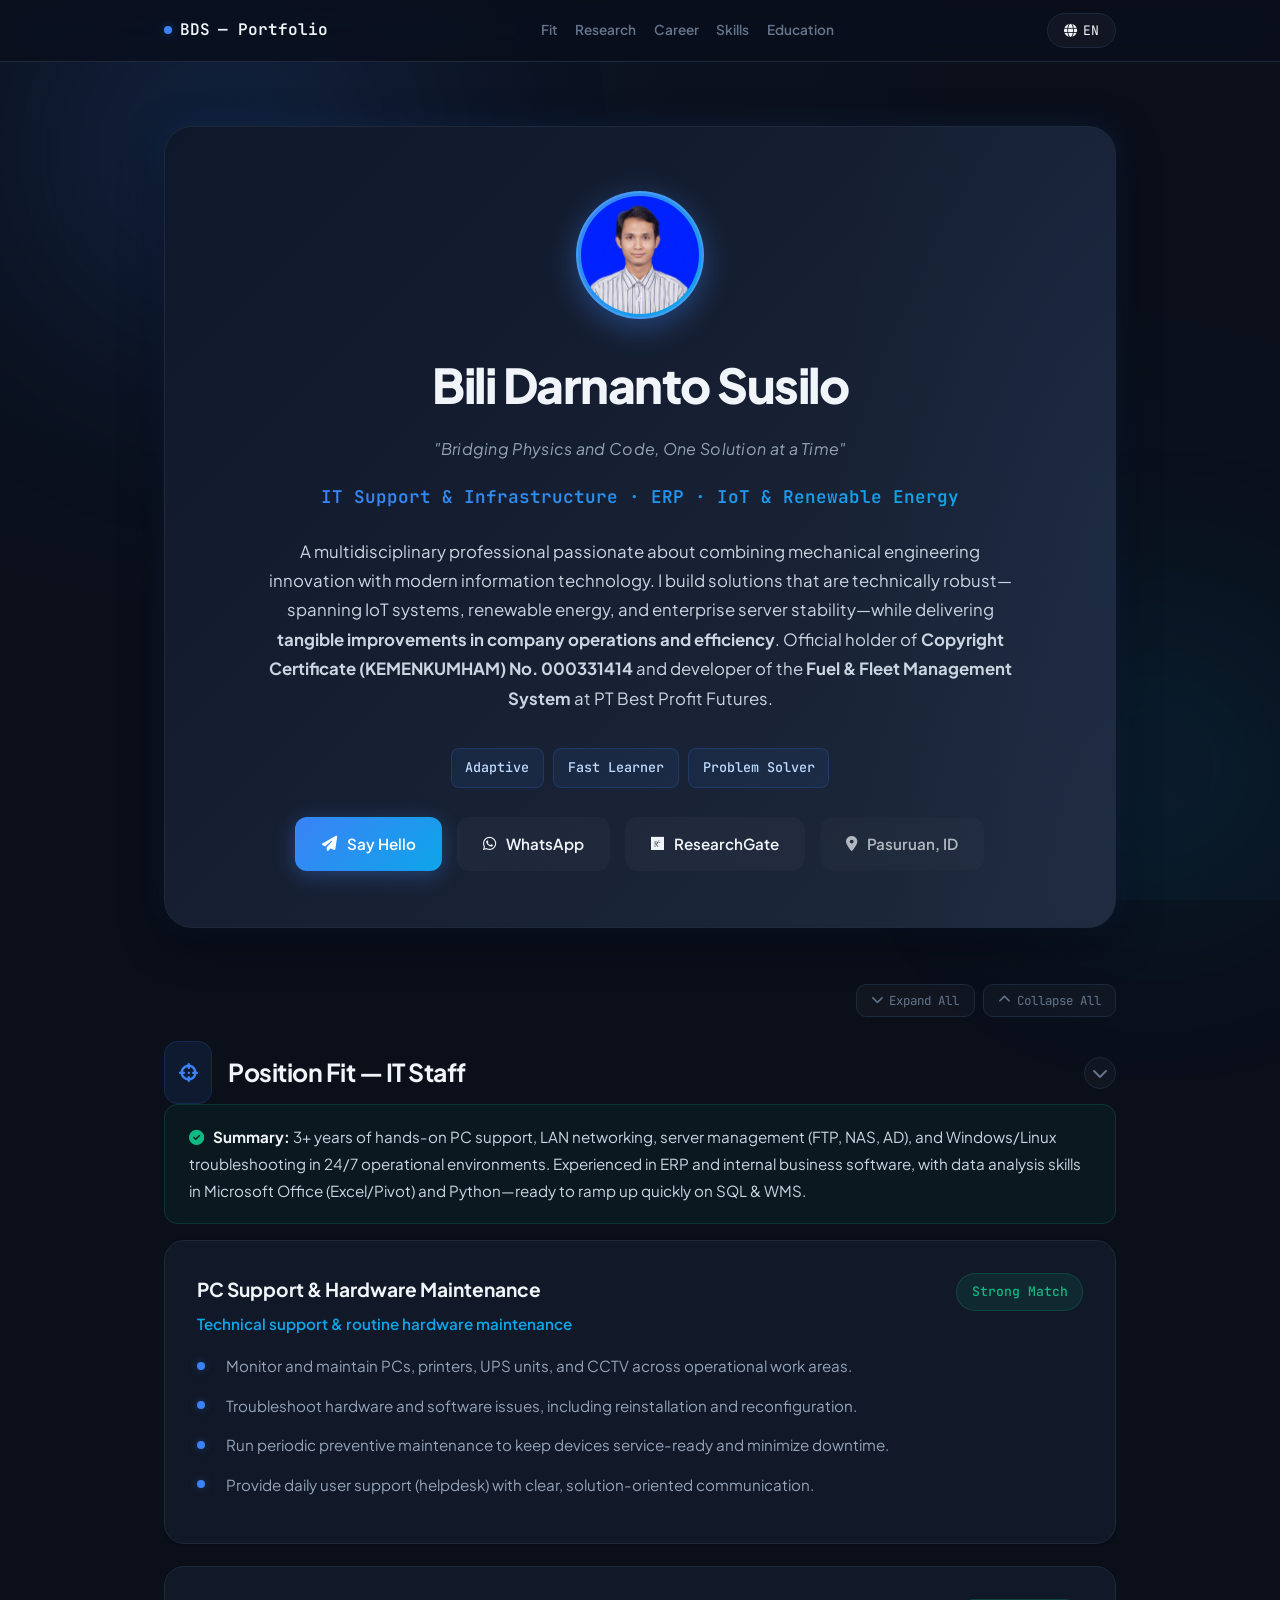
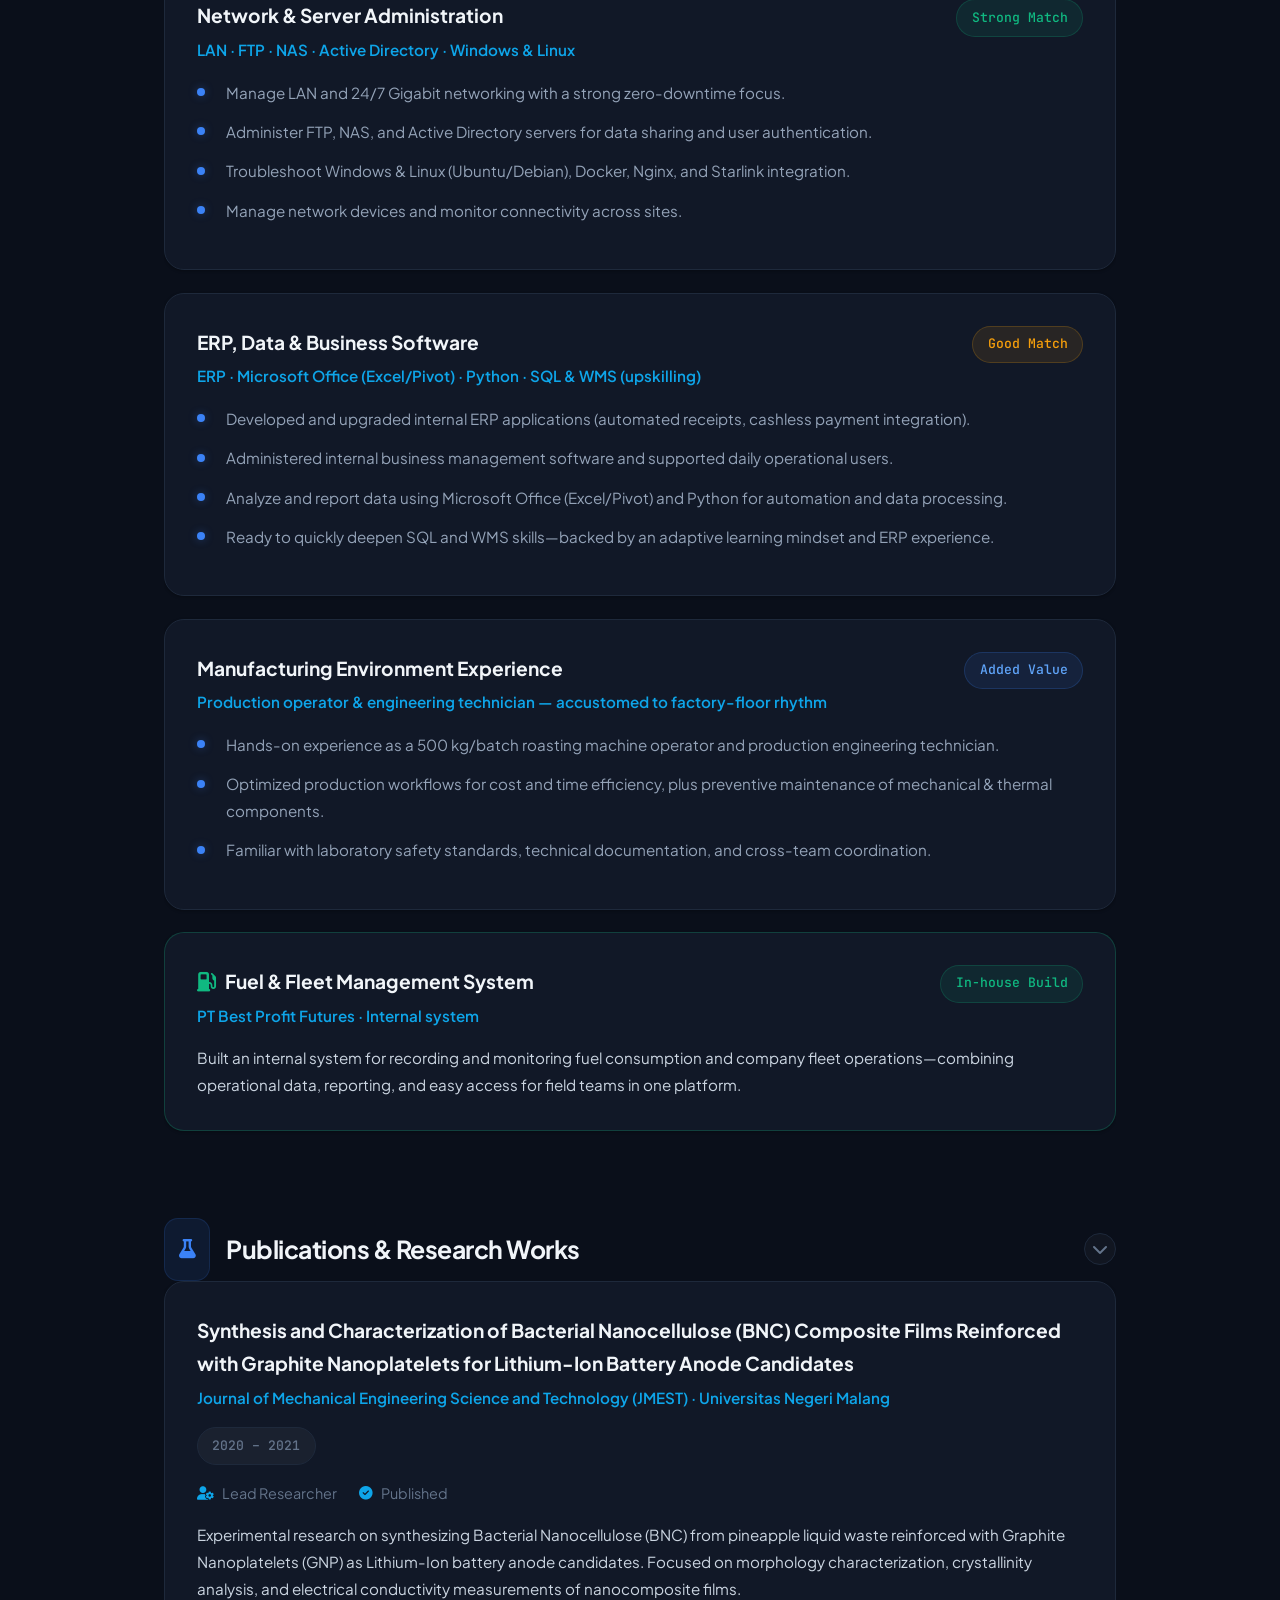
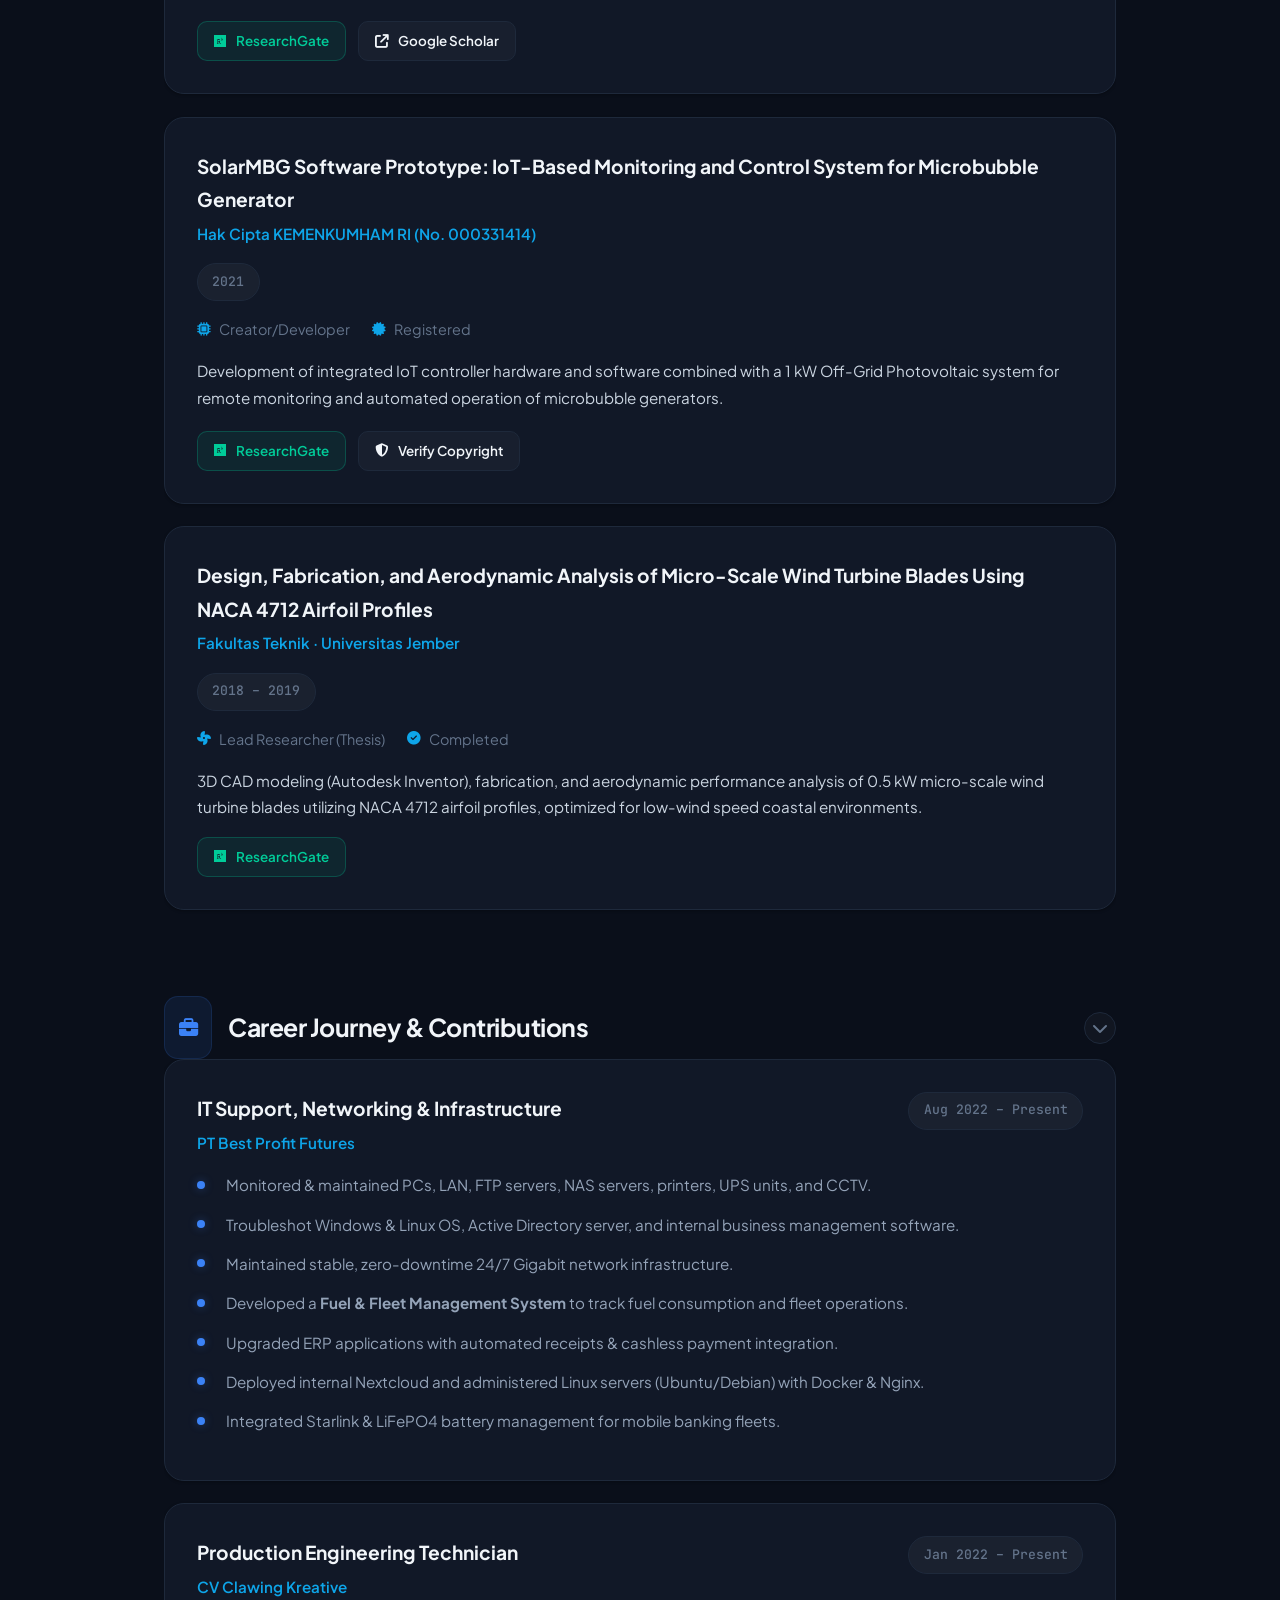
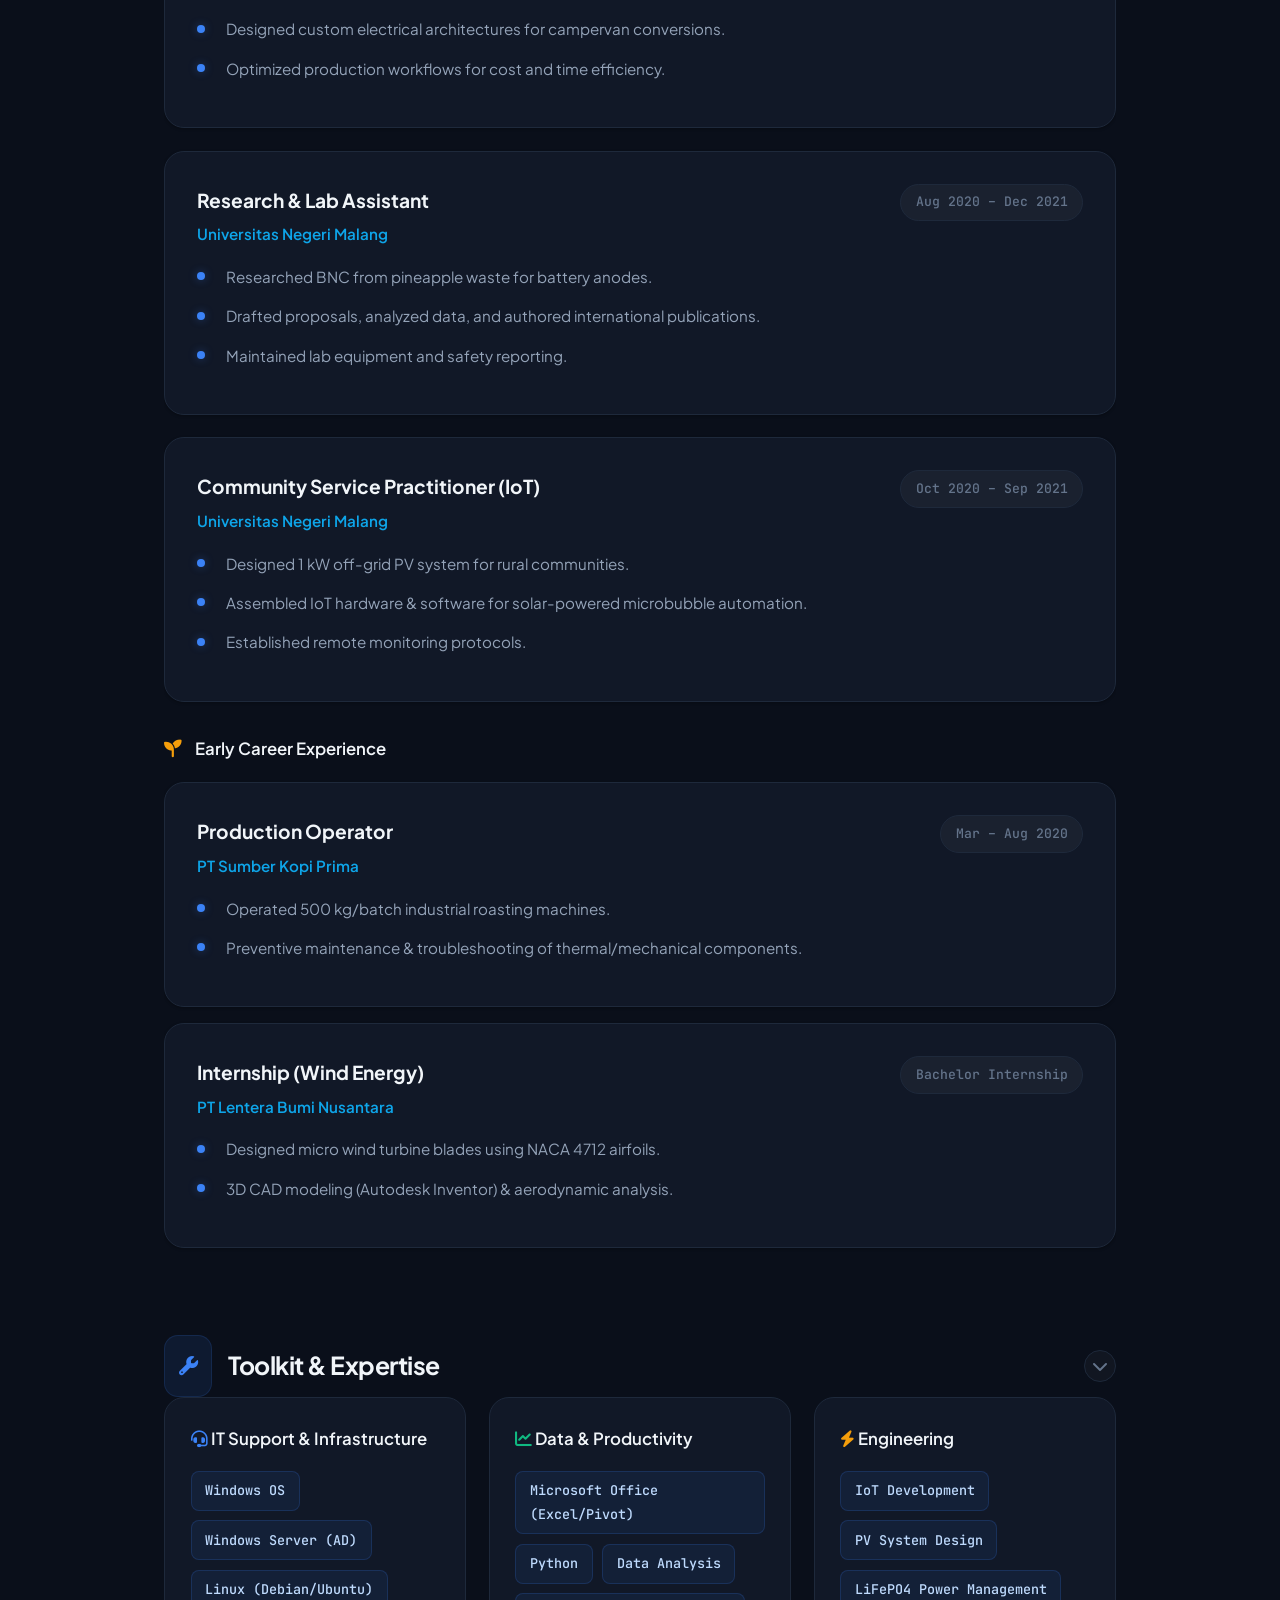
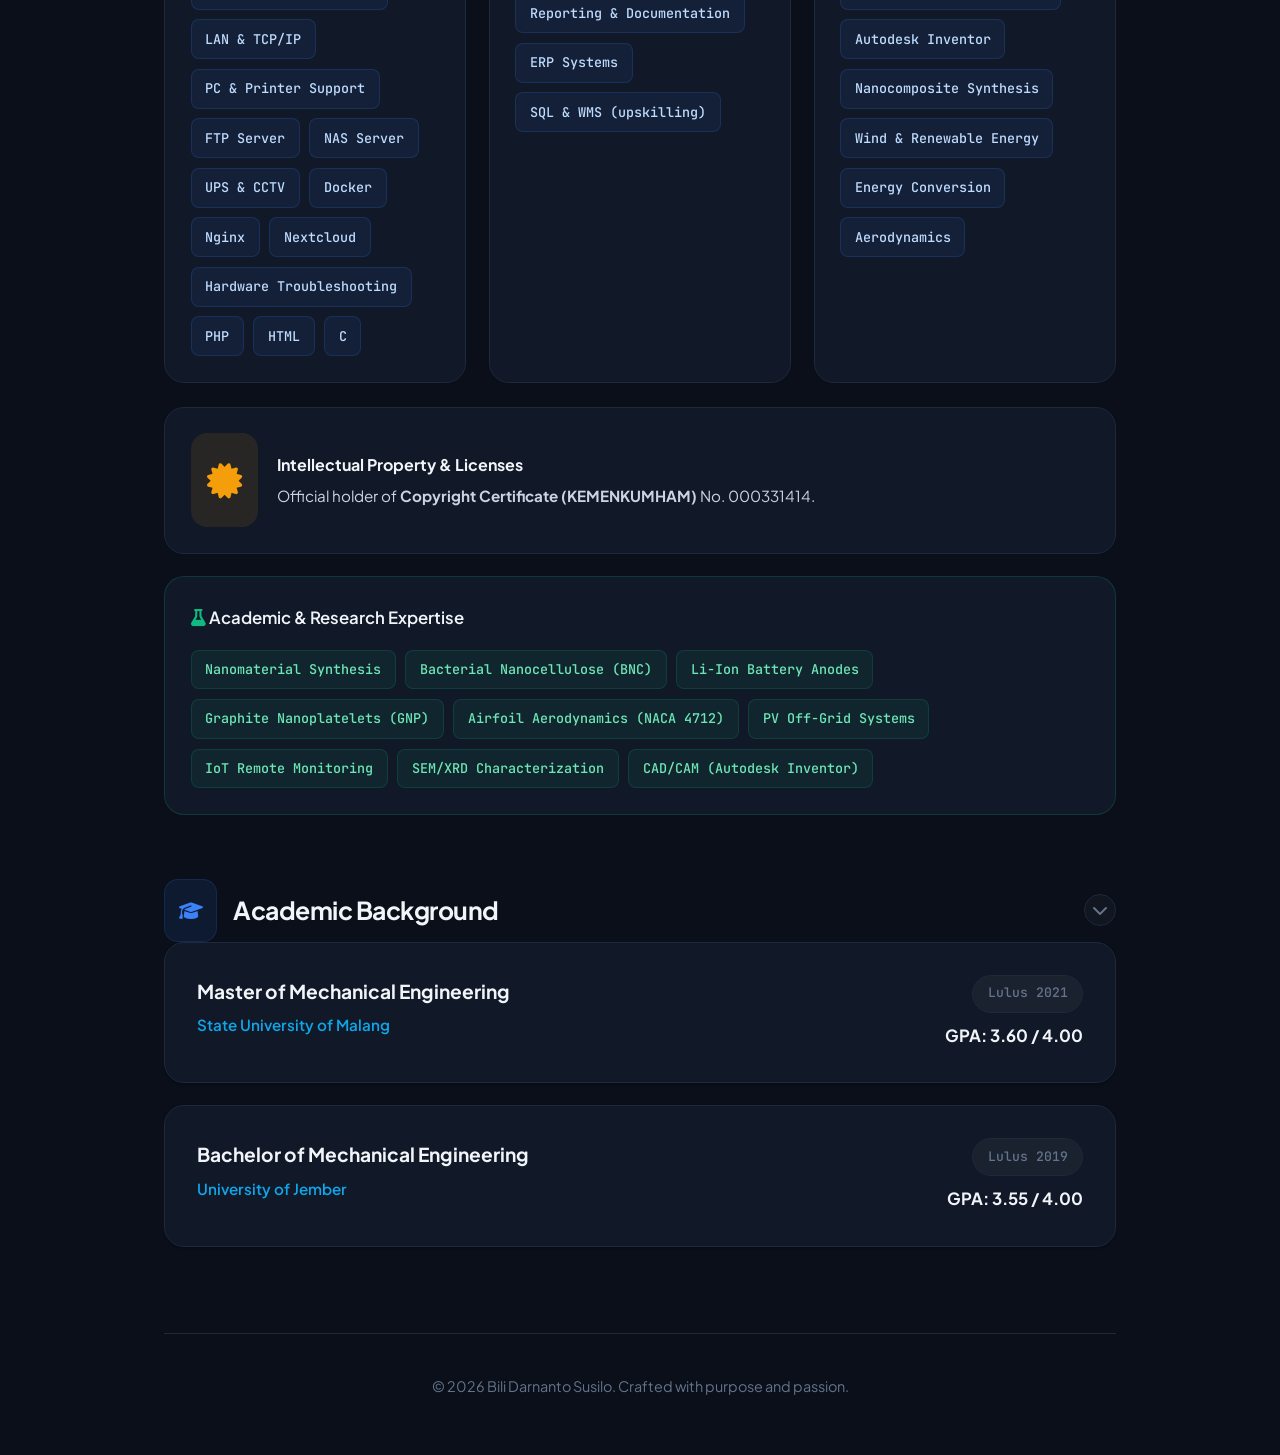
==== commit a29edf03: "Tailor portfolio for IT Staff role: fit section, profile photo, ERP & infra experience" ====
--- a/index.html
+++ b/index.html
@@ -6,8 +6,8 @@
     <meta name="theme-color" content="#0a0f1a">
 
     <!-- ===== Primary SEO ===== -->
-    <title>Bili Darnanto Susilo | Mechanical Engineer · IoT & Renewables</title>
-    <meta name="description" content="Portfolio & riset Bili Darnanto Susilo (M.T. Teknik Mesin): Engineers Australia ANZSCO 233512, IoT &amp; energi terbarukan, publikasi BNC/GNP dan NACA 4712.">
+    <title>Bili Darnanto Susilo | IT Support · ERP · IoT &amp; Renewables</title>
+    <meta name="description" content="Portofolio Bili Darnanto Susilo — IT Support &amp; Infrastructure: PC/LAN/server, Windows &amp; Linux, Server AD, ERP, pelaporan data, IoT &amp; energi terbarukan. Pemegang Hak Cipta KEMENKUMHAM No. 000331414.">
     <meta name="author" content="Bili Darnanto Susilo">
     <meta name="robots" content="index, follow, max-image-preview:large, max-snippet:-1, max-video-preview:-1">
     <link rel="canonical" href="https://bilidarnanto.github.io/profile/">
@@ -24,8 +24,8 @@
     <!-- Open Graph / Social -->
     <meta property="og:site_name" content="Bili Darnanto Susilo">
     <meta property="og:type" content="profile">
-    <meta property="og:title" content="Bili Darnanto Susilo | Mechanical Engineer, IoT &amp; Renewable Energy">
-    <meta property="og:description" content="Magister Teknik Mesin · Engineers Australia (ANZSCO 233512) · IoT, PLTS &amp; energi terbarukan · Publikasi BNC/GNP &amp; NACA 4712.">
+    <meta property="og:title" content="Bili Darnanto Susilo | IT Support, ERP &amp; Infrastructure">
+    <meta property="og:description" content="IT Support &amp; Infrastructure · PC/LAN/Server, Windows &amp; Linux, Server AD, ERP · Fuel &amp; Fleet Management System · IoT &amp; energi terbarukan.">
     <meta property="og:url" content="https://bilidarnanto.github.io/profile/">
     <meta property="og:locale" content="id_ID">
     <meta property="og:locale:alternate" content="en_US">
@@ -33,16 +33,16 @@
     <meta property="og:image:type" content="image/png">
     <meta property="og:image:width" content="1200">
     <meta property="og:image:height" content="630">
-    <meta property="og:image:alt" content="Bili Darnanto Susilo — Mechanical Engineer, IoT &amp; Renewable Energy">
+    <meta property="og:image:alt" content="Bili Darnanto Susilo — IT Support, ERP &amp; Infrastructure">
     <meta property="profile:first_name" content="Bili Darnanto">
     <meta property="profile:last_name" content="Susilo">
 
     <!-- Twitter Card -->
     <meta name="twitter:card" content="summary_large_image">
-    <meta name="twitter:title" content="Bili Darnanto Susilo | Mechanical Engineer, IoT &amp; Renewable Energy">
-    <meta name="twitter:description" content="Magister Teknik Mesin · Engineers Australia ANZSCO 233512 · IoT, PLTS &amp; energi terbarukan">
+    <meta name="twitter:title" content="Bili Darnanto Susilo | IT Support, ERP &amp; Infrastructure">
+    <meta name="twitter:description" content="IT Support &amp; Infrastructure · PC/LAN/Server · Windows &amp; Linux · ERP · IoT &amp; energi terbarukan">
     <meta name="twitter:image" content="https://bilidarnanto.github.io/profile/assets/img/og-image.png">
-    <meta name="twitter:image:alt" content="Bili Darnanto Susilo — Mechanical Engineer, IoT &amp; Renewable Energy">
+    <meta name="twitter:image:alt" content="Bili Darnanto Susilo — IT Support, ERP &amp; Infrastructure">
 
     <link rel="preconnect" href="https://fonts.googleapis.com">
     <link rel="preconnect" href="https://fonts.gstatic.com" crossorigin>
@@ -62,8 +62,8 @@
                 "givenName": "Bili Darnanto",
                 "familyName": "Susilo",
                 "honorificSuffix": "M.T.",
-                "jobTitle": "Mechanical Engineer · IT, IoT & Renewable Energy Problem Solver",
-                "description": "Magister Teknik Mesin yang memadukan rekayasa teknik mesin dengan IT, IoT, dan energi terbarukan.",
+                "jobTitle": "IT Support & Infrastructure · ERP · IoT & Renewable Energy Problem Solver",
+                "description": "Profesional interdisipliner yang memadukan rekayasa teknik mesin dengan IT support, infrastruktur jaringan, ERP, dan energi terbarukan.",
                 "email": "mailto:bilidarnanto@hotmail.com",
                 "telephone": "+6285334398681",
                 "url": "https://bilidarnanto.github.io/profile/",
@@ -84,22 +84,26 @@
                 ],
                 "knowsLanguage": ["id", "en"],
                 "knowsAbout": [
-                    "Mechanical Engineering",
-                    "Aerodynamics",
-                    "Wind Turbine Design",
-                    "NACA 4712 Airfoil",
-                    "Nanocomposite Materials",
-                    "Bacterial Nanocellulose (BNC)",
-                    "Graphite Nanoplatelets (GNP)",
-                    "Lithium-Ion Battery Anodes",
-                    "Photovoltaic (PLTS) System Design",
+                    "IT Support",
+                    "PC and Peripheral Maintenance",
+                    "Windows and Linux Troubleshooting",
+                    "Windows Server & Active Directory",
+                    "LAN and Network Administration",
+                    "FTP and NAS Server Management",
+                    "CCTV and UPS Maintenance",
+                    "ERP Systems",
+                    "Business Software Management",
+                    "Data Reporting (Microsoft Excel/Pivot)",
+                    "Python",
                     "IoT Monitoring and Control",
-                    "LiFePO4 Battery Management",
                     "Linux Server Administration",
                     "Docker",
                     "Nginx",
-                    "Enterprise Gigabit Networking",
-                    "Computer Network and Systems Engineering"
+                    "Photovoltaic (PLTS) System Design",
+                    "LiFePO4 Battery Management",
+                    "Mechanical Engineering",
+                    "Aerodynamics",
+                    "Nanocomposite Materials"
                 ],
                 "sameAs": [
                     "https://www.researchgate.net/profile/Bili-Susilo",
@@ -110,8 +114,8 @@
                 "@type": "ProfilePage",
                 "@id": "https://bilidarnanto.github.io/profile/#webpage",
                 "url": "https://bilidarnanto.github.io/profile/",
-                "name": "Bili Darnanto Susilo | Mechanical Engineer, IoT & Renewable Energy",
-                "description": "Portfolio & riset Bili Darnanto Susilo (M.T. Teknik Mesin): Engineers Australia ANZSCO 233512, IoT & energi terbarukan, publikasi BNC/GNP dan NACA 4712.",
+                "name": "Bili Darnanto Susilo | IT Support, ERP & Infrastructure",
+                "description": "Portofolio Bili Darnanto Susilo (M.T. Teknik Mesin): IT support & infrastruktur, PC/LAN/server, Windows & Linux, ERP, Fuel & Fleet Management System, IoT & energi terbarukan. Pemegang Hak Cipta KEMENKUMHAM No. 000331414.",
                 "inLanguage": "id",
                 "isPartOf": {
                     "@type": "WebSite",
@@ -197,7 +201,7 @@
                 <span class="dot"></span> BDS<span lang="id" class="lang-id"> — Portfolio</span><span lang="en" class="lang-en"> — Portfolio</span>
             </div>
             <nav class="nav-links" aria-label="Bagian halaman / Page sections">
-                <a href="#sol"><span lang="id" class="lang-id">Kualifikasi</span><span lang="en" class="lang-en">Qualifications</span></a>
+                <a href="#fit"><span lang="id" class="lang-id">Kualifikasi</span><span lang="en" class="lang-en">Fit</span></a>
                 <a href="#research"><span lang="id" class="lang-id">Riset</span><span lang="en" class="lang-en">Research</span></a>
                 <a href="#experience"><span lang="id" class="lang-id">Karier</span><span lang="en" class="lang-en">Career</span></a>
                 <a href="#skills"><span lang="id" class="lang-id">Keahlian</span><span lang="en" class="lang-en">Skills</span></a>
@@ -216,17 +220,24 @@
 
         <!-- HERO SECTION -->
         <header class="hero">
-            <div class="hero-avatar">BS</div>
+            <div class="hero-avatar">
+                <img src="assets/img/bili-profile.jpg" alt="Bili Darnanto Susilo" width="128" height="128" fetchpriority="high">
+            </div>
             <h1>Bili Darnanto Susilo</h1>
             <p class="motto" style="color: #94a3b8; font-style: italic; font-size: 1rem; margin-bottom: 1.2rem; letter-spacing: 0.3px; font-weight: 400; position: relative; z-index: 1;">"Bridging Physics and Code, One Solution at a Time"</p>
-            <span lang="id" class="title-badge lang-id">Magister Teknik Mesin (M.T.) · Problem Solver IT, IoT & Renewable Energy</span>
-            <span lang="en" class="title-badge lang-en">M.Eng. Mechanical Engineering · Tech Problem Solver & IoT Enthusiast</span>
+            <span lang="id" class="title-badge lang-id">IT Support &amp; Infrastructure · ERP · IoT &amp; Renewable Energy</span>
+            <span lang="en" class="title-badge lang-en">IT Support &amp; Infrastructure · ERP · IoT &amp; Renewable Energy</span>
             <p lang="id" class="summary lang-id">
-                Seorang profesional yang antusias memadukan inovasi teknik mesin dengan teknologi informasi modern. Saya berdedikasi untuk menciptakan solusi yang tidak hanya canggih secara teknis—seperti sistem IoT, energi terbarukan, dan stabilitas jaringan server—tetapi juga memberikan <strong>dampak nyata bagi kelancaran dan efisiensi operasional perusahaan</strong>.
+                Profesional interdisipliner yang antusias memadukan inovasi teknik mesin dengan teknologi informasi modern. Saya berdedikasi untuk menciptakan solusi yang tidak hanya canggih secara teknis—seperti sistem IoT, energi terbarukan, dan stabilitas jaringan server—tetapi juga memberikan <strong>dampak nyata bagi kelancaran dan efisiensi operasional perusahaan</strong>. Pemegang resmi <strong>Surat Pencatatan Ciptaan (KEMENKUMHAM) No. 000331414</strong>, dan pengembang <strong>Fuel &amp; Fleet Management System</strong> di PT Best Profit Futures.
             </p>
             <p lang="en" class="summary lang-en">
-                A passionate professional dedicated to bridging mechanical engineering principles with modern information technology. I focus on creating solutions that are not only technically robust—spanning IoT systems, renewable energy, and enterprise network stability—but also deliver <strong>tangible impacts on company efficiency and operations</strong>.
+                A multidisciplinary professional passionate about combining mechanical engineering innovation with modern information technology. I build solutions that are technically robust—spanning IoT systems, renewable energy, and enterprise server stability—while delivering <strong>tangible improvements in company operations and efficiency</strong>. Official holder of <strong>Copyright Certificate (KEMENKUMHAM) No. 000331414</strong> and developer of the <strong>Fuel &amp; Fleet Management System</strong> at PT Best Profit Futures.
             </p>
+            <div class="skill-tags" style="justify-content: center; margin-bottom: 1.8rem; position: relative; z-index: 1;">
+                <span lang="id" class="lang-id tag">Adaptif</span><span lang="en" class="lang-en tag">Adaptive</span>
+                <span lang="id" class="lang-id tag">Pembelajar Cepat</span><span lang="en" class="lang-en tag">Fast Learner</span>
+                <span lang="id" class="lang-id tag">Problem Solver</span><span lang="en" class="lang-en tag">Problem Solver</span>
+            </div>
             <div class="contact-actions">
                 <a href="mailto:bilidarnanto@hotmail.com" class="btn btn-primary">
                     <i class="fa-solid fa-paper-plane"></i> 
@@ -244,69 +255,136 @@
             </div>
         </header>
 
-        <!-- SECTION 1: KUALIFIKASI SOL AUSTRALIA -->
-        <div class="section-wrapper" id="sol">
+        <!-- SECTION 1: KESESUAIAN POSISI IT STAFF -->
+        <div class="section-wrapper" id="fit">
             <section>
                 <div class="section-header">
-                    <div class="icon-wrap"><i class="fa-solid fa-passport"></i></div>
-                    <h2 lang="id" class="lang-id">Kesesuaian Skilled Occupation List (SOL) Australia</h2>
-                    <h2 lang="en" class="lang-en">Australia Skilled Occupation List (SOL) Alignment</h2>
+                    <div class="icon-wrap"><i class="fa-solid fa-crosshairs"></i></div>
+                    <h2 lang="id" class="lang-id">Kesesuaian Posisi — IT Staff</h2>
+                    <h2 lang="en" class="lang-en">Position Fit — IT Staff</h2>
                 </div>
                 <div class="section-content">
-                    <div class="card">
-                        <div class="card-header">
-                            <div>
-                                <h3 class="role-title">Mechanical Engineer</h3>
-                                <span class="company">ANZSCO Code: 233512 · Assessing Authority: Engineers Australia (EA)</span>
-                            </div>
-                            <span class="date-badge" style="background: rgba(16, 185, 129, 0.1); color: #10b981; border-color: rgba(16, 185, 129, 0.2);">MLTSSL ★ Priority</span>
-                        </div>
-                        <p lang="id" style="font-size: 0.95rem; margin-bottom: 1rem; color: #cbd5e1;" class="lang-id">
-                            <strong style="color: #f1f5f9;">Kesesuaian Profil: Sangat Tinggi.</strong> Memiliki gelar S1 & S2 Teknik Mesin. Pengalaman dalam analisis aerodinamika (turbin angin NACA 4712), sintesis material nanokomposit (BNC/GNP), serta perancangan sistem PLTS dan energi terbarukan memenuhi kriteria kompetensi <em>Engineers Australia (EA)</em>.
-                        </p>
-                        <p lang="en" style="font-size: 0.95rem; margin-bottom: 1rem; color: #cbd5e1;" class="lang-en">
-                            <strong style="color: #f1f5f9;">Profile Match: Very High.</strong> Holds accredited Bachelor's & Master's degrees in Mechanical Engineering. Hands-on research and engineering experience in wind turbine aerodynamics (NACA 4712), nanocomposite material synthesis (BNC/GNP), and PV renewable energy system design align with <em>Engineers Australia (EA)</em> Stage 1 & 2 competencies.
-                        </p>
-                    </div>
-                    <div class="card">
-                        <div class="card-header">
-                            <div>
-                                <h3 class="role-title">Computer Network and Systems Engineer</h3>
-                                <span class="company">ANZSCO Code: 263111 · Assessing Authority: ACS / EA</span>
-                            </div>
-                            <span class="date-badge" style="background: rgba(16, 185, 129, 0.1); color: #10b981; border-color: rgba(16, 185, 129, 0.2);">MLTSSL</span>
-                        </div>
-                        <p lang="id" style="font-size: 0.95rem; margin-bottom: 1rem; color: #cbd5e1;" class="lang-id">
-                            <strong style="color: #f1f5f9;">Kesesuaian Profil: Tinggi.</strong> Pengalaman profesional 2+ tahun mengelola infrastruktur jaringan Gigabit 24/7, administrasi server Linux (Ubuntu/Debian), containerization dengan Docker, web server Nginx, Nextcloud, serta integrasi komunikasi satelit Starlink di <em>PT Best Profit Futures</em>.
-                        </p>
-                        <p lang="en" style="font-size: 0.95rem; margin-bottom: 1rem; color: #cbd5e1;" class="lang-en">
-                            <strong style="color: #f1f5f9;">Profile Match: High.</strong> 2+ years of professional experience in 24/7 Gigabit network infrastructure management, Linux server administration (Ubuntu/Debian), Docker containerization, Nginx, Nextcloud deployment, and Starlink satellite integration at <em>PT Best Profit Futures</em>.
-                        </p>
-                    </div>
-                    <div class="card">
-                        <div class="card-header">
-                            <div>
-                                <h3 lang="id" class="role-title lang-id">Insinyur Industri / Teknolog Rekayasa</h3>
-                                <h3 lang="en" class="role-title lang-en">Industrial Engineer / Engineering Technologist</h3>
-                                <span class="company">ANZSCO Code: 233511 / 233914 · Assessing Authority: EA</span>
-                            </div>
-                            <span class="date-badge" style="background: rgba(245, 158, 11, 0.1); color: #f59e0b; border-color: rgba(245, 158, 11, 0.2);">STSOL / MLTSSL</span>
-                        </div>
-                        <p lang="id" style="font-size: 0.95rem; margin-bottom: 1rem; color: #cbd5e1;" class="lang-id">
-                            <strong style="color: #f1f5f9;">Kesesuaian Profil: Tinggi.</strong> Rekam jejak di <em>CV Clawing Kreative</em> dalam optimasi proses manufaktur dan efisiensi rantai produksi, dipadukan dengan keahlian integrasi sistem IoT, telemetri <em>remote monitoring</em>, dan manajemen daya baterai LiFePO4.
-                        </p>
-                        <p lang="en" style="font-size: 0.95rem; margin-bottom: 1rem; color: #cbd5e1;" class="lang-en">
-                            <strong style="color: #f1f5f9;">Profile Match: High.</strong> Proven track record at <em>CV Clawing Kreative</em> in manufacturing process optimization and production efficiency, combined with practical expertise in IoT system integration, remote telemetry monitoring, and LiFePO4 battery power management.
-                        </p>
-                    </div>
-                    <div style="background: rgba(59, 130, 246, 0.05); border: 1px solid rgba(59, 130, 246, 0.15); border-radius: 14px; padding: 1.2rem 1.5rem; margin-top: 0.5rem;">
-                        <p lang="id" style="font-size: 0.9rem; color: #94a3b8; margin: 0;" class="lang-id">
-                            <i class="fa-solid fa-circle-info" style="color: var(--accent-primary); margin-right: 0.4rem;"></i>
-                            <strong style="color: #f1f5f9;">Catatan:</strong> Kode ANZSCO 233512 (Mechanical Engineer) masuk dalam daftar <em>Medium and Long-term Strategic Skills List (MLTSSL)</em> — jalur prioritas untuk visa permanen (Subclass 189, 190, 491).
-                        </p>
-                        <p lang="en" style="font-size: 0.9rem; color: #94a3b8; margin: 0;" class="lang-en">
-                            <i class="fa-solid fa-circle-info" style="color: var(--accent-primary); margin-right: 0.4rem;"></i>
-                            <strong style="color: #f1f5f9;">Note:</strong> ANZSCO Code 233512 (Mechanical Engineer) is listed on the <em>Medium and Long-term Strategic Skills List (MLTSSL)</em> — a priority pathway for permanent residency visas (Subclass 189, 190, 491).
+                    <div style="background: rgba(16, 185, 129, 0.06); border: 1px solid rgba(16, 185, 129, 0.18); border-radius: 14px; padding: 1.2rem 1.5rem; margin-bottom: 1rem;">
+                        <p lang="id" style="font-size: 0.95rem; color: #cbd5e1; margin: 0;" class="lang-id">
+                            <i class="fa-solid fa-circle-check" style="color: #10b981; margin-right: 0.4rem;"></i>
+                            <strong style="color: #f1f5f9;">Ringkasan:</strong> Pengalaman 3+ tahun menangani PC support, jaringan LAN, server (FTP, NAS, AD), serta troubleshooting Windows &amp; Linux di lingkungan operasional 24/7. Terbiasa mengelola ERP dan software bisnis internal, didukung kemampuan analisis data dengan Microsoft Office (Excel/Pivot) dan Python—siap memperdalam SQL &amp; WMS dengan cepat.
+                        </p>
+                        <p lang="en" style="font-size: 0.95rem; color: #cbd5e1; margin: 0;" class="lang-en">
+                            <i class="fa-solid fa-circle-check" style="color: #10b981; margin-right: 0.4rem;"></i>
+                            <strong style="color: #f1f5f9;">Summary:</strong> 3+ years of hands-on PC support, LAN networking, server management (FTP, NAS, AD), and Windows/Linux troubleshooting in 24/7 operational environments. Experienced in ERP and internal business software, with data analysis skills in Microsoft Office (Excel/Pivot) and Python—ready to ramp up quickly on SQL &amp; WMS.
+                        </p>
+                    </div>
+
+                    <div class="card">
+                        <div class="card-header">
+                            <div>
+                                <h3 class="role-title">PC Support &amp; Hardware Maintenance</h3>
+                                <span lang="id" class="company lang-id">Dukungan teknis &amp; pemeliharaan rutin perangkat keras</span>
+                                <span lang="en" class="company lang-en">Technical support &amp; routine hardware maintenance</span>
+                            </div>
+                            <span class="date-badge" style="background: rgba(16, 185, 129, 0.1); color: #10b981; border-color: rgba(16, 185, 129, 0.2);">
+                                <span lang="id" class="lang-id">Sangat Sesuai</span><span lang="en" class="lang-en">Strong Match</span>
+                            </span>
+                        </div>
+                        <ul lang="id" class="task-list lang-id">
+                            <li>Monitoring dan maintenance PC, printer, UPS, serta CCTV di area kerja operasional.</li>
+                            <li>Troubleshooting perangkat keras dan perangkat lunak, termasuk instalasi ulang dan konfigurasi.</li>
+                            <li>Perawatan preventif berkala agar perangkat tetap siap pakai dan meminimalkan <em>downtime</em>.</li>
+                            <li>Dukungan pengguna harian (<em>helpdesk</em>) dengan komunikasi yang jelas dan solutif.</li>
+                        </ul>
+                        <ul lang="en" class="task-list lang-en">
+                            <li>Monitor and maintain PCs, printers, UPS units, and CCTV across operational work areas.</li>
+                            <li>Troubleshoot hardware and software issues, including reinstallation and reconfiguration.</li>
+                            <li>Run periodic preventive maintenance to keep devices service-ready and minimize downtime.</li>
+                            <li>Provide daily user support (helpdesk) with clear, solution-oriented communication.</li>
+                        </ul>
+                    </div>
+
+                    <div class="card">
+                        <div class="card-header">
+                            <div>
+                                <h3 class="role-title">Network &amp; Server Administration</h3>
+                                <span class="company">LAN · FTP · NAS · Active Directory · Windows &amp; Linux</span>
+                            </div>
+                            <span class="date-badge" style="background: rgba(16, 185, 129, 0.1); color: #10b981; border-color: rgba(16, 185, 129, 0.2);">
+                                <span lang="id" class="lang-id">Sangat Sesuai</span><span lang="en" class="lang-en">Strong Match</span>
+                            </span>
+                        </div>
+                        <ul lang="id" class="task-list lang-id">
+                            <li>Mengelola LAN dan jaringan Gigabit 24/7 dengan fokus stabilitas tanpa <em>downtime</em>.</li>
+                            <li>Administrasi FTP Server, NAS Server, dan Server AD untuk berbagi data serta autentikasi pengguna.</li>
+                            <li>Troubleshooting OS Windows &amp; Linux (Ubuntu/Debian), Docker, Nginx, dan integrasi Starlink.</li>
+                            <li>Manajemen perangkat jaringan dan pemantauan konektivitas antar-site.</li>
+                        </ul>
+                        <ul lang="en" class="task-list lang-en">
+                            <li>Manage LAN and 24/7 Gigabit networking with a strong zero-downtime focus.</li>
+                            <li>Administer FTP, NAS, and Active Directory servers for data sharing and user authentication.</li>
+                            <li>Troubleshoot Windows &amp; Linux (Ubuntu/Debian), Docker, Nginx, and Starlink integration.</li>
+                            <li>Manage network devices and monitor connectivity across sites.</li>
+                        </ul>
+                    </div>
+
+                    <div class="card">
+                        <div class="card-header">
+                            <div>
+                                <h3 class="role-title">ERP, Data &amp; Business Software</h3>
+                                <span class="company">ERP · Microsoft Office (Excel/Pivot) · Python · SQL &amp; WMS (upskilling)</span>
+                            </div>
+                            <span class="date-badge" style="background: rgba(245, 158, 11, 0.1); color: #f59e0b; border-color: rgba(245, 158, 11, 0.2);">
+                                <span lang="id" class="lang-id">Sesuai</span><span lang="en" class="lang-en">Good Match</span>
+                            </span>
+                        </div>
+                        <ul lang="id" class="task-list lang-id">
+                            <li>Mengembangkan dan meng-<em>upgrade</em> aplikasi ERP internal (cetak struk otomatis, integrasi pembayaran non-tunai).</li>
+                            <li>Mengelola software manajemen bisnis internal dan mendampingi pengguna dalam operasional harian.</li>
+                            <li>Analisis dan pelaporan data dengan Microsoft Office (Excel/Pivot) serta Python untuk otomasi dan pengolahan data.</li>
+                            <li>Siap memperdalam SQL dan WMS secara cepat—didukung pola pikir <em>adaptive learner</em> dan pengalaman ERP.</li>
+                        </ul>
+                        <ul lang="en" class="task-list lang-en">
+                            <li>Developed and upgraded internal ERP applications (automated receipts, cashless payment integration).</li>
+                            <li>Administered internal business management software and supported daily operational users.</li>
+                            <li>Analyze and report data using Microsoft Office (Excel/Pivot) and Python for automation and data processing.</li>
+                            <li>Ready to quickly deepen SQL and WMS skills—backed by an adaptive learning mindset and ERP experience.</li>
+                        </ul>
+                    </div>
+
+                    <div class="card">
+                        <div class="card-header">
+                            <div>
+                                <h3 lang="id" class="role-title lang-id">Pengalaman Lingkungan Manufaktur</h3>
+                                <h3 lang="en" class="role-title lang-en">Manufacturing Environment Experience</h3>
+                                <span lang="id" class="company lang-id">Operator produksi &amp; teknisi produksi — terbiasa dengan ritme lantai pabrik</span>
+                                <span lang="en" class="company lang-en">Production operator &amp; engineering technician — accustomed to factory-floor rhythm</span>
+                            </div>
+                            <span class="date-badge" style="background: rgba(59, 130, 246, 0.1); color: #60a5fa; border-color: rgba(59, 130, 246, 0.2);">
+                                <span lang="id" class="lang-id">Nilai Tambah</span><span lang="en" class="lang-en">Added Value</span>
+                            </span>
+                        </div>
+                        <ul lang="id" class="task-list lang-id">
+                            <li>Pengalaman langsung sebagai operator mesin <em>roasting</em> 500 kg/batch dan teknisi produksi.</li>
+                            <li>Optimasi alur produksi untuk efisiensi biaya dan waktu, serta perawatan preventif komponen mekanik &amp; termal.</li>
+                            <li>Terbiasa dengan standar K3 laboratorium, dokumentasi teknis, dan koordinasi lintas tim.</li>
+                        </ul>
+                        <ul lang="en" class="task-list lang-en">
+                            <li>Hands-on experience as a 500 kg/batch roasting machine operator and production engineering technician.</li>
+                            <li>Optimized production workflows for cost and time efficiency, plus preventive maintenance of mechanical &amp; thermal components.</li>
+                            <li>Familiar with laboratory safety standards, technical documentation, and cross-team coordination.</li>
+                        </ul>
+                    </div>
+
+                    <div class="card" style="border-color: rgba(16, 185, 129, 0.25);">
+                        <div class="card-header">
+                            <div>
+                                <h3 class="role-title"><i class="fa-solid fa-gas-pump" style="color: #10b981; margin-right: 0.4rem;"></i> Fuel &amp; Fleet Management System</h3>
+                                <span class="company">PT Best Profit Futures · <span lang="id" class="lang-id">Sistem internal</span><span lang="en" class="lang-en">Internal system</span></span>
+                            </div>
+                            <span class="date-badge" style="background: rgba(16, 185, 129, 0.1); color: #10b981; border-color: rgba(16, 185, 129, 0.2);">In-house Build</span>
+                        </div>
+                        <p lang="id" style="font-size: 0.95rem; margin-bottom: 0; color: #cbd5e1;" class="lang-id">
+                            Mengembangkan sistem internal untuk pencatatan dan pemantauan konsumsi bahan bakar serta operasional armada perusahaan—menggabungkan data operasional, pelaporan, dan kemudahan akses bagi tim lapangan dalam satu platform.
+                        </p>
+                        <p lang="en" style="font-size: 0.95rem; margin-bottom: 0; color: #cbd5e1;" class="lang-en">
+                            Built an internal system for recording and monitoring fuel consumption and company fleet operations—combining operational data, reporting, and easy access for field teams in one platform.
                         </p>
                     </div>
                 </div>
@@ -423,24 +501,28 @@
                     <div class="card">
                         <div class="card-header">
                             <div>
-                                <h3 class="role-title">IT Networking and Support</h3>
+                                <h3 class="role-title">IT Support, Networking &amp; Infrastructure</h3>
                                 <span class="company">PT Best Profit Futures</span>
                             </div>
                             <span class="date-badge"><span lang="id" class="lang-id">Ags 2022 – Saat Ini</span><span lang="en" class="lang-en">Aug 2022 – Present</span></span>
                         </div>
                         <ul lang="id" class="task-list lang-id">
+                            <li>Monitoring &amp; maintenance perangkat: PC, LAN, FTP Server, NAS Server, printer, UPS, dan CCTV.</li>
+                            <li>Troubleshooting OS (Windows &amp; Linux), Server AD, dan software manajemen bisnis internal.</li>
                             <li>Menjaga infrastruktur jaringan Gigabit 24/7 tanpa <em>downtime</em>.</li>
-                            <li>Membangun dan mengelola Server Nextcloud internal untuk kolaborasi tim yang aman.</li>
+                            <li>Mengembangkan <strong>Fuel &amp; Fleet Management System</strong> untuk pemantauan konsumsi BBM dan operasional armada.</li>
                             <li>Mengembangkan dan meng-<em>upgrade</em> aplikasi ERP (cetak struk otomatis, integrasi pembayaran non-tunai).</li>
-                            <li>Mengintegrasikan Starlink & manajemen baterai LiFePO4 untuk armada bank keliling.</li>
-                            <li>Mengelola server Linux (Ubuntu/Debian) dengan Docker & Nginx.</li>
-                        </ul>
-                        <ul lang="en" class="task-list lang-en">
-                            <li>Maintained stable, zero-downtime Gigabit network infrastructure 24/7.</li>
-                            <li>Deployed internal Nextcloud Server for secure team collaboration.</li>
-                            <li>Upgraded ERP applications with automated receipts & non-cash payment integration.</li>
-                            <li>Integrated Starlink & LiFePO4 battery management for mobile banking fleets.</li>
-                            <li>Administered Linux servers (Ubuntu/Debian) with Docker & Nginx.</li>
+                            <li>Membangun &amp; mengelola Server Nextcloud serta server Linux (Ubuntu/Debian) dengan Docker &amp; Nginx.</li>
+                            <li>Mengintegrasikan Starlink &amp; manajemen baterai LiFePO4 untuk armada bank keliling.</li>
+                        </ul>
+                        <ul lang="en" class="task-list lang-en">
+                            <li>Monitored &amp; maintained PCs, LAN, FTP servers, NAS servers, printers, UPS units, and CCTV.</li>
+                            <li>Troubleshot Windows &amp; Linux OS, Active Directory server, and internal business management software.</li>
+                            <li>Maintained stable, zero-downtime 24/7 Gigabit network infrastructure.</li>
+                            <li>Developed a <strong>Fuel &amp; Fleet Management System</strong> to track fuel consumption and fleet operations.</li>
+                            <li>Upgraded ERP applications with automated receipts &amp; cashless payment integration.</li>
+                            <li>Deployed internal Nextcloud and administered Linux servers (Ubuntu/Debian) with Docker &amp; Nginx.</li>
+                            <li>Integrated Starlink &amp; LiFePO4 battery management for mobile banking fleets.</li>
                         </ul>
                     </div>
                     <div class="card">
@@ -554,12 +636,25 @@
                 <div class="section-content">
                     <div class="skills-grid">
                         <div class="skill-group">
-                            <h3><i class="fa-solid fa-server" style="color: var(--accent-primary);"></i> IT & Software</h3>
+                            <h3><i class="fa-solid fa-headset" style="color: var(--accent-primary);"></i> <span lang="id" class="lang-id">IT Support &amp; Infrastruktur</span><span lang="en" class="lang-en">IT Support &amp; Infrastructure</span></h3>
                             <div class="skill-tags">
-                                <span class="tag">Linux (Debian/Ubuntu)</span><span class="tag">Docker</span><span class="tag">Nginx</span>
-                                <span lang="id" class="lang-id tag">Jaringan Gigabit</span><span lang="en" class="lang-en tag">Gigabit Networking</span><span class="tag">PHP</span><span class="tag">HTML</span>
-                                <span class="tag">C</span><span lang="id" class="lang-id tag">Sistem ERP</span><span lang="en" class="lang-en tag">ERP Systems</span><span class="tag">Nextcloud</span>
-                                <span lang="id" class="lang-id tag">Dukungan Jaringan</span><span lang="en" class="lang-en tag">Network Support</span>
+                                <span class="tag">Windows OS</span><span class="tag">Windows Server (AD)</span><span class="tag">Linux (Debian/Ubuntu)</span>
+                                <span lang="id" class="lang-id tag">Jaringan LAN &amp; TCP/IP</span><span lang="en" class="lang-en tag">LAN &amp; TCP/IP</span>
+                                <span lang="id" class="lang-id tag">Dukungan PC &amp; Printer</span><span lang="en" class="lang-en tag">PC &amp; Printer Support</span>
+                                <span class="tag">FTP Server</span><span class="tag">NAS Server</span><span class="tag">UPS &amp; CCTV</span>
+                                <span class="tag">Docker</span><span class="tag">Nginx</span><span class="tag">Nextcloud</span>
+                                <span lang="id" class="lang-id tag">Troubleshooting Hardware</span><span lang="en" class="lang-en tag">Hardware Troubleshooting</span>
+                                <span class="tag">PHP</span><span class="tag">HTML</span><span class="tag">C</span>
+                            </div>
+                        </div>
+                        <div class="skill-group">
+                            <h3><i class="fa-solid fa-chart-line" style="color: #10b981;"></i> <span lang="id" class="lang-id">Data &amp; Produktivitas</span><span lang="en" class="lang-en">Data &amp; Productivity</span></h3>
+                            <div class="skill-tags">
+                                <span class="tag">Microsoft Office (Excel/Pivot)</span><span class="tag">Python</span>
+                                <span lang="id" class="lang-id tag">Analisis Data</span><span lang="en" class="lang-en tag">Data Analysis</span>
+                                <span lang="id" class="lang-id tag">Pelaporan &amp; Dokumentasi</span><span lang="en" class="lang-en tag">Reporting &amp; Documentation</span>
+                                <span lang="id" class="lang-id tag">Sistem ERP</span><span lang="en" class="lang-en tag">ERP Systems</span>
+                                <span lang="id" class="lang-id tag">SQL &amp; WMS (upskilling)</span><span lang="en" class="lang-en tag">SQL &amp; WMS (upskilling)</span>
                             </div>
                         </div>
                         <div class="skill-group">
@@ -567,7 +662,7 @@
                             <div class="skill-tags">
                                 <span lang="id" class="lang-id tag">Pengembangan IoT</span><span lang="en" class="lang-en tag">IoT Development</span><span lang="id" class="lang-id tag">Desain Sistem PLTS</span><span lang="en" class="lang-en tag">PV System Design</span>
                                 <span lang="id" class="lang-id tag">Manajemen Daya LiFePO4</span><span lang="en" class="lang-en tag">LiFePO4 Power Management</span><span class="tag">Autodesk Inventor</span>
-                                <span lang="id" class="lang-id tag">Sintesis Nanokomposit</span><span lang="en" class="lang-en tag">Nanocomposite Synthesis</span><span lang="id" class="lang-id tag">Energi Angin & Terbarukan</span><span lang="en" class="lang-en tag">Wind & Renewable Energy</span>
+                                <span lang="id" class="lang-id tag">Sintesis Nanokomposit</span><span lang="en" class="lang-en tag">Nanocomposite Synthesis</span><span lang="id" class="lang-id tag">Energi Angin &amp; Terbarukan</span><span lang="en" class="lang-en tag">Wind &amp; Renewable Energy</span>
                                 <span lang="id" class="lang-id tag">Konversi Energi</span><span lang="en" class="lang-en tag">Energy Conversion</span><span lang="id" class="lang-id tag">Aerodinamika</span><span lang="en" class="lang-en tag">Aerodynamics</span>
                             </div>
                         </div>
--- a/assets/css/style.css
+++ b/assets/css/style.css
@@ -168,12 +168,17 @@
     pointer-events: none;
 }
 .hero-avatar {
-    width: 90px; height: 90px; border-radius: 50%;
+    width: 128px; height: 128px; border-radius: 50%;
     background: var(--gradient-accent);
     display: flex; align-items: center; justify-content: center;
     margin-bottom: 1.5rem; font-size: 2.5rem; font-weight: 800;
     color: white; box-shadow: 0 8px 30px rgba(59, 130, 246, 0.4);
     position: relative; z-index: 1;
+    padding: 3px; border: 2px solid rgba(96, 165, 250, 0.55);
+}
+.hero-avatar img {
+    width: 100%; height: 100%; object-fit: cover; object-position: center 30%;
+    border-radius: 50%; display: block;
 }
 .hero h1 { color: var(--text-heading); font-size: 3rem; font-weight: 800; letter-spacing: -1.5px; margin-bottom: 0.5rem; z-index: 1; }
 .hero .title-badge {
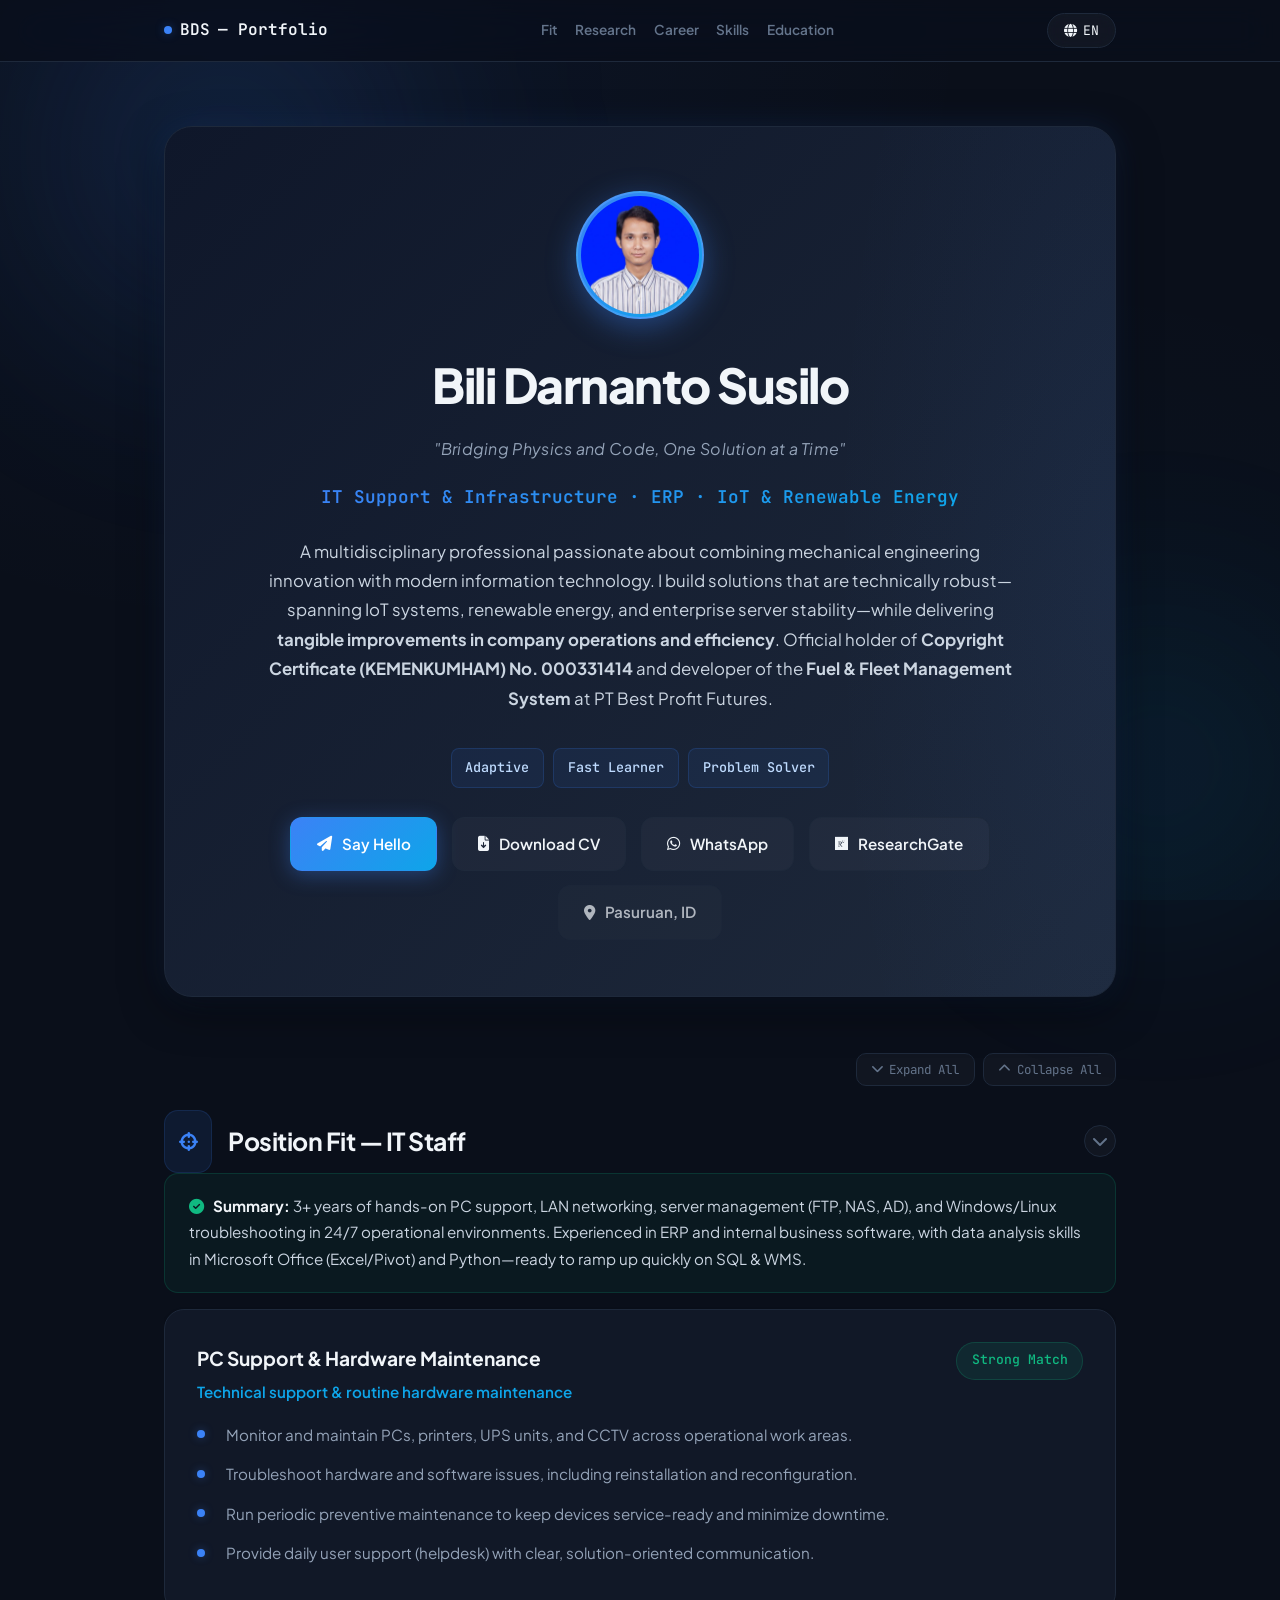
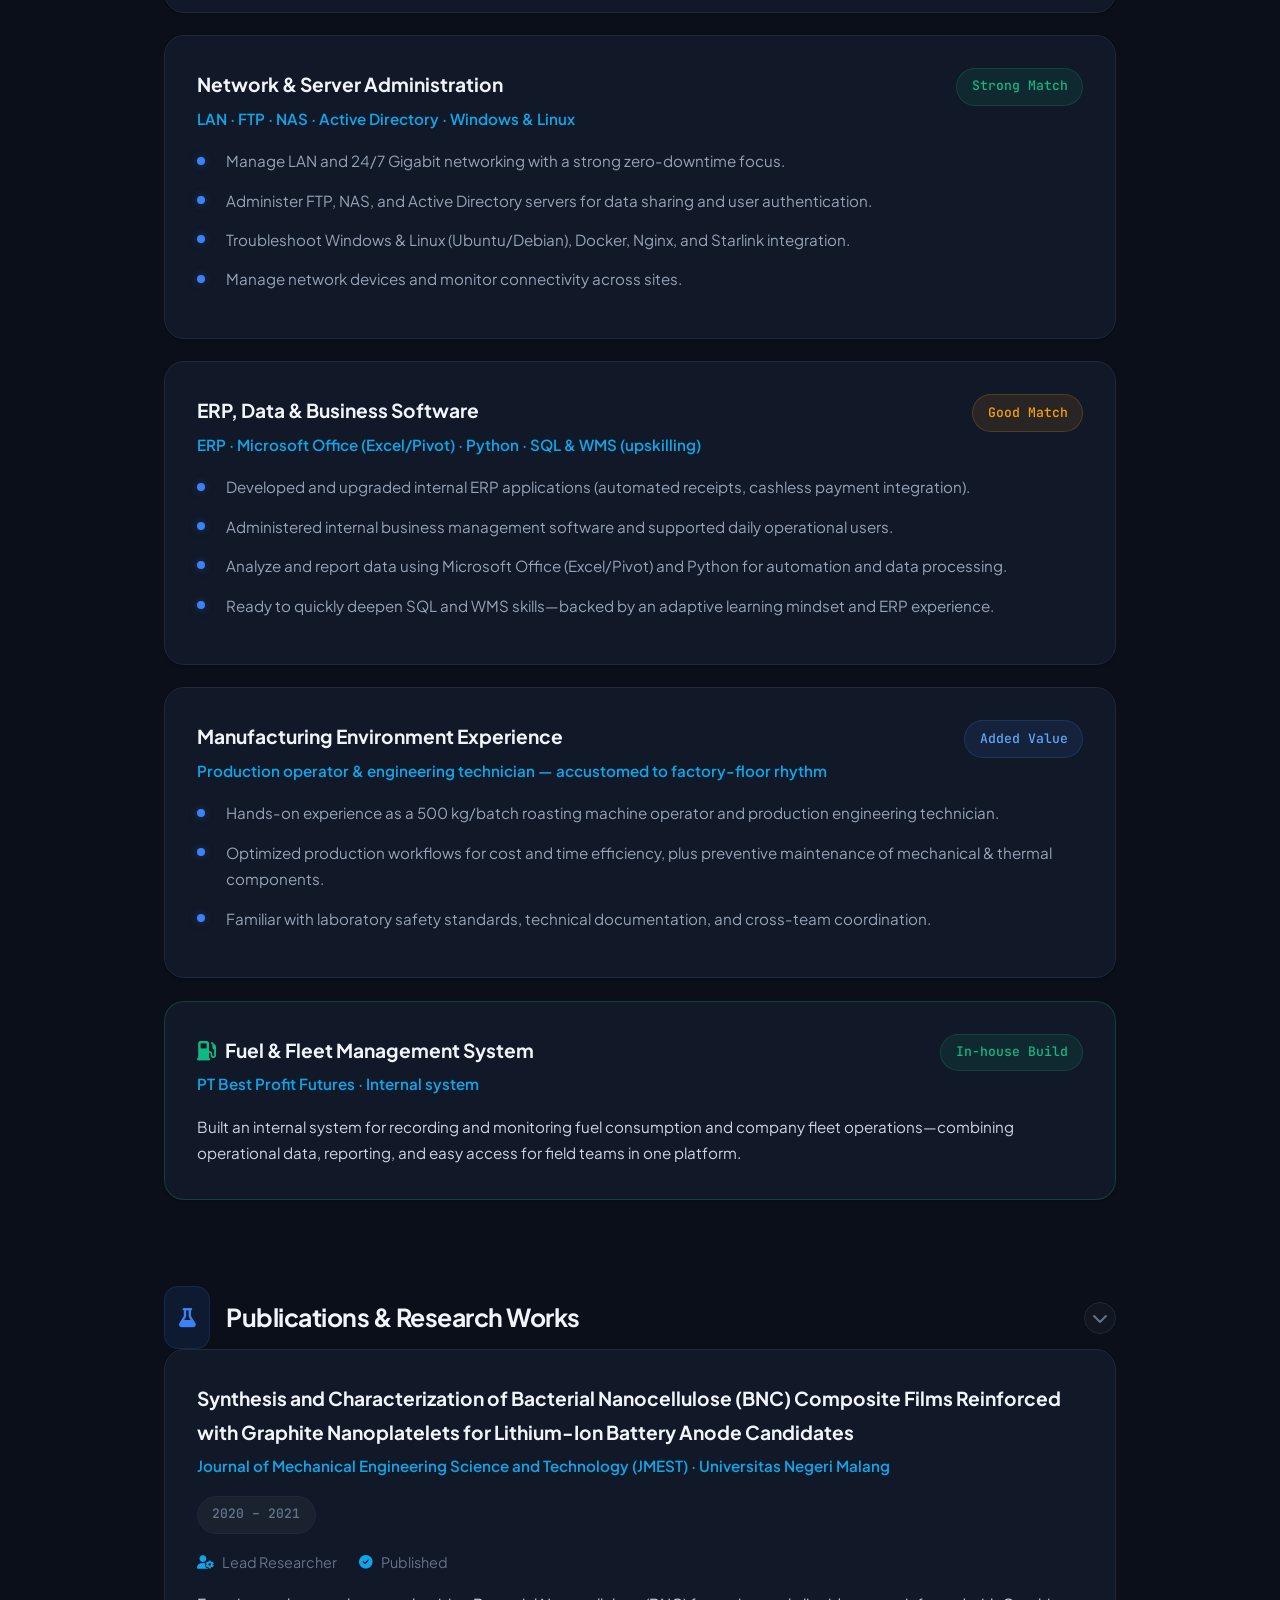
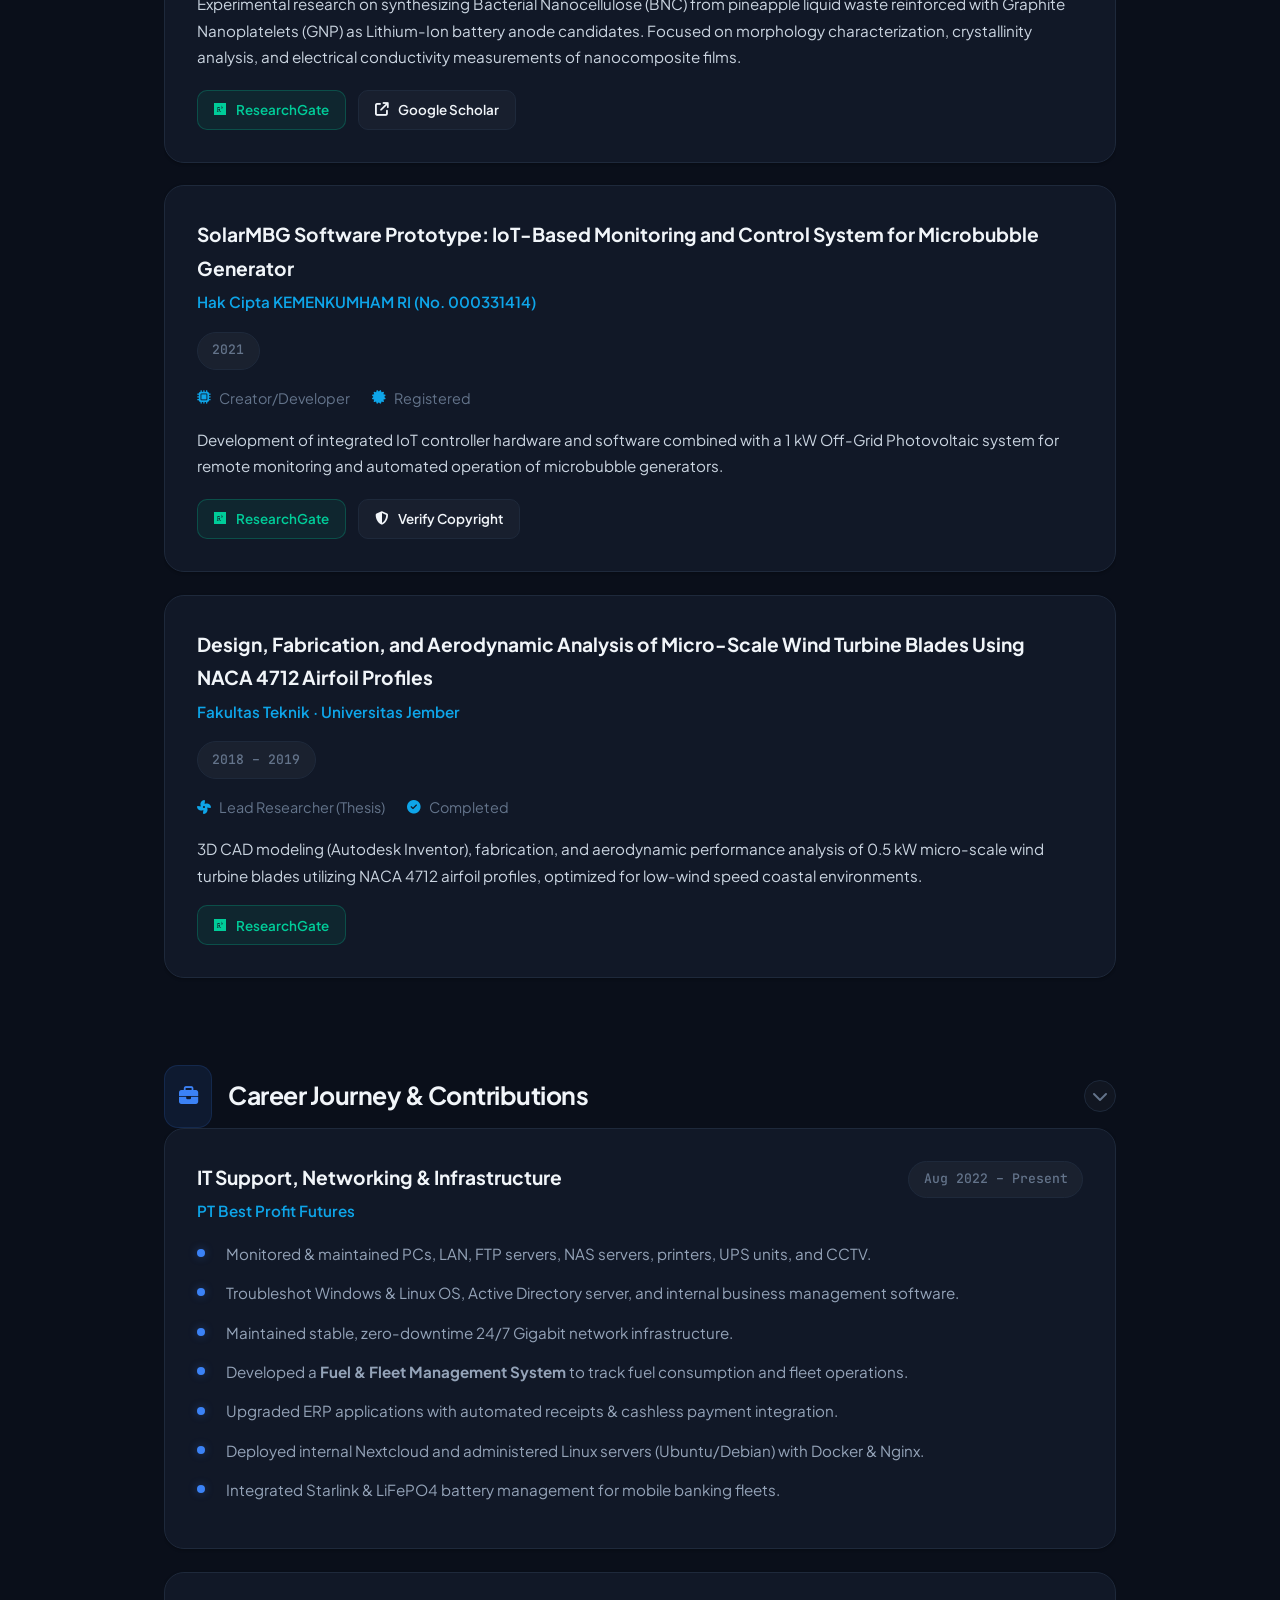
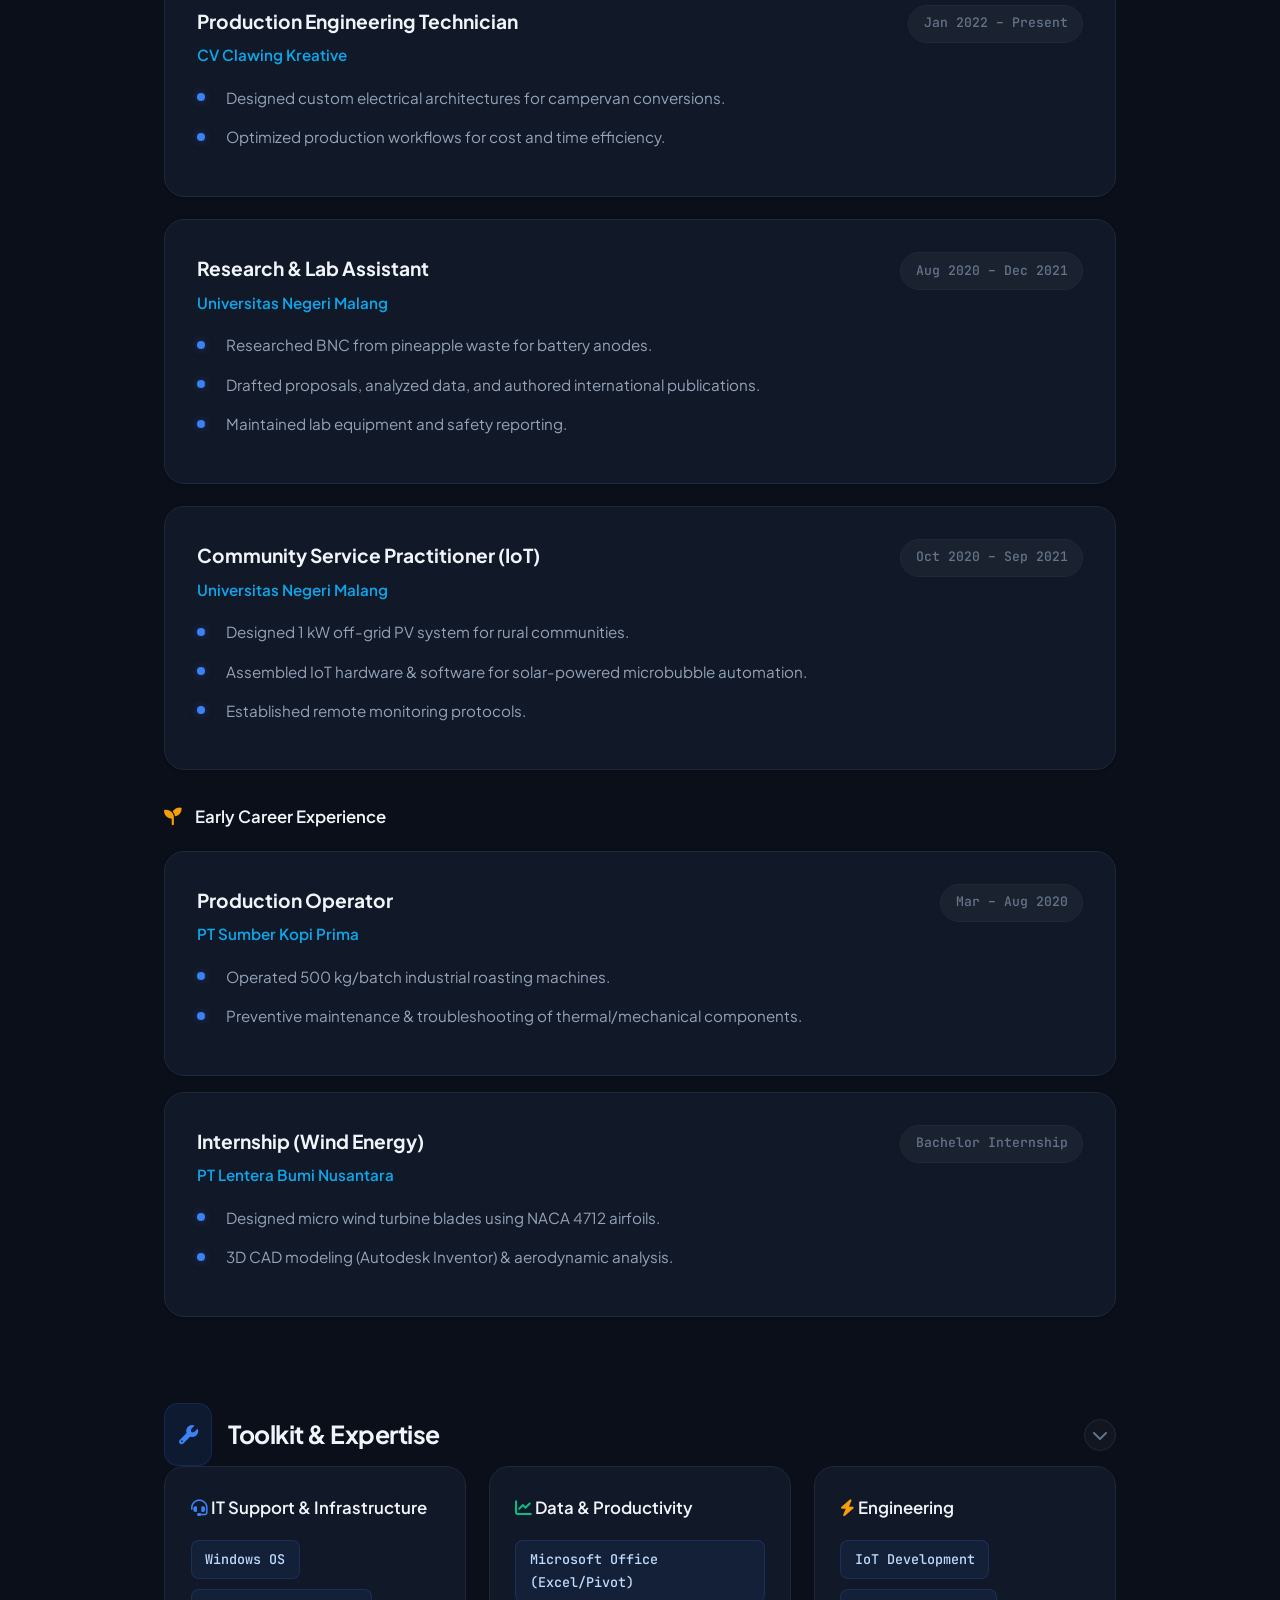
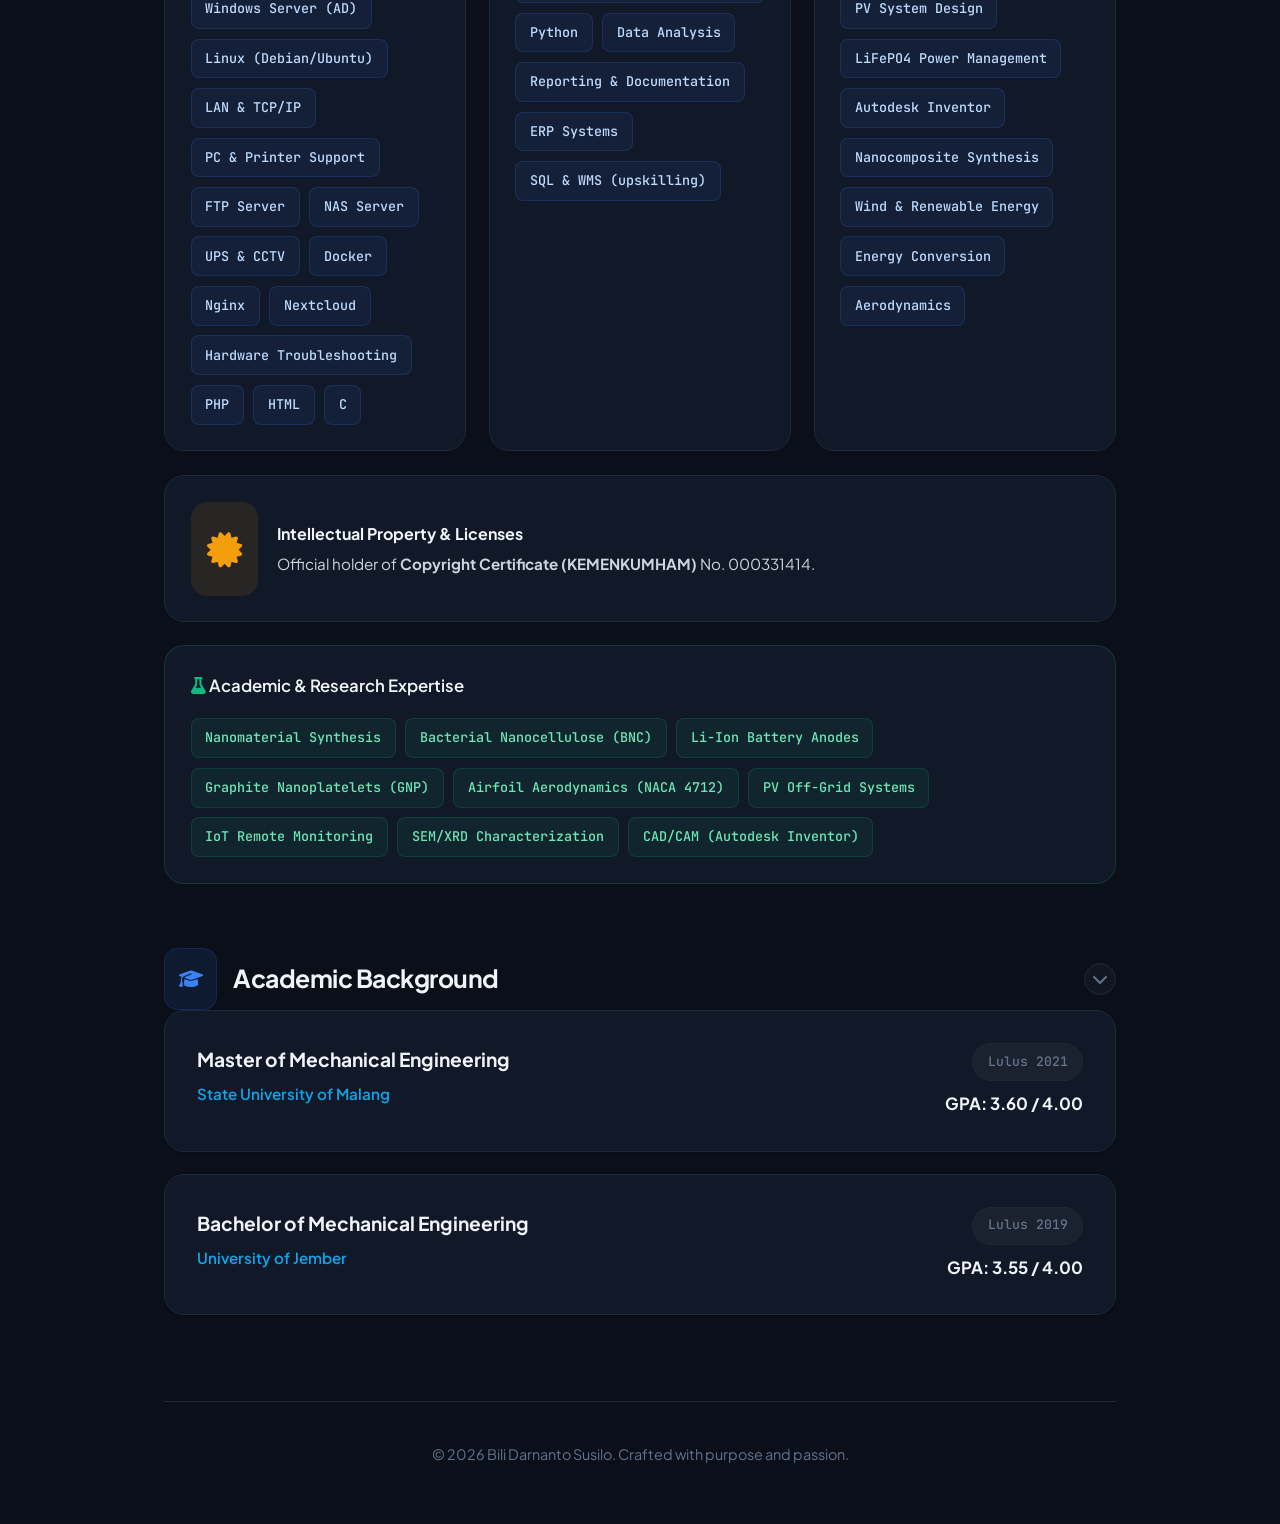
==== commit bc76edec: "Add tailored one-page CV and download button" ====
--- a/index.html
+++ b/index.html
@@ -243,6 +243,10 @@
                     <i class="fa-solid fa-paper-plane"></i> 
                     <span lang="id" class="lang-id">Sapa via Email</span><span lang="en" class="lang-en">Say Hello</span>
                 </a>
+                <a href="CV-Bili-Darnanto-Susilo-IT-Staff.pdf" download class="btn btn-outline">
+                    <i class="fa-solid fa-file-arrow-down"></i>
+                    <span lang="id" class="lang-id">Unduh CV</span><span lang="en" class="lang-en">Download CV</span>
+                </a>
                 <a href="https://wa.me/6285334398681" target="_blank" rel="noopener" class="btn btn-outline">
                     <i class="fa-brands fa-whatsapp"></i> WhatsApp
                 </a>
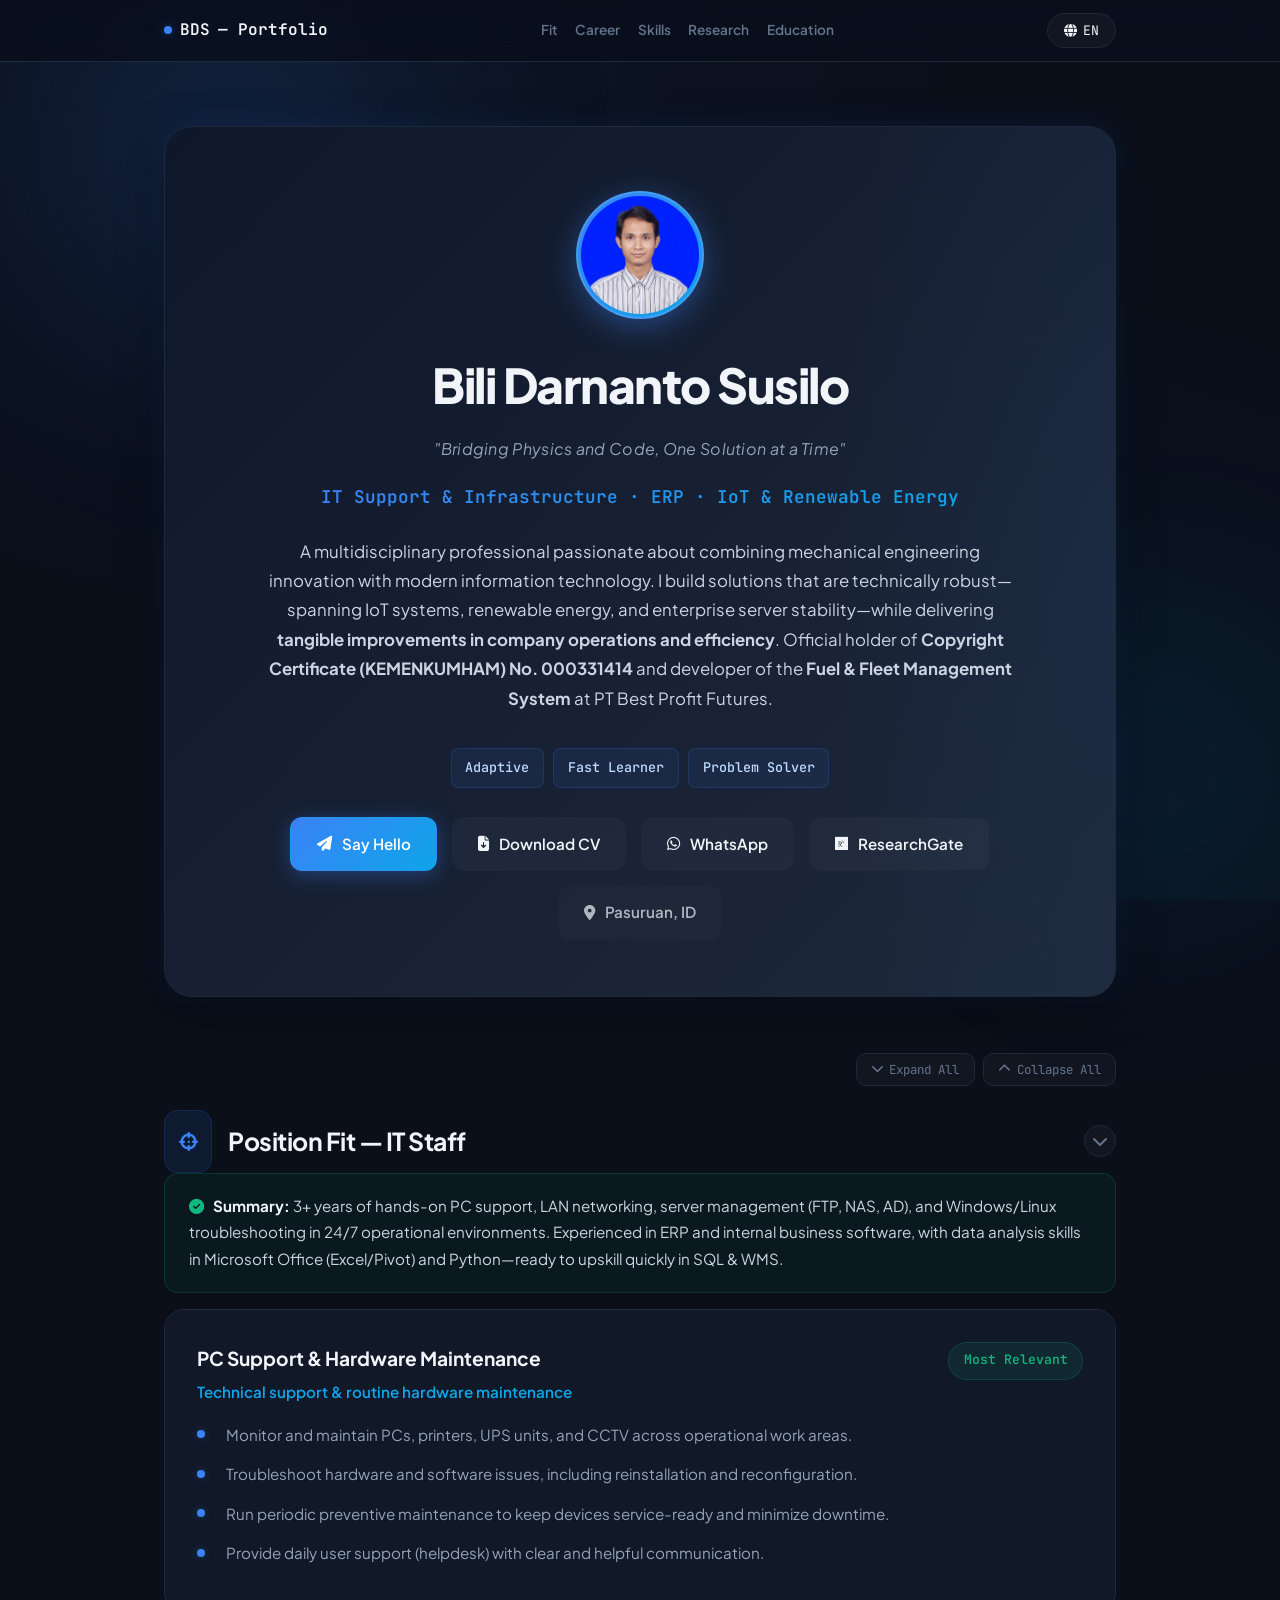
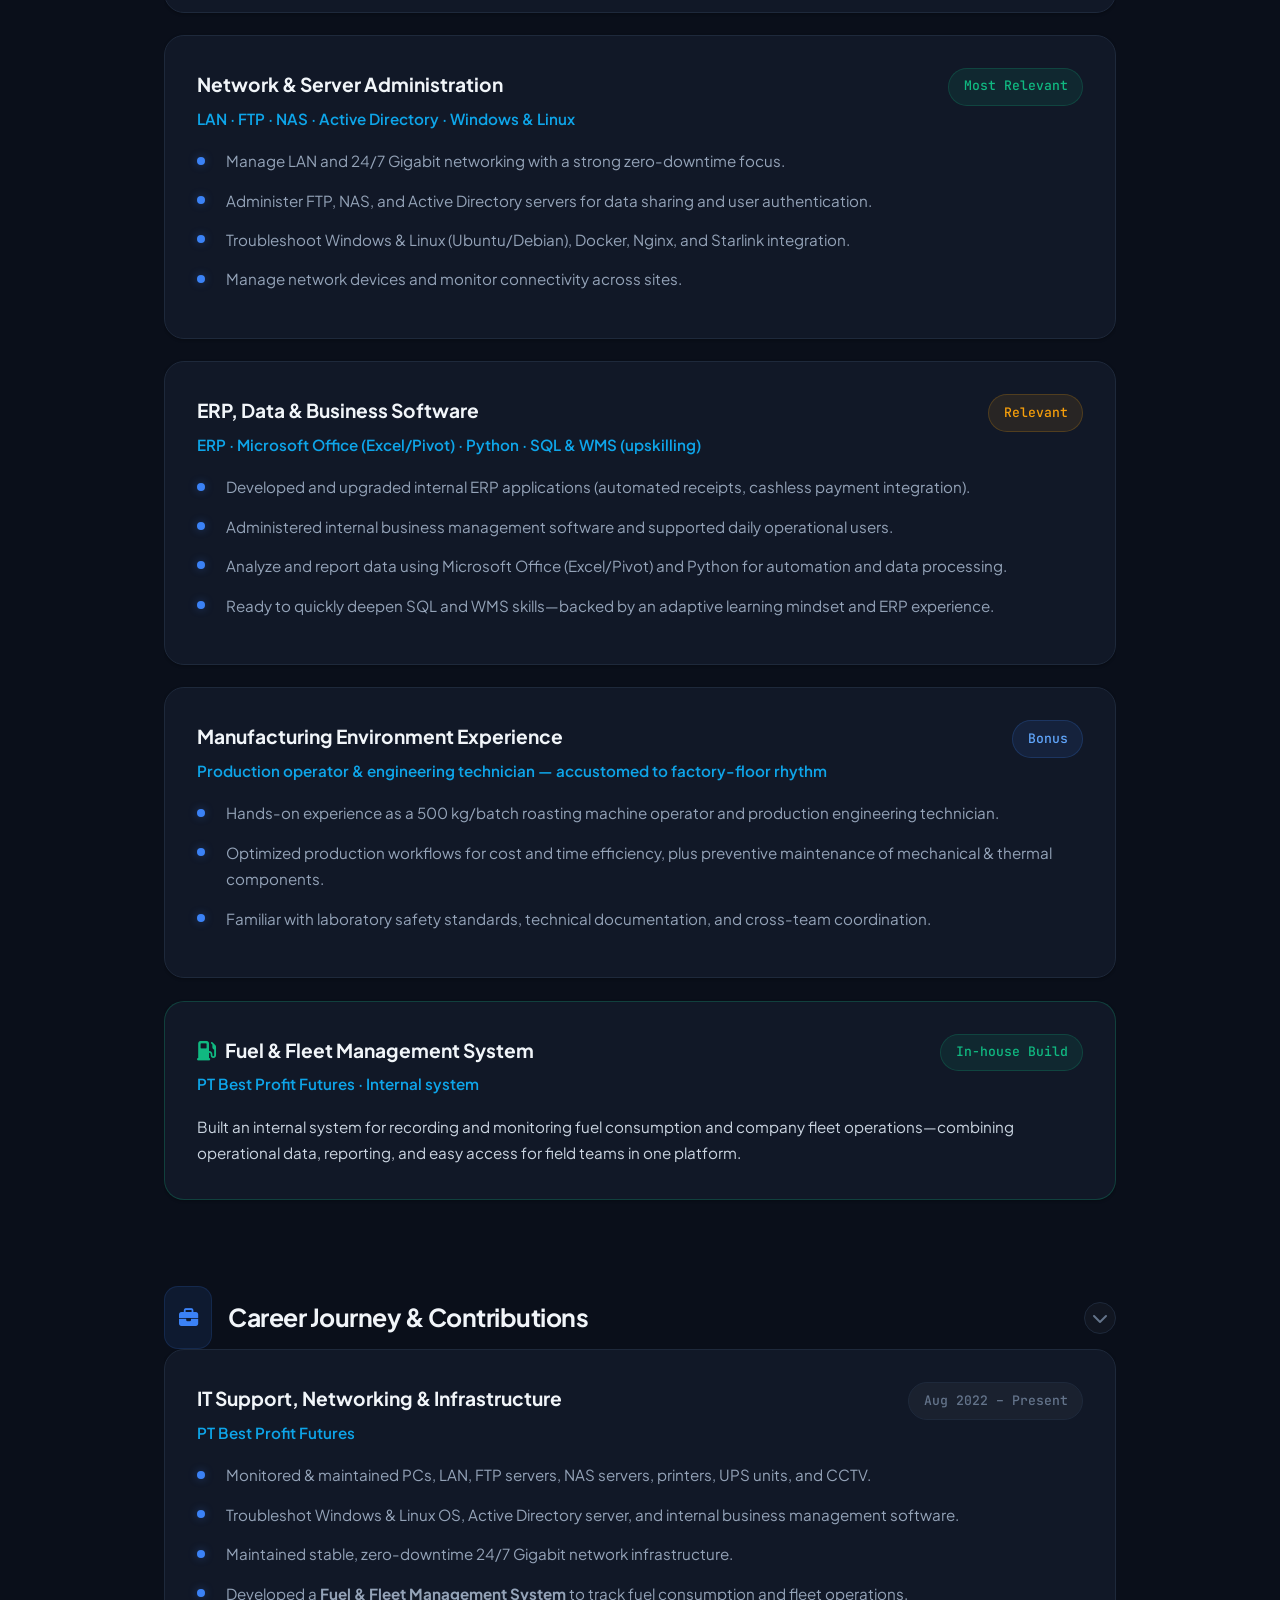
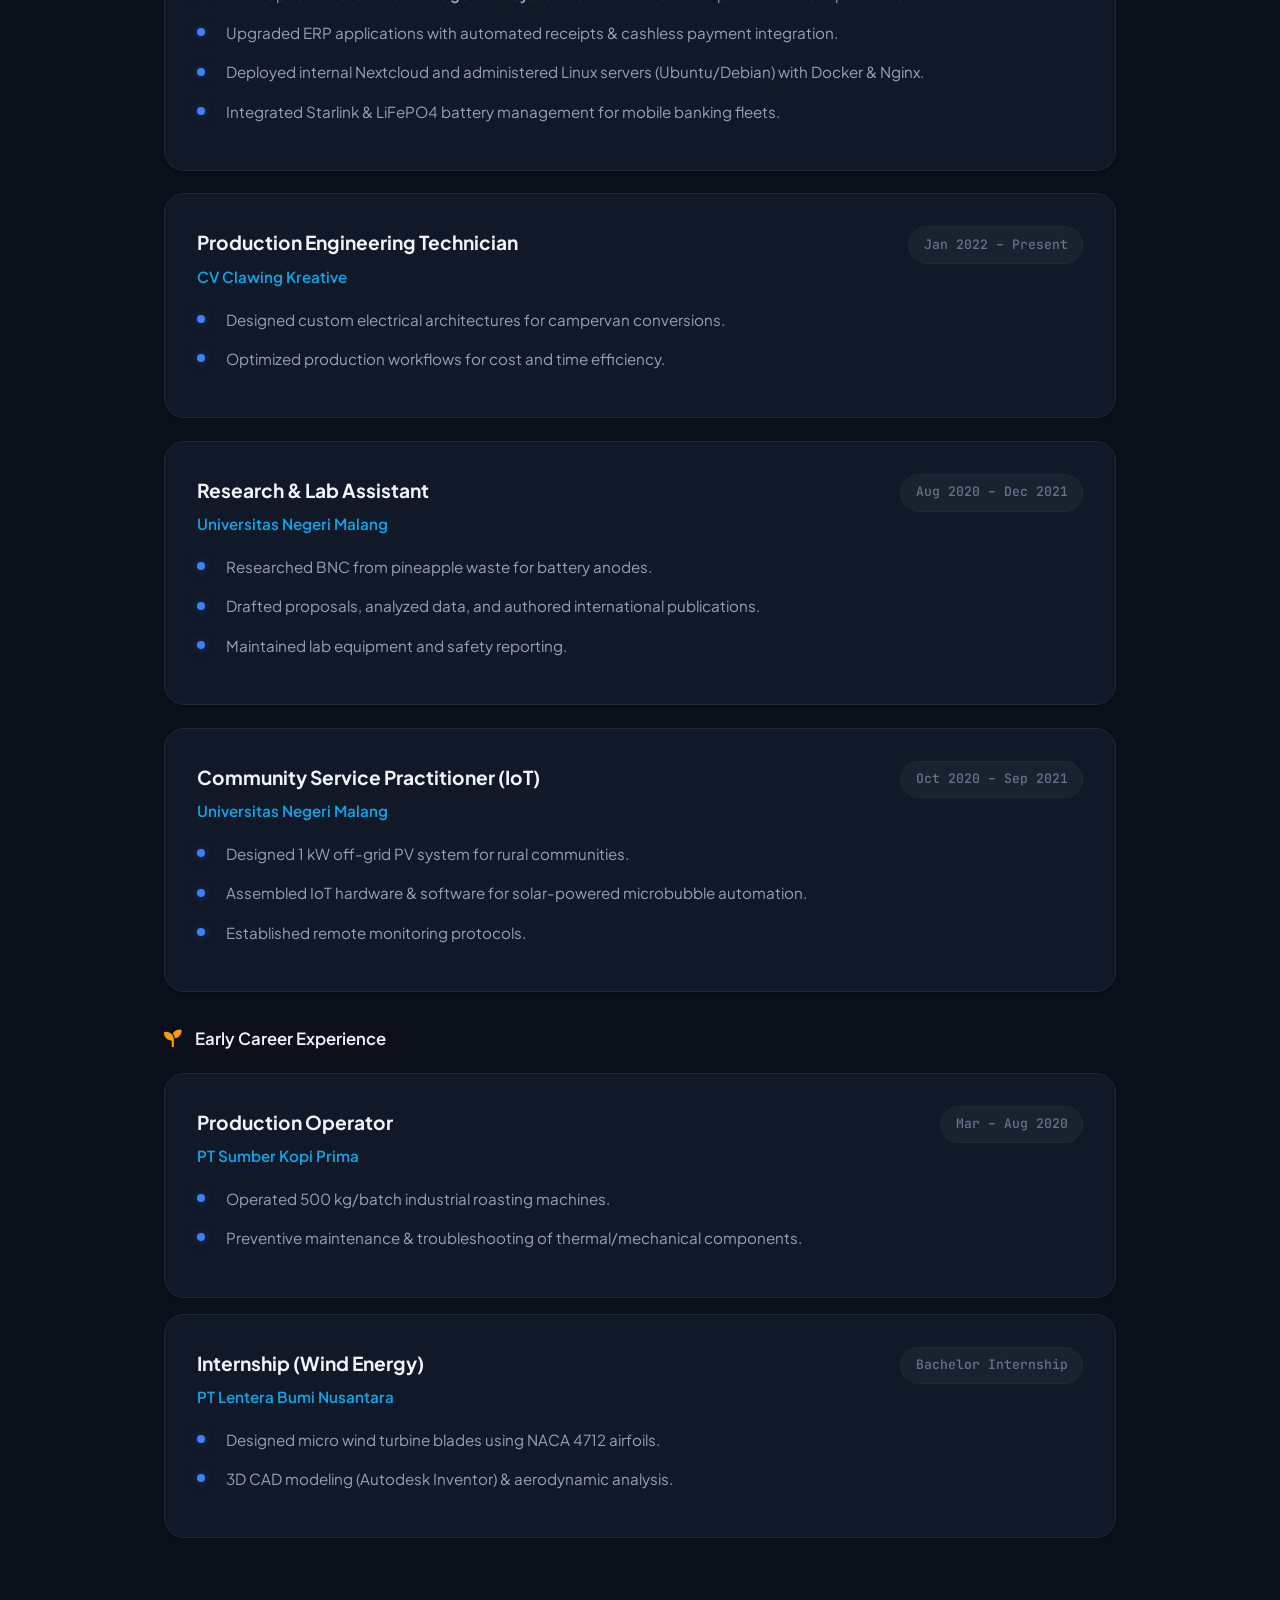
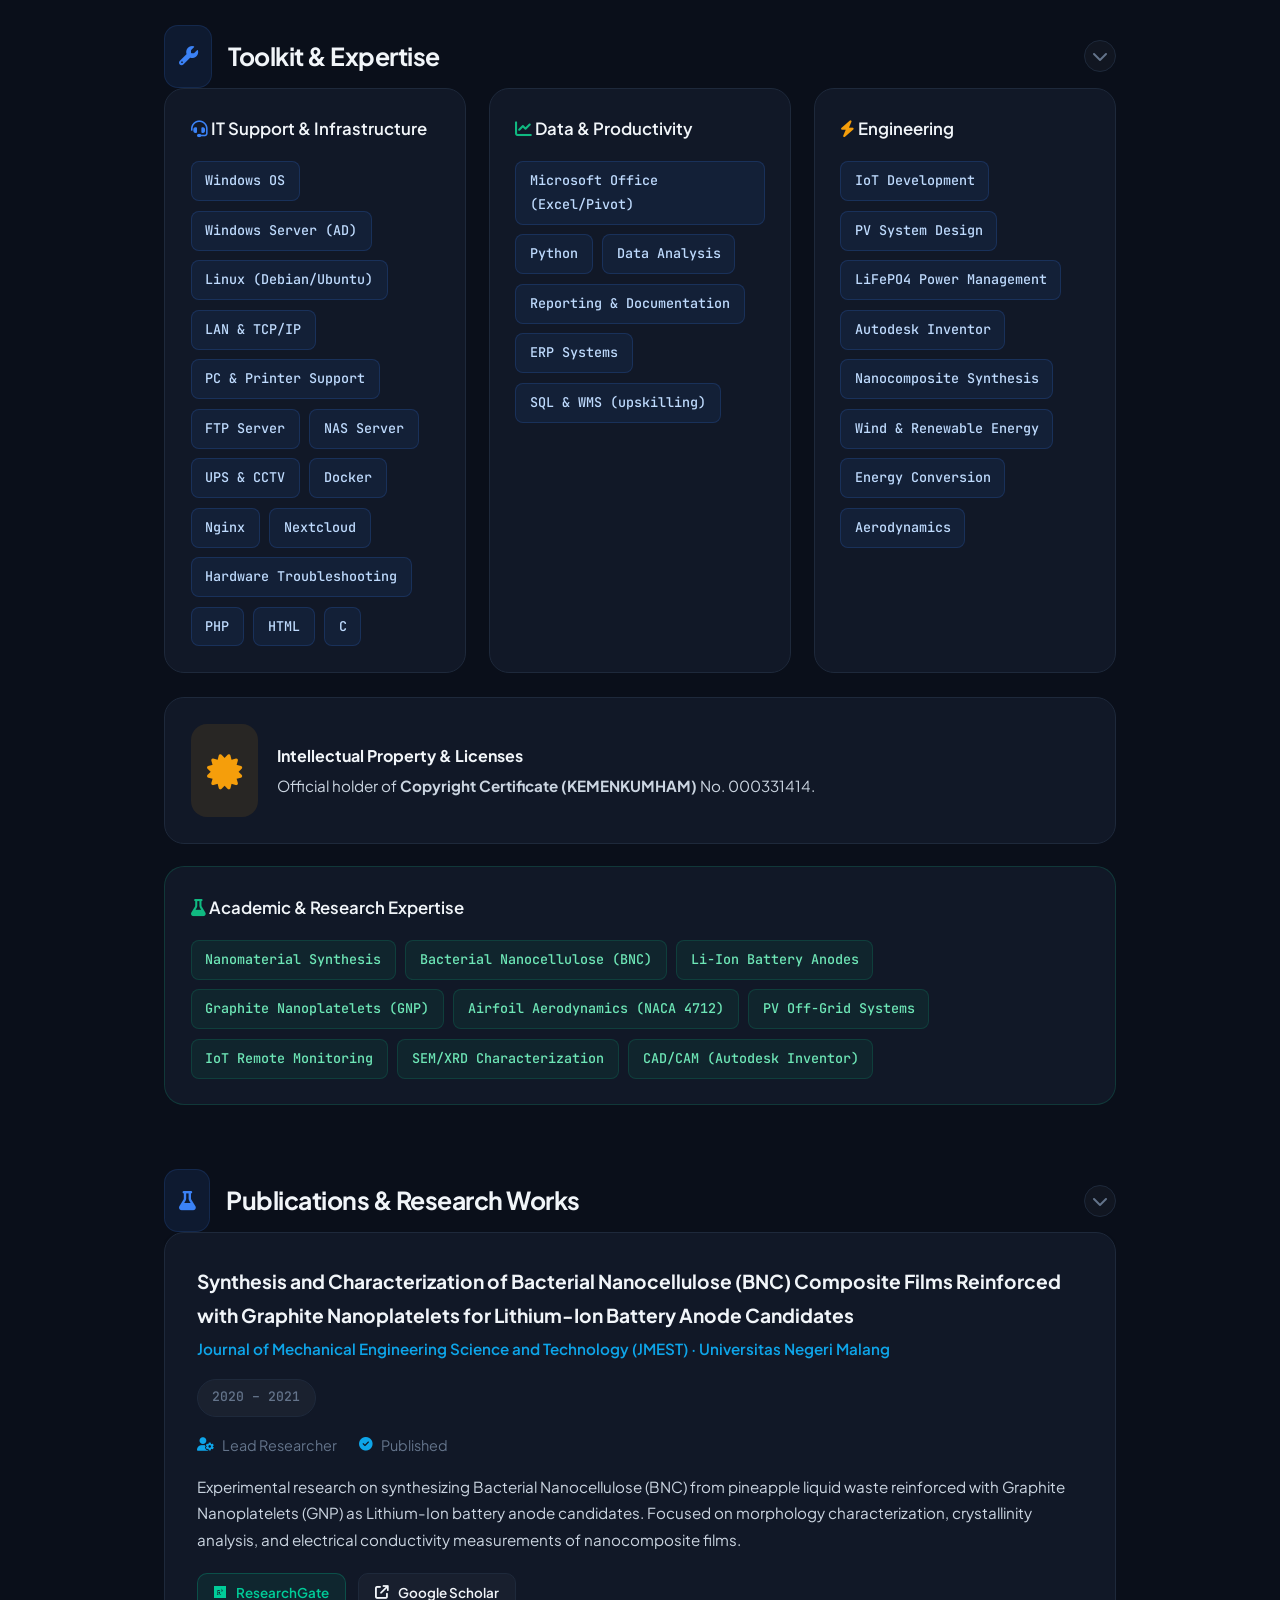
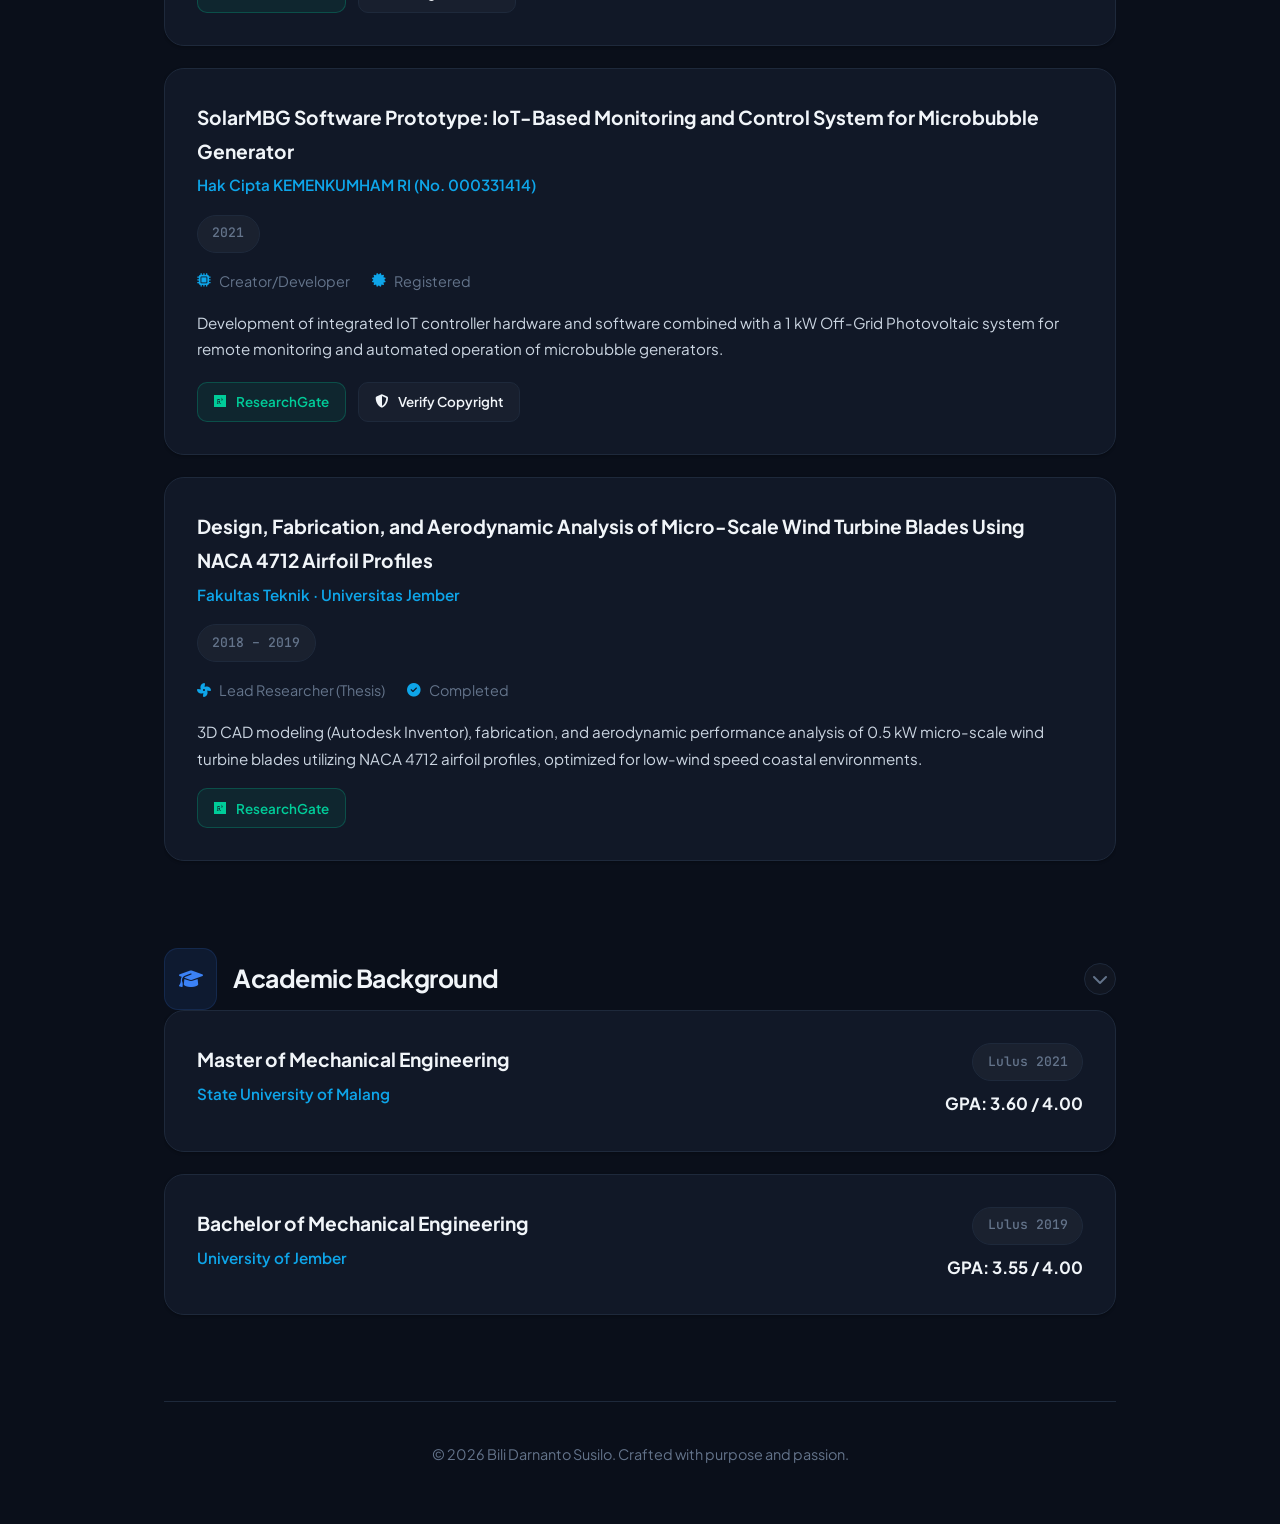
==== commit fd552a0a: "Humanize CV and page copy; put experience before research for HR" ====
--- a/index.html
+++ b/index.html
@@ -202,9 +202,9 @@
             </div>
             <nav class="nav-links" aria-label="Bagian halaman / Page sections">
                 <a href="#fit"><span lang="id" class="lang-id">Kualifikasi</span><span lang="en" class="lang-en">Fit</span></a>
-                <a href="#research"><span lang="id" class="lang-id">Riset</span><span lang="en" class="lang-en">Research</span></a>
                 <a href="#experience"><span lang="id" class="lang-id">Karier</span><span lang="en" class="lang-en">Career</span></a>
                 <a href="#skills"><span lang="id" class="lang-id">Keahlian</span><span lang="en" class="lang-en">Skills</span></a>
+                <a href="#research"><span lang="id" class="lang-id">Riset</span><span lang="en" class="lang-en">Research</span></a>
                 <a href="#education"><span lang="id" class="lang-id">Pendidikan</span><span lang="en" class="lang-en">Education</span></a>
             </nav>
             <div class="nav-actions">
@@ -243,7 +243,7 @@
                     <i class="fa-solid fa-paper-plane"></i> 
                     <span lang="id" class="lang-id">Sapa via Email</span><span lang="en" class="lang-en">Say Hello</span>
                 </a>
-                <a href="CV-Bili-Darnanto-Susilo-IT-Staff.pdf" download class="btn btn-outline">
+                <a href="CV-Bili-Darnanto-Susilo-IT-Staff.pdf?v=2" download class="btn btn-outline">
                     <i class="fa-solid fa-file-arrow-down"></i>
                     <span lang="id" class="lang-id">Unduh CV</span><span lang="en" class="lang-en">Download CV</span>
                 </a>
@@ -271,11 +271,11 @@
                     <div style="background: rgba(16, 185, 129, 0.06); border: 1px solid rgba(16, 185, 129, 0.18); border-radius: 14px; padding: 1.2rem 1.5rem; margin-bottom: 1rem;">
                         <p lang="id" style="font-size: 0.95rem; color: #cbd5e1; margin: 0;" class="lang-id">
                             <i class="fa-solid fa-circle-check" style="color: #10b981; margin-right: 0.4rem;"></i>
-                            <strong style="color: #f1f5f9;">Ringkasan:</strong> Pengalaman 3+ tahun menangani PC support, jaringan LAN, server (FTP, NAS, AD), serta troubleshooting Windows &amp; Linux di lingkungan operasional 24/7. Terbiasa mengelola ERP dan software bisnis internal, didukung kemampuan analisis data dengan Microsoft Office (Excel/Pivot) dan Python—siap memperdalam SQL &amp; WMS dengan cepat.
+                            <strong style="color: #f1f5f9;">Ringkasan:</strong> Pengalaman lebih dari 3 tahun menangani PC support, jaringan LAN, server (FTP, NAS, AD), serta troubleshooting Windows &amp; Linux di lingkungan operasional 24/7. Terbiasa mengelola ERP dan software bisnis internal, didukung kemampuan analisis data dengan Microsoft Office (Excel/Pivot) dan Python—siap memperdalam SQL &amp; WMS dengan cepat.
                         </p>
                         <p lang="en" style="font-size: 0.95rem; color: #cbd5e1; margin: 0;" class="lang-en">
                             <i class="fa-solid fa-circle-check" style="color: #10b981; margin-right: 0.4rem;"></i>
-                            <strong style="color: #f1f5f9;">Summary:</strong> 3+ years of hands-on PC support, LAN networking, server management (FTP, NAS, AD), and Windows/Linux troubleshooting in 24/7 operational environments. Experienced in ERP and internal business software, with data analysis skills in Microsoft Office (Excel/Pivot) and Python—ready to ramp up quickly on SQL &amp; WMS.
+                            <strong style="color: #f1f5f9;">Summary:</strong> 3+ years of hands-on PC support, LAN networking, server management (FTP, NAS, AD), and Windows/Linux troubleshooting in 24/7 operational environments. Experienced in ERP and internal business software, with data analysis skills in Microsoft Office (Excel/Pivot) and Python—ready to upskill quickly in SQL &amp; WMS.
                         </p>
                     </div>
 
@@ -287,20 +287,20 @@
                                 <span lang="en" class="company lang-en">Technical support &amp; routine hardware maintenance</span>
                             </div>
                             <span class="date-badge" style="background: rgba(16, 185, 129, 0.1); color: #10b981; border-color: rgba(16, 185, 129, 0.2);">
-                                <span lang="id" class="lang-id">Sangat Sesuai</span><span lang="en" class="lang-en">Strong Match</span>
+                                <span lang="id" class="lang-id">Paling Relevan</span><span lang="en" class="lang-en">Most Relevant</span>
                             </span>
                         </div>
                         <ul lang="id" class="task-list lang-id">
                             <li>Monitoring dan maintenance PC, printer, UPS, serta CCTV di area kerja operasional.</li>
                             <li>Troubleshooting perangkat keras dan perangkat lunak, termasuk instalasi ulang dan konfigurasi.</li>
                             <li>Perawatan preventif berkala agar perangkat tetap siap pakai dan meminimalkan <em>downtime</em>.</li>
-                            <li>Dukungan pengguna harian (<em>helpdesk</em>) dengan komunikasi yang jelas dan solutif.</li>
+                            <li>Dukungan pengguna harian (<em>helpdesk</em>) dengan komunikasi yang jelas dan membantu.</li>
                         </ul>
                         <ul lang="en" class="task-list lang-en">
                             <li>Monitor and maintain PCs, printers, UPS units, and CCTV across operational work areas.</li>
                             <li>Troubleshoot hardware and software issues, including reinstallation and reconfiguration.</li>
                             <li>Run periodic preventive maintenance to keep devices service-ready and minimize downtime.</li>
-                            <li>Provide daily user support (helpdesk) with clear, solution-oriented communication.</li>
+                            <li>Provide daily user support (helpdesk) with clear and helpful communication.</li>
                         </ul>
                     </div>
 
@@ -311,14 +311,14 @@
                                 <span class="company">LAN · FTP · NAS · Active Directory · Windows &amp; Linux</span>
                             </div>
                             <span class="date-badge" style="background: rgba(16, 185, 129, 0.1); color: #10b981; border-color: rgba(16, 185, 129, 0.2);">
-                                <span lang="id" class="lang-id">Sangat Sesuai</span><span lang="en" class="lang-en">Strong Match</span>
+                                <span lang="id" class="lang-id">Paling Relevan</span><span lang="en" class="lang-en">Most Relevant</span>
                             </span>
                         </div>
                         <ul lang="id" class="task-list lang-id">
                             <li>Mengelola LAN dan jaringan Gigabit 24/7 dengan fokus stabilitas tanpa <em>downtime</em>.</li>
                             <li>Administrasi FTP Server, NAS Server, dan Server AD untuk berbagi data serta autentikasi pengguna.</li>
                             <li>Troubleshooting OS Windows &amp; Linux (Ubuntu/Debian), Docker, Nginx, dan integrasi Starlink.</li>
-                            <li>Manajemen perangkat jaringan dan pemantauan konektivitas antar-site.</li>
+                            <li>Manajemen perangkat jaringan dan pemantauan konektivitas antar lokasi.</li>
                         </ul>
                         <ul lang="en" class="task-list lang-en">
                             <li>Manage LAN and 24/7 Gigabit networking with a strong zero-downtime focus.</li>
@@ -335,7 +335,7 @@
                                 <span class="company">ERP · Microsoft Office (Excel/Pivot) · Python · SQL &amp; WMS (upskilling)</span>
                             </div>
                             <span class="date-badge" style="background: rgba(245, 158, 11, 0.1); color: #f59e0b; border-color: rgba(245, 158, 11, 0.2);">
-                                <span lang="id" class="lang-id">Sesuai</span><span lang="en" class="lang-en">Good Match</span>
+                                <span lang="id" class="lang-id">Relevan</span><span lang="en" class="lang-en">Relevant</span>
                             </span>
                         </div>
                         <ul lang="id" class="task-list lang-id">
@@ -361,7 +361,7 @@
                                 <span lang="en" class="company lang-en">Production operator &amp; engineering technician — accustomed to factory-floor rhythm</span>
                             </div>
                             <span class="date-badge" style="background: rgba(59, 130, 246, 0.1); color: #60a5fa; border-color: rgba(59, 130, 246, 0.2);">
-                                <span lang="id" class="lang-id">Nilai Tambah</span><span lang="en" class="lang-en">Added Value</span>
+                                <span lang="id" class="lang-id">Bonus</span><span lang="en" class="lang-en">Bonus</span>
                             </span>
                         </div>
                         <ul lang="id" class="task-list lang-id">
@@ -395,105 +395,7 @@
             </section>
         </div>
 
-        <!-- SECTION 2: PUBLIKASI & RISET -->
-        <div class="section-wrapper" id="research">
-            <section>
-                <div class="section-header">
-                    <div class="icon-wrap"><i class="fa-solid fa-flask"></i></div>
-                    <h2 lang="id" class="lang-id">Publikasi & Riset Ilmiah</h2>
-                    <h2 lang="en" class="lang-en">Publications & Research Works</h2>
-                </div>
-                <div class="section-content">
-                    <div class="card">
-                        <div class="card-header">
-                            <div>
-                                <h3 lang="id" class="role-title lang-id">Synthesis and Characterization of Bacterial Nanocellulose (BNC) Composite Films Reinforced with Graphite Nanoplatelets for Lithium-Ion Battery Anode Candidates</h3>
-                                <h3 lang="en" class="role-title lang-en">Synthesis and Characterization of Bacterial Nanocellulose (BNC) Composite Films Reinforced with Graphite Nanoplatelets for Lithium-Ion Battery Anode Candidates</h3>
-                                <span class="company">Journal of Mechanical Engineering Science and Technology (JMEST) · Universitas Negeri Malang</span>
-                            </div>
-                            <span class="date-badge">2020 – 2021</span>
-                        </div>
-                        <div class="research-meta">
-                            <span><i class="fa-solid fa-user-gear"></i> <span lang="id" class="lang-id">Peneliti Utama</span><span lang="en" class="lang-en">Lead Researcher</span></span>
-                            <span style="color: #10b981;"><i class="fa-solid fa-circle-check"></i> <span lang="id" class="lang-id">Terbit</span><span lang="en" class="lang-en">Published</span></span>
-                        </div>
-                        <p lang="id" style="font-size: 0.95rem; margin-bottom: 1.2rem; color: #cbd5e1;" class="lang-id">
-                            Penelitian eksperimental sintesis <em>Bacterial Nanocellulose</em> (BNC) dari limbah cair nanas yang diperkuat dengan <em>Graphite Nanoplatelets</em> (GNP) sebagai kandidat anoda baterai Lithium-Ion. Fokus pada karakterisasi morfologi, kristalinitas, dan konduktivitas listrik material nanokomposit.
-                        </p>
-                        <p lang="en" style="font-size: 0.95rem; margin-bottom: 1.2rem; color: #cbd5e1;" class="lang-en">
-                            Experimental research on synthesizing Bacterial Nanocellulose (BNC) from pineapple liquid waste reinforced with Graphite Nanoplatelets (GNP) as Lithium-Ion battery anode candidates. Focused on morphology characterization, crystallinity analysis, and electrical conductivity measurements of nanocomposite films.
-                        </p>
-                        <div class="research-actions">
-                            <a href="https://www.researchgate.net/profile/Bili-Susilo/research" target="_blank" rel="noopener" class="btn btn-outline btn-sm btn-rg">
-                                <i class="fa-brands fa-researchgate"></i>
-                                <span lang="id" class="lang-id">ResearchGate</span><span lang="en" class="lang-en">ResearchGate</span>
-                            </a>
-                            <a href="https://scholar.google.com" target="_blank" rel="noopener" class="btn btn-outline btn-sm">
-                                <i class="fa-solid fa-arrow-up-right-from-square"></i>
-                                <span lang="id" class="lang-id">Google Scholar</span><span lang="en" class="lang-en">Google Scholar</span>
-                            </a>
-                        </div>
-                    </div>
-                    <div class="card">
-                        <div class="card-header">
-                            <div>
-                                <h3 lang="id" class="role-title lang-id">Prototype Perangkat Lunak SolarMBG Sebagai Pemantau dan Pengendali Mesin Microbubble Generator Berbasis IoT</h3>
-                                <h3 lang="en" class="role-title lang-en">SolarMBG Software Prototype: IoT-Based Monitoring and Control System for Microbubble Generator</h3>
-                                <span class="company">Hak Cipta KEMENKUMHAM RI (No. 000331414)</span>
-                            </div>
-                            <span class="date-badge">2021</span>
-                        </div>
-                        <div class="research-meta">
-                            <span><i class="fa-solid fa-microchip"></i> <span lang="id" class="lang-id">Pengembang/Pencipta</span><span lang="en" class="lang-en">Creator/Developer</span></span>
-                            <span style="color: #f59e0b;"><i class="fa-solid fa-certificate"></i> <span lang="id" class="lang-id">Tercatat</span><span lang="en" class="lang-en">Registered</span></span>
-                        </div>
-                        <p lang="id" style="font-size: 0.95rem; margin-bottom: 1.2rem; color: #cbd5e1;" class="lang-id">
-                            Pengembangan perangkat keras dan lunak kontroler IoT terintegrasi dengan PLTS Off-Grid 1 kW untuk pengoperasian dan pemantauan jarak jauh mesin <em>microbubble generator</em> secara otomatis.
-                        </p>
-                        <p lang="en" style="font-size: 0.95rem; margin-bottom: 1.2rem; color: #cbd5e1;" class="lang-en">
-                            Development of integrated IoT controller hardware and software combined with a 1 kW Off-Grid Photovoltaic system for remote monitoring and automated operation of microbubble generators.
-                        </p>
-                        <div class="research-actions">
-                            <a href="https://www.researchgate.net/profile/Bili-Susilo/research" target="_blank" rel="noopener" class="btn btn-outline btn-sm btn-rg">
-                                <i class="fa-brands fa-researchgate"></i>
-                                <span lang="id" class="lang-id">ResearchGate</span><span lang="en" class="lang-en">ResearchGate</span>
-                            </a>
-                            <a href="https://e-hakcipta.dgip.go.id/index.php?c=code" target="_blank" rel="noopener" class="btn btn-outline btn-sm">
-                                <i class="fa-solid fa-shield-halved"></i>
-                                <span lang="id" class="lang-id">Verifikasi Hak Cipta</span><span lang="en" class="lang-en">Verify Copyright</span>
-                            </a>
-                        </div>
-                    </div>
-                    <div class="card">
-                        <div class="card-header">
-                            <div>
-                                <h3 lang="id" class="role-title lang-id">Design, Fabrication, and Aerodynamic Analysis of Micro-Scale Wind Turbine Blades Using NACA 4712 Airfoil Profiles</h3>
-                                <h3 lang="en" class="role-title lang-en">Design, Fabrication, and Aerodynamic Analysis of Micro-Scale Wind Turbine Blades Using NACA 4712 Airfoil Profiles</h3>
-                                <span class="company">Fakultas Teknik · Universitas Jember</span>
-                            </div>
-                            <span class="date-badge">2018 – 2019</span>
-                        </div>
-                        <div class="research-meta">
-                            <span><i class="fa-solid fa-fan"></i> <span lang="id" class="lang-id">Peneliti Utama (Skripsi)</span><span lang="en" class="lang-en">Lead Researcher (Thesis)</span></span>
-                            <span style="color: #10b981;"><i class="fa-solid fa-circle-check"></i> <span lang="id" class="lang-id">Selesai</span><span lang="en" class="lang-en">Completed</span></span>
-                        </div>
-                        <p lang="id" style="font-size: 0.95rem; margin-bottom: 1rem; color: #cbd5e1;" class="lang-id">
-                            Perancangan 3D CAD (Autodesk Inventor), fabrikasi, dan analisis performa aerodinamika bilah turbin angin skala mikro (0.5 kW) menggunakan profil airfoil NACA 4712 yang dioptimalkan untuk kondisi kecepatan angin rendah di daerah pesisir.
-                        </p>
-                        <p lang="en" style="font-size: 0.95rem; margin-bottom: 1rem; color: #cbd5e1;" class="lang-en">
-                            3D CAD modeling (Autodesk Inventor), fabrication, and aerodynamic performance analysis of 0.5 kW micro-scale wind turbine blades utilizing NACA 4712 airfoil profiles, optimized for low-wind speed coastal environments.</p>
-                        <div class="research-actions">
-                            <a href="https://www.researchgate.net/profile/Bili-Susilo/research" target="_blank" rel="noopener" class="btn btn-outline btn-sm btn-rg">
-                                <i class="fa-brands fa-researchgate"></i>
-                                <span lang="id" class="lang-id">ResearchGate</span><span lang="en" class="lang-en">ResearchGate</span>
-                            </a>
-                        </div>
-                    </div>
-                </div>
-            </section>
-        </div>
-
-        <!-- SECTION 3: PENGALAMAN PROFESIONAL -->
+        <!-- SECTION 2: PENGALAMAN PROFESIONAL -->
         <div class="section-wrapper" id="experience">
             <section>
                 <div class="section-header">
@@ -629,7 +531,7 @@
             </section>
         </div>
 
-        <!-- SECTION 4: KEAHLIAN TEKNIS -->
+        <!-- SECTION 3: KEAHLIAN TEKNIS -->
         <div class="section-wrapper" id="skills">
             <section>
                 <div class="section-header">
@@ -700,6 +602,104 @@
             </section>
         </div>
 
+        <!-- SECTION 4: PUBLIKASI & RISET -->
+        <div class="section-wrapper" id="research">
+            <section>
+                <div class="section-header">
+                    <div class="icon-wrap"><i class="fa-solid fa-flask"></i></div>
+                    <h2 lang="id" class="lang-id">Publikasi & Riset Ilmiah</h2>
+                    <h2 lang="en" class="lang-en">Publications & Research Works</h2>
+                </div>
+                <div class="section-content">
+                    <div class="card">
+                        <div class="card-header">
+                            <div>
+                                <h3 lang="id" class="role-title lang-id">Synthesis and Characterization of Bacterial Nanocellulose (BNC) Composite Films Reinforced with Graphite Nanoplatelets for Lithium-Ion Battery Anode Candidates</h3>
+                                <h3 lang="en" class="role-title lang-en">Synthesis and Characterization of Bacterial Nanocellulose (BNC) Composite Films Reinforced with Graphite Nanoplatelets for Lithium-Ion Battery Anode Candidates</h3>
+                                <span class="company">Journal of Mechanical Engineering Science and Technology (JMEST) · Universitas Negeri Malang</span>
+                            </div>
+                            <span class="date-badge">2020 – 2021</span>
+                        </div>
+                        <div class="research-meta">
+                            <span><i class="fa-solid fa-user-gear"></i> <span lang="id" class="lang-id">Peneliti Utama</span><span lang="en" class="lang-en">Lead Researcher</span></span>
+                            <span style="color: #10b981;"><i class="fa-solid fa-circle-check"></i> <span lang="id" class="lang-id">Terbit</span><span lang="en" class="lang-en">Published</span></span>
+                        </div>
+                        <p lang="id" style="font-size: 0.95rem; margin-bottom: 1.2rem; color: #cbd5e1;" class="lang-id">
+                            Penelitian eksperimental sintesis <em>Bacterial Nanocellulose</em> (BNC) dari limbah cair nanas yang diperkuat dengan <em>Graphite Nanoplatelets</em> (GNP) sebagai kandidat anoda baterai Lithium-Ion. Fokus pada karakterisasi morfologi, kristalinitas, dan konduktivitas listrik material nanokomposit.
+                        </p>
+                        <p lang="en" style="font-size: 0.95rem; margin-bottom: 1.2rem; color: #cbd5e1;" class="lang-en">
+                            Experimental research on synthesizing Bacterial Nanocellulose (BNC) from pineapple liquid waste reinforced with Graphite Nanoplatelets (GNP) as Lithium-Ion battery anode candidates. Focused on morphology characterization, crystallinity analysis, and electrical conductivity measurements of nanocomposite films.
+                        </p>
+                        <div class="research-actions">
+                            <a href="https://www.researchgate.net/profile/Bili-Susilo/research" target="_blank" rel="noopener" class="btn btn-outline btn-sm btn-rg">
+                                <i class="fa-brands fa-researchgate"></i>
+                                <span lang="id" class="lang-id">ResearchGate</span><span lang="en" class="lang-en">ResearchGate</span>
+                            </a>
+                            <a href="https://scholar.google.com" target="_blank" rel="noopener" class="btn btn-outline btn-sm">
+                                <i class="fa-solid fa-arrow-up-right-from-square"></i>
+                                <span lang="id" class="lang-id">Google Scholar</span><span lang="en" class="lang-en">Google Scholar</span>
+                            </a>
+                        </div>
+                    </div>
+                    <div class="card">
+                        <div class="card-header">
+                            <div>
+                                <h3 lang="id" class="role-title lang-id">Prototype Perangkat Lunak SolarMBG Sebagai Pemantau dan Pengendali Mesin Microbubble Generator Berbasis IoT</h3>
+                                <h3 lang="en" class="role-title lang-en">SolarMBG Software Prototype: IoT-Based Monitoring and Control System for Microbubble Generator</h3>
+                                <span class="company">Hak Cipta KEMENKUMHAM RI (No. 000331414)</span>
+                            </div>
+                            <span class="date-badge">2021</span>
+                        </div>
+                        <div class="research-meta">
+                            <span><i class="fa-solid fa-microchip"></i> <span lang="id" class="lang-id">Pengembang/Pencipta</span><span lang="en" class="lang-en">Creator/Developer</span></span>
+                            <span style="color: #f59e0b;"><i class="fa-solid fa-certificate"></i> <span lang="id" class="lang-id">Tercatat</span><span lang="en" class="lang-en">Registered</span></span>
+                        </div>
+                        <p lang="id" style="font-size: 0.95rem; margin-bottom: 1.2rem; color: #cbd5e1;" class="lang-id">
+                            Pengembangan perangkat keras dan lunak kontroler IoT terintegrasi dengan PLTS Off-Grid 1 kW untuk pengoperasian dan pemantauan jarak jauh mesin <em>microbubble generator</em> secara otomatis.
+                        </p>
+                        <p lang="en" style="font-size: 0.95rem; margin-bottom: 1.2rem; color: #cbd5e1;" class="lang-en">
+                            Development of integrated IoT controller hardware and software combined with a 1 kW Off-Grid Photovoltaic system for remote monitoring and automated operation of microbubble generators.
+                        </p>
+                        <div class="research-actions">
+                            <a href="https://www.researchgate.net/profile/Bili-Susilo/research" target="_blank" rel="noopener" class="btn btn-outline btn-sm btn-rg">
+                                <i class="fa-brands fa-researchgate"></i>
+                                <span lang="id" class="lang-id">ResearchGate</span><span lang="en" class="lang-en">ResearchGate</span>
+                            </a>
+                            <a href="https://e-hakcipta.dgip.go.id/index.php?c=code" target="_blank" rel="noopener" class="btn btn-outline btn-sm">
+                                <i class="fa-solid fa-shield-halved"></i>
+                                <span lang="id" class="lang-id">Verifikasi Hak Cipta</span><span lang="en" class="lang-en">Verify Copyright</span>
+                            </a>
+                        </div>
+                    </div>
+                    <div class="card">
+                        <div class="card-header">
+                            <div>
+                                <h3 lang="id" class="role-title lang-id">Design, Fabrication, and Aerodynamic Analysis of Micro-Scale Wind Turbine Blades Using NACA 4712 Airfoil Profiles</h3>
+                                <h3 lang="en" class="role-title lang-en">Design, Fabrication, and Aerodynamic Analysis of Micro-Scale Wind Turbine Blades Using NACA 4712 Airfoil Profiles</h3>
+                                <span class="company">Fakultas Teknik · Universitas Jember</span>
+                            </div>
+                            <span class="date-badge">2018 – 2019</span>
+                        </div>
+                        <div class="research-meta">
+                            <span><i class="fa-solid fa-fan"></i> <span lang="id" class="lang-id">Peneliti Utama (Skripsi)</span><span lang="en" class="lang-en">Lead Researcher (Thesis)</span></span>
+                            <span style="color: #10b981;"><i class="fa-solid fa-circle-check"></i> <span lang="id" class="lang-id">Selesai</span><span lang="en" class="lang-en">Completed</span></span>
+                        </div>
+                        <p lang="id" style="font-size: 0.95rem; margin-bottom: 1rem; color: #cbd5e1;" class="lang-id">
+                            Perancangan 3D CAD (Autodesk Inventor), fabrikasi, dan analisis performa aerodinamika bilah turbin angin skala mikro (0.5 kW) menggunakan profil airfoil NACA 4712 yang dioptimalkan untuk kondisi kecepatan angin rendah di daerah pesisir.
+                        </p>
+                        <p lang="en" style="font-size: 0.95rem; margin-bottom: 1rem; color: #cbd5e1;" class="lang-en">
+                            3D CAD modeling (Autodesk Inventor), fabrication, and aerodynamic performance analysis of 0.5 kW micro-scale wind turbine blades utilizing NACA 4712 airfoil profiles, optimized for low-wind speed coastal environments.</p>
+                        <div class="research-actions">
+                            <a href="https://www.researchgate.net/profile/Bili-Susilo/research" target="_blank" rel="noopener" class="btn btn-outline btn-sm btn-rg">
+                                <i class="fa-brands fa-researchgate"></i>
+                                <span lang="id" class="lang-id">ResearchGate</span><span lang="en" class="lang-en">ResearchGate</span>
+                            </a>
+                        </div>
+                    </div>
+                </div>
+            </section>
+        </div>
+
         <!-- SECTION 5: PENDIDIKAN -->
         <div class="section-wrapper" id="education">
             <section>
